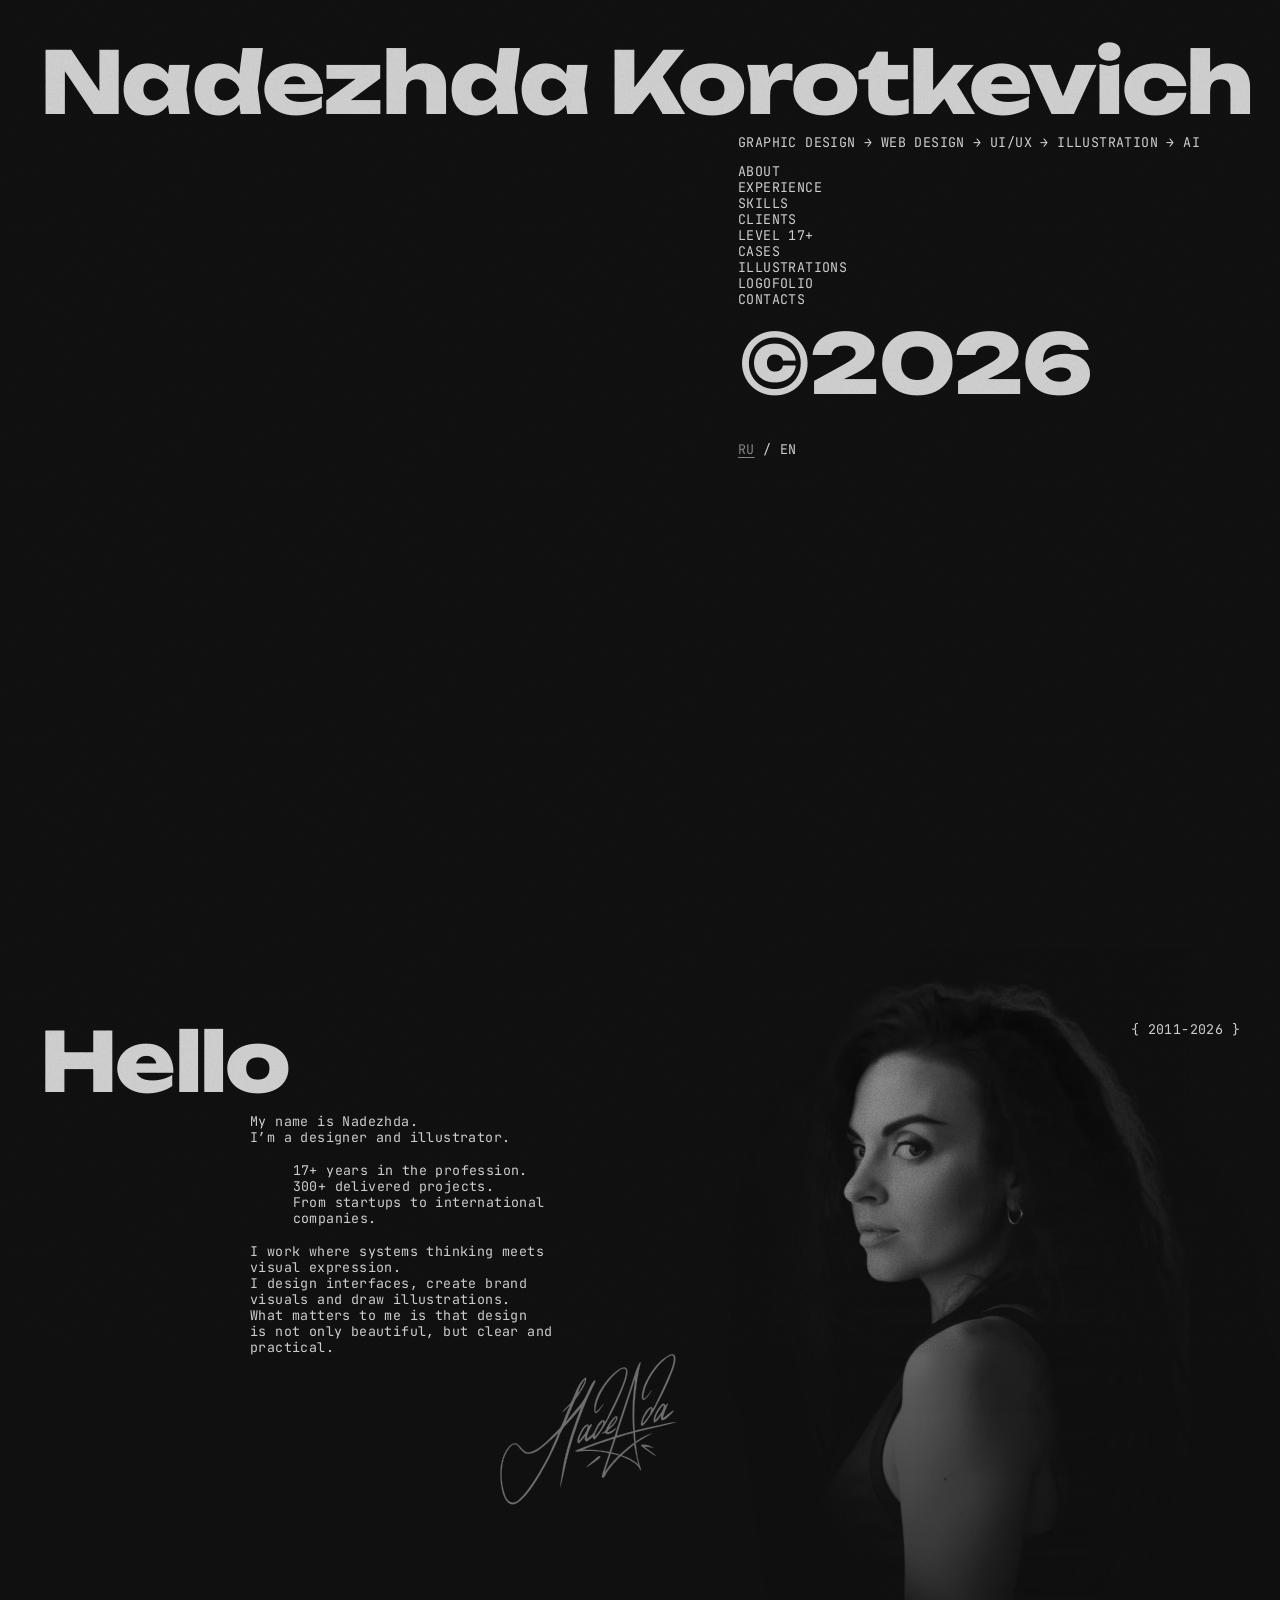
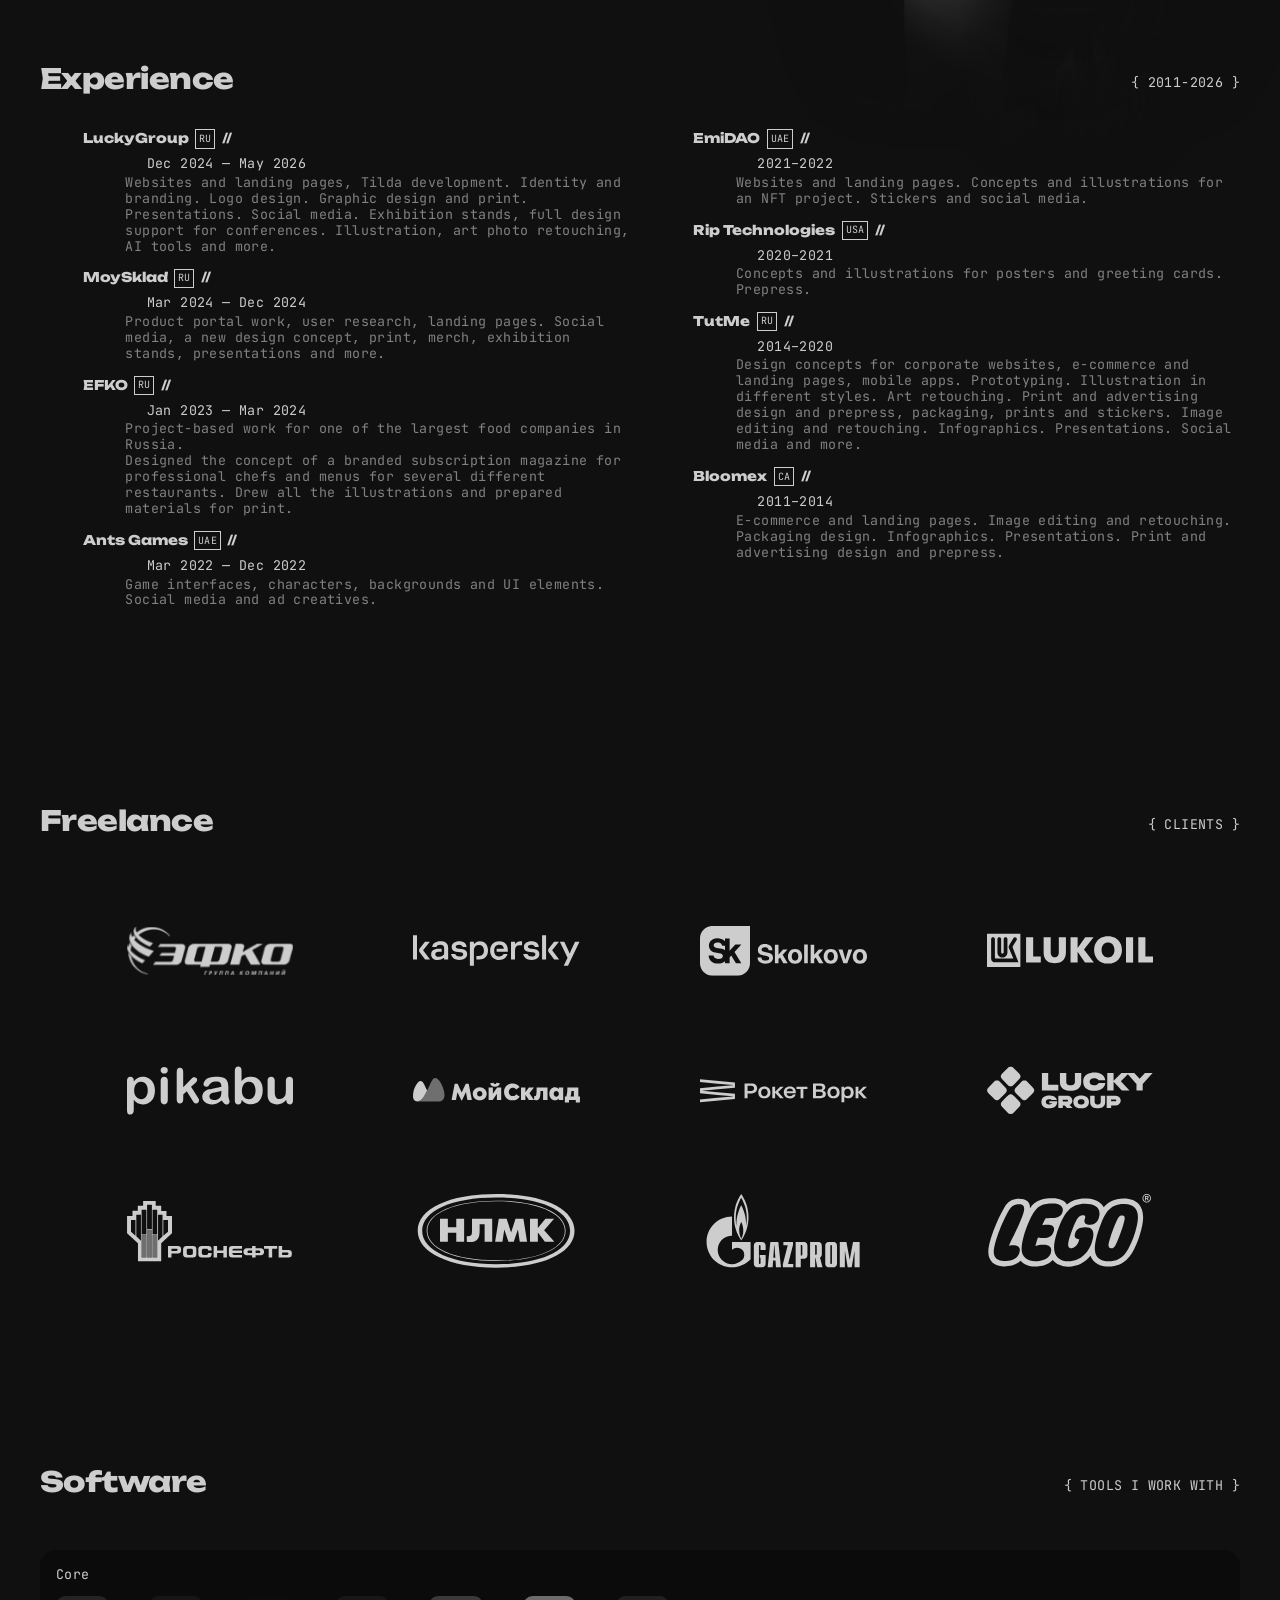
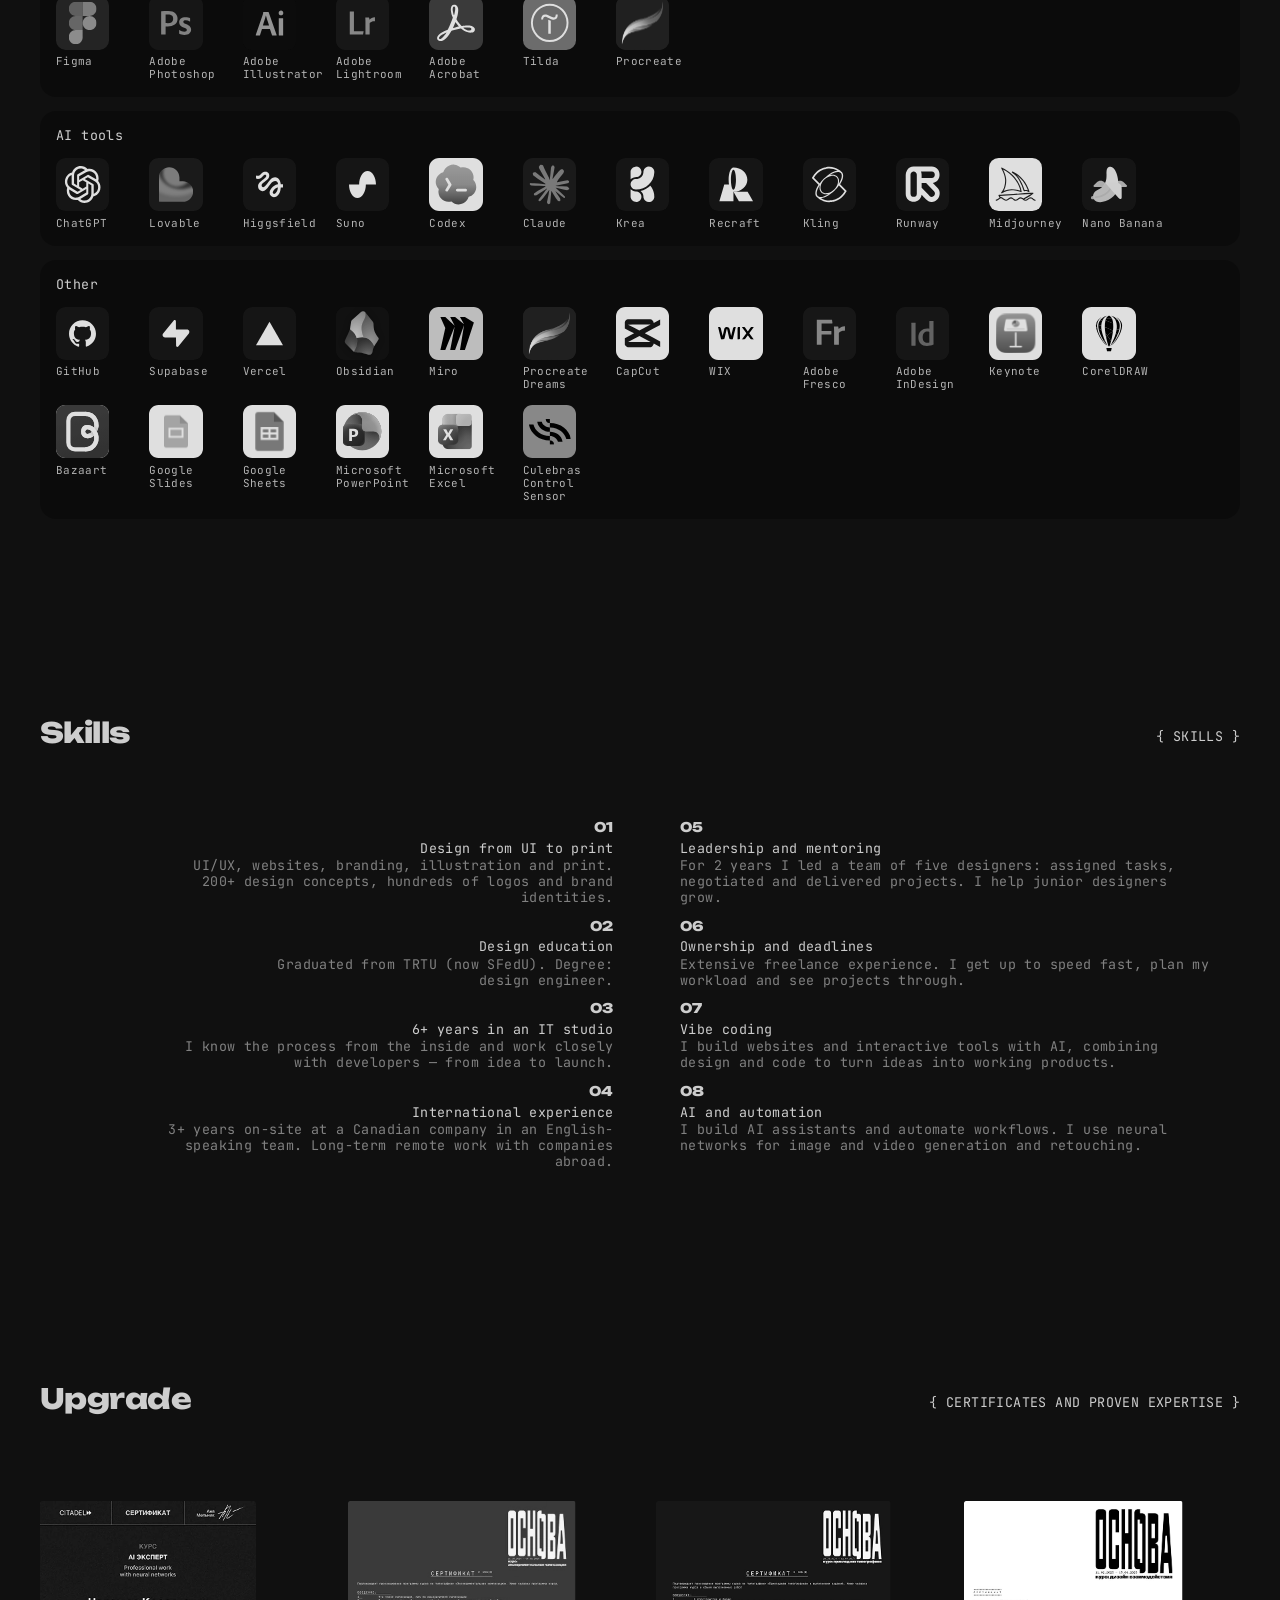
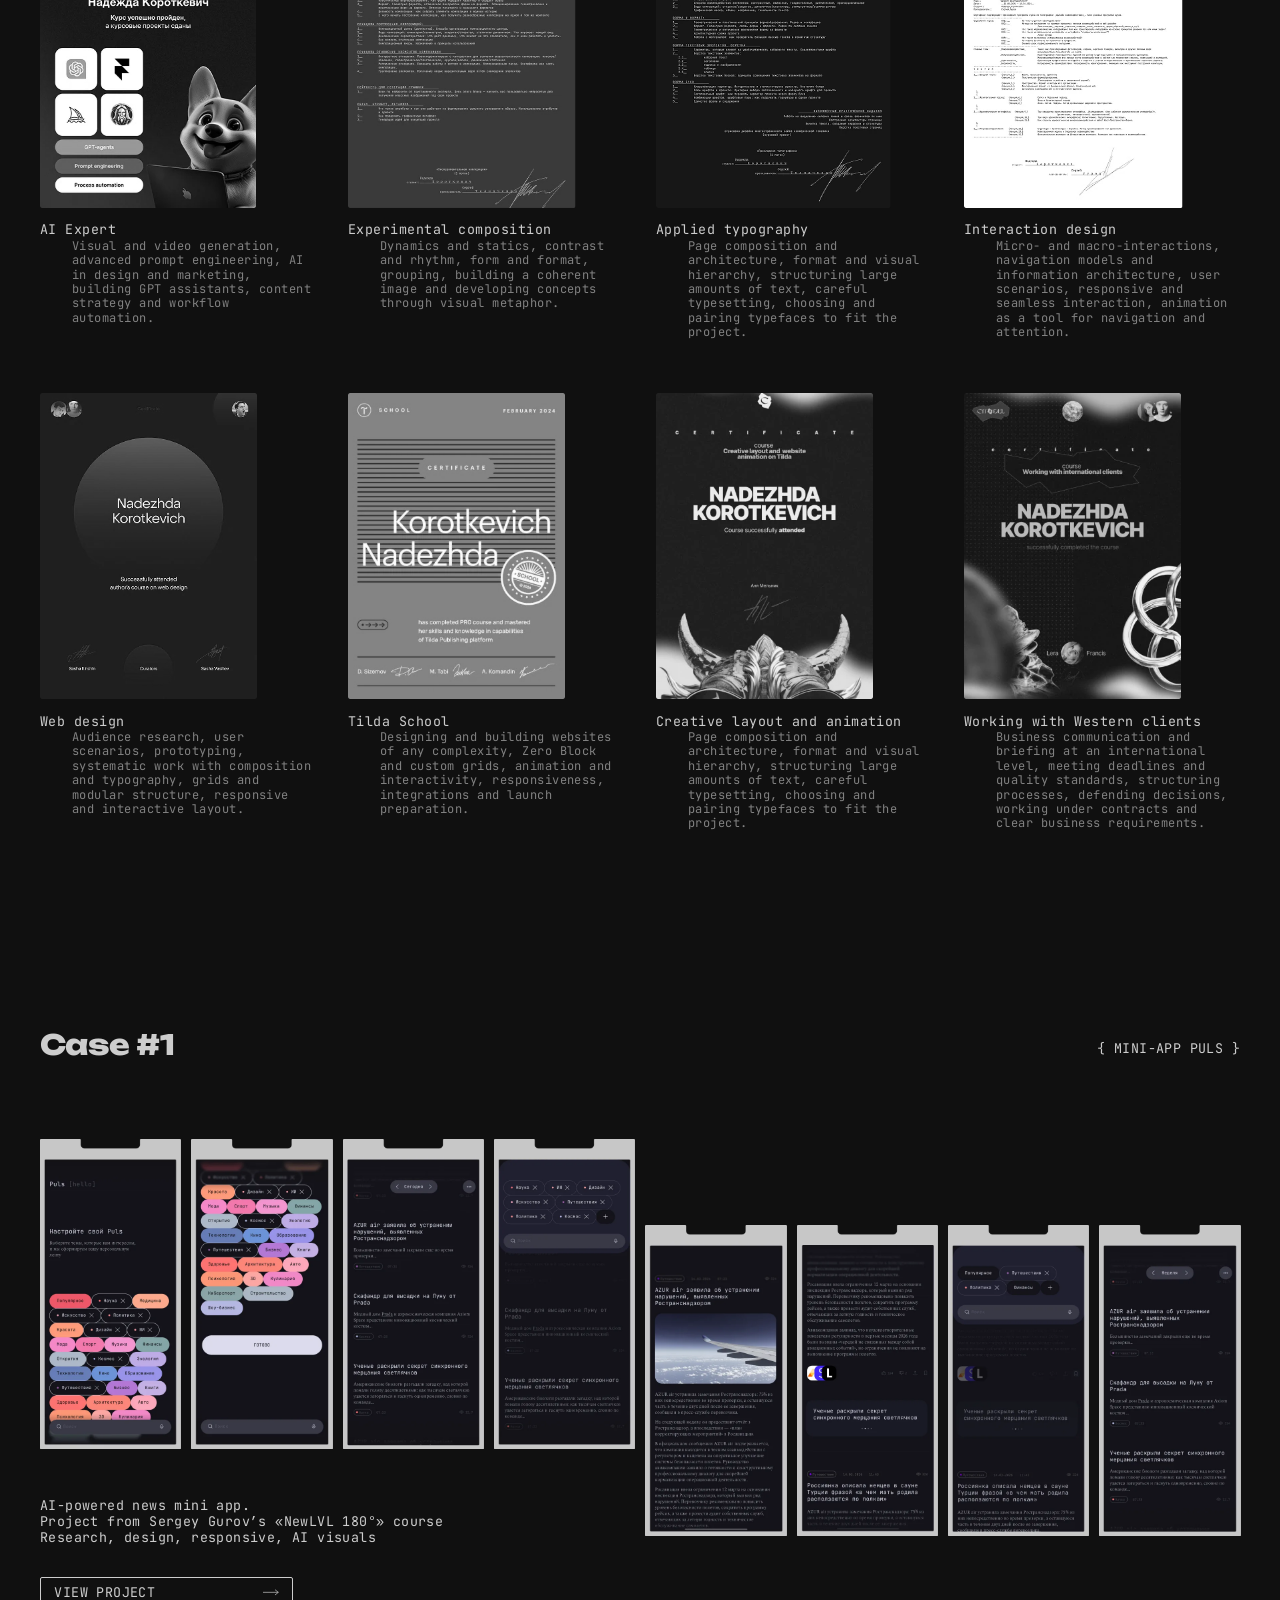
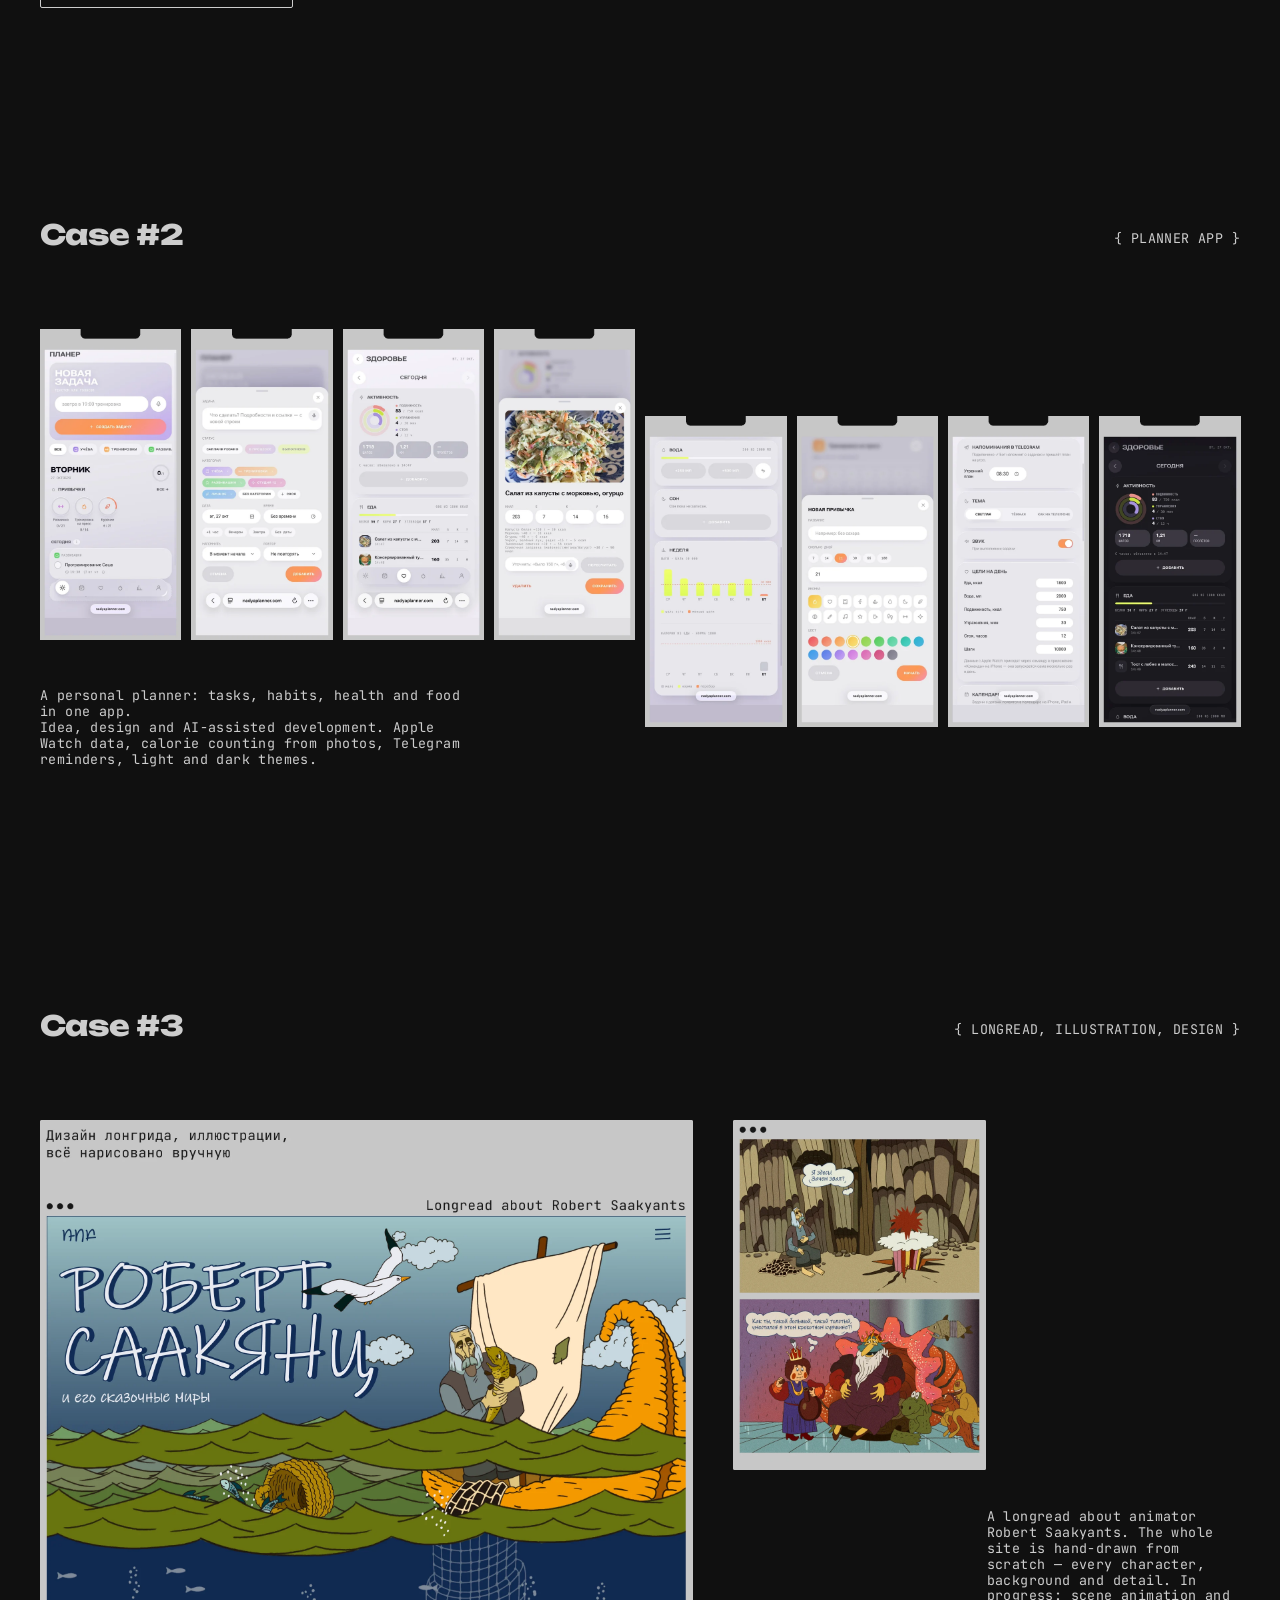
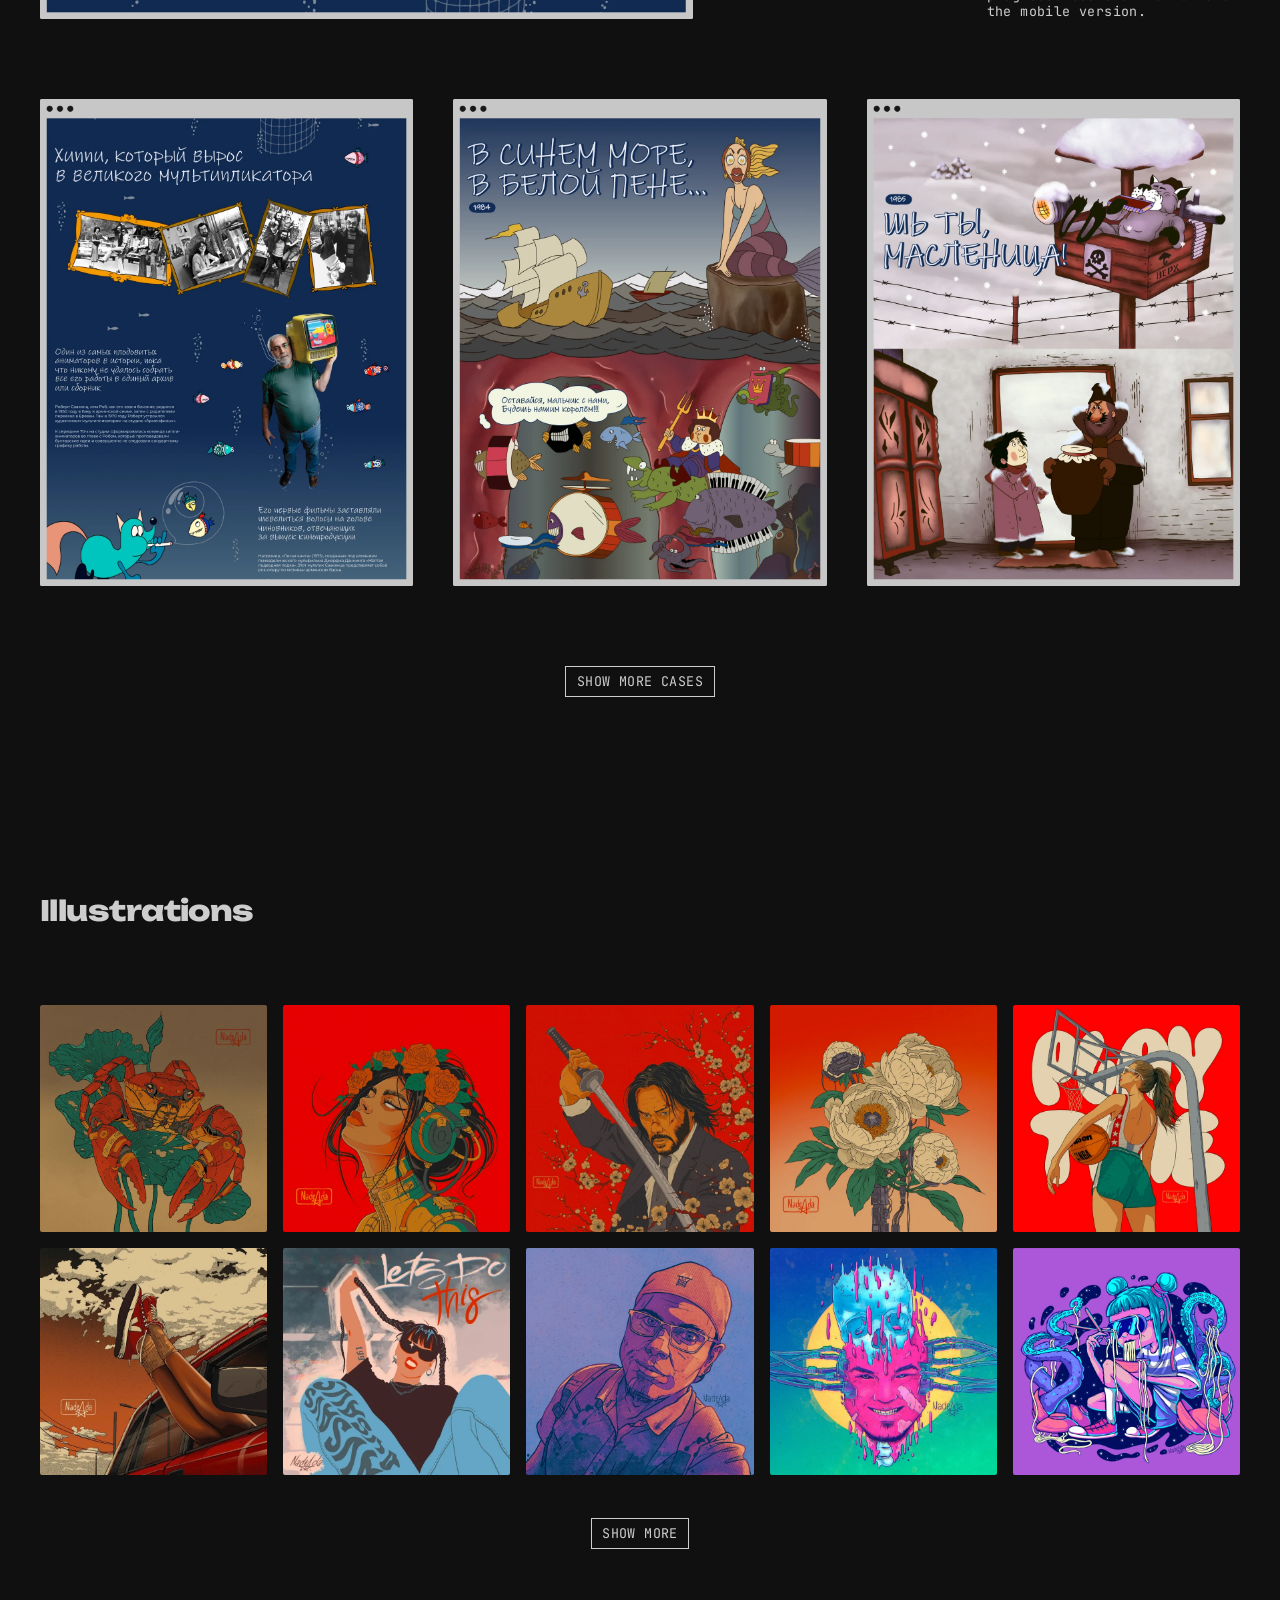
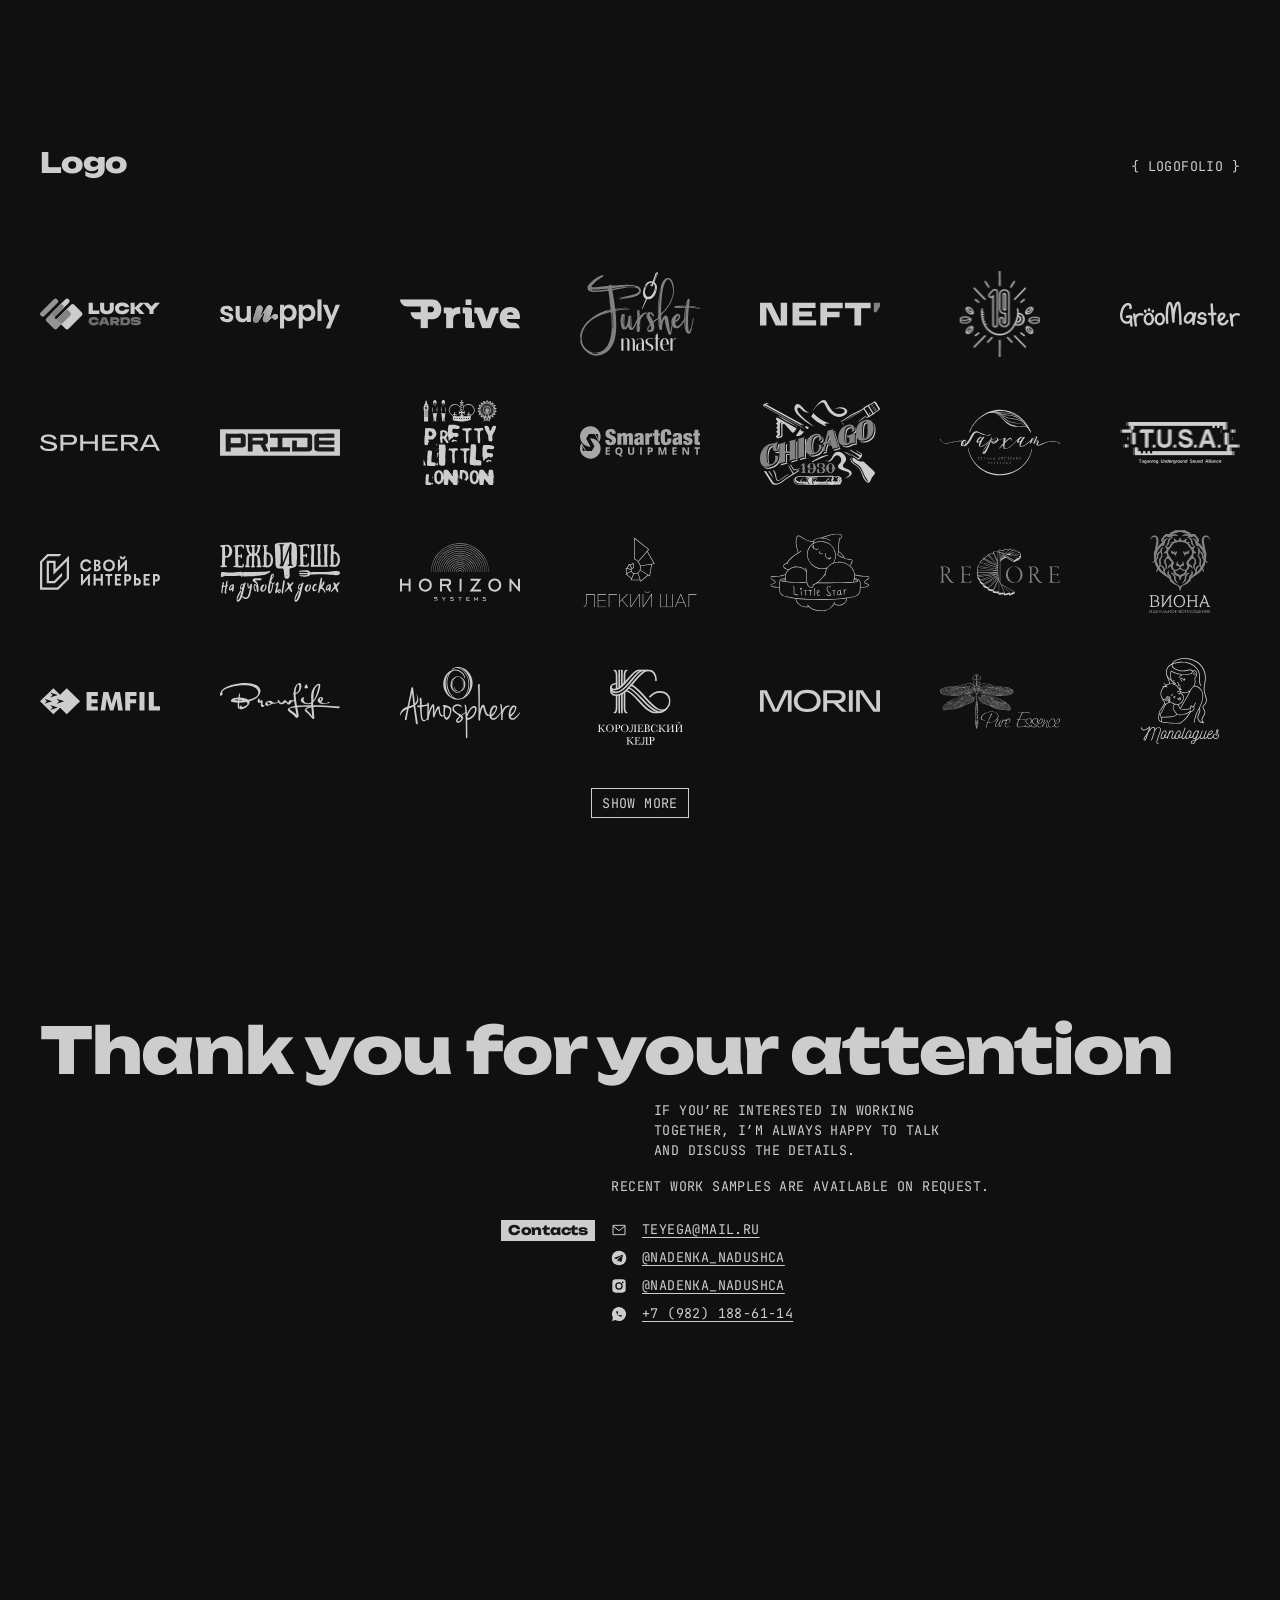
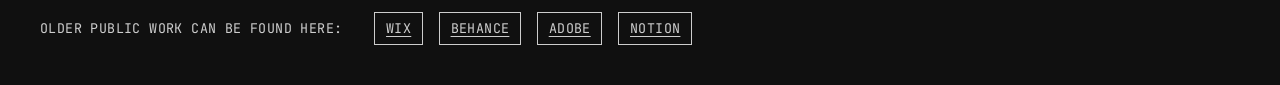
==== en/index.html @ c6075161 "Иллюстрации: +26 новых работ Co-Authored-By: Claude Opus 5.5 <noreply@anthropic.com> Claude-Session:" ====
<!doctype html>
<html lang="en">
<head>
  <meta charset="utf-8">
  <meta name="viewport" content="width=device-width, initial-scale=1">
  <title>Nadezhda Korotkevich — graphic design, web design, UI/UX, illustration</title>
  <meta name="description" content="Portfolio of Nadezhda Korotkevich: graphic design, web design, UI/UX, illustration and AI. 17+ years of experience.">
  <meta name="theme-color" content="#101010">
  <link rel="preconnect" href="https://fonts.googleapis.com">
  <link rel="preconnect" href="https://fonts.gstatic.com" crossorigin>
  <link href="https://fonts.googleapis.com/css2?family=Unbounded:wght@800&family=JetBrains+Mono:wght@400&display=swap" rel="stylesheet">
  <link rel="icon" href="../assets/favicon/favicon.svg" type="image/svg+xml">
  <link rel="icon" href="../assets/favicon/favicon.ico" sizes="any">
  <link rel="apple-touch-icon" href="../assets/favicon/apple-touch-icon.png">
  <link rel="stylesheet" href="../style.css">
  <link rel="alternate" hreflang="ru" href="../">
</head>
<body>
  <div class="grain" aria-hidden="true"></div>
  <div class="glitch" aria-hidden="true"></div>
  <!-- Плавающее меню: квадратик справа сверху, раскрывается в MTV-стиле -->
  <button class="fab" type="button" aria-label="Open menu" aria-expanded="false" aria-controls="mtv">
    <span></span><span></span><span></span>
  </button>
  <a class="fab-cv" href="../cv/Korotkevich_Nadezhda_CV_EN.pdf" download aria-label="Download CV · PDF">CV</a>
  <div class="mtv" id="mtv" role="dialog" aria-modal="true" aria-label="Menu" inert>
    <canvas class="mtv__static" aria-hidden="true"></canvas>
    <div class="mtv__side mtv__side--l wave" aria-hidden="true"><i></i><i></i></div>
    <div class="mtv__side mtv__side--r wave" aria-hidden="true"><i></i><i></i></div>
    <div class="tv">
      <div class="tv__bars wave" aria-hidden="true"><i></i><i></i><i></i><i></i><i></i><i></i><i></i></div>
      <p class="tv__label" aria-hidden="true">NO SIGNAL</p>
      <nav class="mtv__nav" aria-label="Sections">
        <ul>
          <li style="--c:#f2f2f2;--i:0"><a href="#about"><span class="mtv__ch">CH 01</span>About</a></li>
          <li style="--c:#f5e23a;--i:1"><a href="#experience"><span class="mtv__ch">CH 02</span>Experience</a></li>
          <li style="--c:#4fe3e3;--i:2"><a href="#skills"><span class="mtv__ch">CH 03</span>Skills</a></li>
          <li style="--c:#4fdf4f;--i:3"><a href="#clients"><span class="mtv__ch">CH 04</span>Clients</a></li>
          <li style="--c:#e03fe0;--i:4"><a href="#upgrade"><span class="mtv__ch">CH 05</span>Level 17+</a></li>
          <li style="--c:#e23a3a;--i:5"><a href="#cases"><span class="mtv__ch">CH 06</span>Cases</a></li>
          <li style="--c:#3a4cf0;--i:6"><a href="#illustrations"><span class="mtv__ch">CH 07</span>Illustrations</a></li>
          <li style="--c:#f5e23a;--i:7"><a href="#logofolio"><span class="mtv__ch">CH 08</span>Logofolio</a></li>
          <li style="--c:#4fe3e3;--i:8"><a href="#contacts"><span class="mtv__ch">CH 09</span>Contacts</a></li>
        </ul>
        <div class="mtv__extra"><a href="../cv/Korotkevich_Nadezhda_CV_EN.pdf" download>Download CV · PDF</a><a data-lang-switch href="../" hreflang="ru">RU</a></div>
      </nav>
      <div class="tv__pluge wave" aria-hidden="true"><i></i><i></i><i></i><i></i><i></i><i></i><i></i></div>
    </div>
    <p class="mtv__foot" aria-hidden="true">Nadezhda Korotkevich · ©2026</p>
    <button class="mtv__close" type="button" aria-label="Close menu">
      <svg viewBox="0 0 40 40" aria-hidden="true"><path d="M9 9 31 31M31 9 9 31" fill="none" stroke="currentColor" stroke-width="3"/></svg>
    </button>
    <svg width="0" height="0" style="position:absolute" aria-hidden="true">
      <filter id="tv-wave" x="-10%" y="-10%" width="120%" height="120%">
        <feTurbulence type="fractalNoise" baseFrequency="0.001 0.022" numOctaves="1" seed="1"/>
        <feColorMatrix type="matrix" values="1 0 0 0 0  0 0 0 0 .5  0 0 0 0 0  0 0 0 0 1"/>
        <feDisplacementMap in="SourceGraphic" scale="34" xChannelSelector="R" yChannelSelector="G"/>
      </filter>
    </svg>
  </div>


  <div class="sky" aria-hidden="true">
    <div class="sky__layer sky__layer--1"></div>
    <div class="sky__layer sky__layer--1 sky__layer--echo"></div>
    <div class="sky__layer sky__layer--2"></div>
    <div class="sky__layer sky__layer--2 sky__layer--echo"></div>
    <div class="sky__layer sky__layer--3"></div>
    <div class="sky__layer sky__layer--3 sky__layer--echo"></div>
    <div class="sky__layer sky__layer--4"></div>
    <div class="sky__layer sky__layer--4 sky__layer--echo"></div>
  </div>

  <header class="hero" id="top">
    <div class="hero__clouds" aria-hidden="true"></div>

    <h1 class="hero__name">Nadezhda <br class="m-only">Korotkevich</h1>

    <p class="hero__roles overline">Graphic design → Web design → UI/UX → Illustration → AI</p>


    <nav class="hero__nav" id="nav" aria-label="Sections">
      <ul>
        <li><a href="#about">About</a></li>
        <li><a href="#experience">Experience</a></li>
        <li><a href="#skills">Skills</a></li>
        <li><a href="#clients">Clients</a></li>
        <li><a href="#upgrade">Level 17+</a></li>
        <li><a href="#cases">Cases</a></li>
        <li><a href="#illustrations">Illustrations</a></li>
        <li><a href="#logofolio">Logofolio</a></li>
        <li><a href="#contacts">Contacts</a></li>
      </ul>
    </nav>

    <p class="hero__year display" aria-hidden="true">©2026</p>
    <p class="hero__lang"><a data-lang-switch href="../" hreflang="ru">RU</a> / <b>EN</b></p>

  </header>

  <section class="about" id="about" aria-labelledby="about-title">
    <img class="about__photo" src="../assets/photo.webp" width="1920" height="1478" alt="Nadezhda Korotkevich, portrait" decoding="async">

    <h2 class="about__title display" id="about-title">Hello</h2>
    <p class="about__tag overline">{ 2011-2026 }</p>

    <div class="about__text">
      <p>My name is Nadezhda.<br>I’m a designer and illustrator.</p>
      <p class="about__facts">17+ years in the profession.<br>300+ delivered projects.<br>From startups to international companies.</p>
      <p class="about__long">I work where systems thinking meets visual expression.<br>I design interfaces, create brand visuals and draw illustrations.<br>What matters to me is that design<br>is not only beautiful, but clear and practical.</p>
    </div>

    <img class="about__sign" src="../assets/signature.svg" width="369" height="256" alt="" aria-hidden="true">
  </section>

  <section class="sec exp" id="experience" aria-labelledby="exp-title">
    <div class="sec__head">
      <h2 class="sec__title" id="exp-title">Experience</h2>
      <p class="sec__tag overline">{ 2011-2026 }</p>
    </div>

    <div class="exp__cols">
      <ul class="exp__col">
        <li class="job is-open">
          <button class="job__head" type="button" aria-expanded="true">
            <span class="job__company">LuckyGroup</span><span class="tag">RU</span><span class="job__sep">//</span><span class="job__icon" aria-hidden="true"></span>
          </button>
          <p class="job__date">Dec 2024 — May 2026</p>
          <p class="job__desc">Websites and landing pages, Tilda development. Identity and branding. Logo design. Graphic design and print. Presentations. Social media. Exhibition stands, full design support for conferences. Illustration, art photo retouching, AI tools and more.</p>
        </li>
        <li class="job">
          <button class="job__head" type="button" aria-expanded="false">
            <span class="job__company">MoySklad</span><span class="tag">RU</span><span class="job__sep">//</span><span class="job__icon" aria-hidden="true"></span>
          </button>
          <p class="job__date">Mar 2024 — Dec 2024</p>
          <p class="job__desc">Product portal work, user research, landing pages. Social media, a new design concept, print, merch, exhibition stands, presentations and more.</p>
        </li>
        <li class="job">
          <button class="job__head" type="button" aria-expanded="false">
            <span class="job__company">EFKO</span><span class="tag">RU</span><span class="job__sep">//</span><span class="job__icon" aria-hidden="true"></span>
          </button>
          <p class="job__date">Jan 2023 — Mar 2024</p>
          <p class="job__desc">Project-based work for one of the largest food companies in Russia.<br>Designed the concept of a branded subscription magazine for professional chefs and menus for several different restaurants. Drew all the illustrations and prepared materials for print.</p>
        </li>
        <li class="job">
          <button class="job__head" type="button" aria-expanded="false">
            <span class="job__company">Ants Games</span><span class="tag">UAE</span><span class="job__sep">//</span><span class="job__icon" aria-hidden="true"></span>
          </button>
          <p class="job__date">Mar 2022 — Dec 2022</p>
          <p class="job__desc">Game interfaces, characters, backgrounds and UI elements. Social media and ad creatives.</p>
        </li>
      </ul>

      <ul class="exp__col">
        <li class="job">
          <button class="job__head" type="button" aria-expanded="false">
            <span class="job__company">EmiDAO</span><span class="tag">UAE</span><span class="job__sep">//</span><span class="job__icon" aria-hidden="true"></span>
          </button>
          <p class="job__date">2021–2022</p>
          <p class="job__desc">Websites and landing pages. Concepts and illustrations for an NFT project. Stickers and social media.</p>
        </li>
        <li class="job">
          <button class="job__head" type="button" aria-expanded="false">
            <span class="job__company">Rip Technologies</span><span class="tag">USA</span><span class="job__sep">//</span><span class="job__icon" aria-hidden="true"></span>
          </button>
          <p class="job__date">2020–2021</p>
          <p class="job__desc">Concepts and illustrations for posters and greeting cards. Prepress.</p>
        </li>
        <li class="job">
          <button class="job__head" type="button" aria-expanded="false">
            <span class="job__company">TutMe</span><span class="tag">RU</span><span class="job__sep">//</span><span class="job__icon" aria-hidden="true"></span>
          </button>
          <p class="job__date">2014–2020</p>
          <p class="job__desc">Design concepts for corporate websites, e-commerce and landing pages, mobile apps. Prototyping. Illustration in different styles. Art retouching. Print and advertising design and prepress, packaging, prints and stickers. Image editing and retouching. Infographics. Presentations. Social media and more.</p>
        </li>
        <li class="job">
          <button class="job__head" type="button" aria-expanded="false">
            <span class="job__company">Bloomex</span><span class="tag">CA</span><span class="job__sep">//</span><span class="job__icon" aria-hidden="true"></span>
          </button>
          <p class="job__date">2011–2014</p>
          <p class="job__desc">E-commerce and landing pages. Image editing and retouching. Packaging design. Infographics. Presentations. Print and advertising design and prepress.</p>
        </li>
      </ul>
    </div>
  </section>

  <section class="sec clients" id="clients" aria-labelledby="clients-title">
    <div class="sec__head">
      <h2 class="sec__title" id="clients-title">Freelance</h2>
      <p class="sec__tag overline">{ Clients }</p>
    </div>
    <ul class="clients__grid">
        <li><img src="../assets/clients/efko.svg" width="250" height="110" alt="EFKO" loading="lazy"></li>
        <li><img src="../assets/clients/kaspersky.svg" width="250" height="110" alt="Kaspersky" loading="lazy"></li>
        <li><img src="../assets/clients/skolkovo.svg" width="250" height="110" alt="Skolkovo" loading="lazy"></li>
        <li><img src="../assets/clients/lukoil.svg" width="250" height="110" alt="Lukoil" loading="lazy"></li>
        <li><img src="../assets/clients/pikabu.svg" width="250" height="110" alt="Pikabu" loading="lazy"></li>
        <li><img src="../assets/clients/moysklad.svg" width="250" height="110" alt="MoySklad" loading="lazy"></li>
        <li><img src="../assets/clients/rocketwork.svg" width="250" height="110" alt="Rocket Work" loading="lazy"></li>
        <li><img src="../assets/clients/luckygroup.svg" width="250" height="110" alt="Lucky Group" loading="lazy"></li>
        <li><img src="../assets/clients/rosneft.svg" width="250" height="110" alt="Rosneft" loading="lazy"></li>
        <li><img src="../assets/clients/nlmk.svg" width="250" height="110" alt="NLMK" loading="lazy"></li>
        <li><img src="../assets/clients/gazprom.svg" width="250" height="110" alt="Gazprom" loading="lazy"></li>
        <li><img src="../assets/clients/lego.svg" width="250" height="110" alt="LEGO" loading="lazy"></li>
    </ul>
  </section>

  <section class="sec soft" id="soft" aria-labelledby="soft-title">
    <div class="sec__head">
      <h2 class="sec__title" id="soft-title">Software</h2>
      <p class="sec__tag overline"><span class="d-only">{ Tools I work with }</span><span class="m-only">{ Tools }</span></p>
    </div>
    <div class="soft__panels">
      <div class="soft__panel">
        <h3 class="soft__title">Core</h3>
        <ul class="soft__row">
          <li class="tool"><img src="../assets/soft/figma.svg" width="110" height="110" alt="" loading="lazy"><span>Figma</span></li>
          <li class="tool"><img src="../assets/soft/photoshop.svg" width="110" height="110" alt="" loading="lazy"><span>Adobe Photoshop</span></li>
          <li class="tool"><img src="../assets/soft/illustrator.svg" width="110" height="110" alt="" loading="lazy"><span>Adobe Illustrator</span></li>
          <li class="tool"><img src="../assets/soft/lightroom.svg" width="110" height="110" alt="" loading="lazy"><span>Adobe Lightroom</span></li>
          <li class="tool"><img src="../assets/soft/acrobat.svg" width="110" height="110" alt="" loading="lazy"><span>Adobe Acrobat</span></li>
          <li class="tool"><img src="../assets/soft/tilda.svg" width="110" height="110" alt="" loading="lazy"><span>Tilda</span></li>
          <li class="tool"><img src="../assets/soft/procreate.svg" width="110" height="110" alt="" loading="lazy"><span>Procreate</span></li>
        </ul>
        <div class="soft__bar" aria-hidden="true"><span></span></div>
      </div>
      <div class="soft__panel">
        <h3 class="soft__title">AI tools</h3>
        <ul class="soft__row">
          <li class="tool"><img src="../assets/soft/chatgpt.svg" width="110" height="110" alt="" loading="lazy"><span>ChatGPT</span></li>
          <li class="tool"><img src="../assets/soft/lovable.svg" width="110" height="110" alt="" loading="lazy"><span>Lovable</span></li>
          <li class="tool"><img src="../assets/soft/higgsfield.svg" width="110" height="110" alt="" loading="lazy"><span>Higgsfield</span></li>
          <li class="tool"><img src="../assets/soft/suno.svg" width="110" height="110" alt="" loading="lazy"><span>Suno</span></li>
          <li class="tool"><img src="../assets/soft/codex.svg" width="110" height="110" alt="" loading="lazy"><span>Codex</span></li>
          <li class="tool"><img src="../assets/soft/claude.svg" width="110" height="110" alt="" loading="lazy"><span>Claude</span></li>
          <li class="tool"><img src="../assets/soft/krea.svg" width="110" height="110" alt="" loading="lazy"><span>Krea</span></li>
          <li class="tool"><img src="../assets/soft/recraft.svg" width="110" height="110" alt="" loading="lazy"><span>Recraft</span></li>
          <li class="tool"><img src="../assets/soft/kling.svg" width="110" height="110" alt="" loading="lazy"><span>Kling</span></li>
          <li class="tool"><img src="../assets/soft/runway.svg" width="110" height="110" alt="" loading="lazy"><span>Runway</span></li>
          <li class="tool"><img src="../assets/soft/midjourney.svg" width="110" height="110" alt="" loading="lazy"><span>Midjourney</span></li>
          <li class="tool"><img src="../assets/soft/nanobanana.svg" width="110" height="110" alt="" loading="lazy"><span>Nano Banana</span></li>
        </ul>
        <div class="soft__bar" aria-hidden="true"><span></span></div>
      </div>
      <div class="soft__panel">
        <h3 class="soft__title">Other</h3>
        <ul class="soft__row">
          <li class="tool"><img src="../assets/soft/github.svg" width="110" height="110" alt="" loading="lazy"><span>GitHub</span></li>
          <li class="tool"><img src="../assets/soft/supabase.svg" width="110" height="110" alt="" loading="lazy"><span>Supabase</span></li>
          <li class="tool"><img src="../assets/soft/vercel.svg" width="110" height="110" alt="" loading="lazy"><span>Vercel</span></li>
          <li class="tool"><img src="../assets/soft/obsidian.svg" width="110" height="110" alt="" loading="lazy"><span>Obsidian</span></li>
          <li class="tool"><img src="../assets/soft/miro.svg" width="110" height="110" alt="" loading="lazy"><span>Miro</span></li>
          <li class="tool"><img src="../assets/soft/procreate-dreams.svg" width="110" height="110" alt="" loading="lazy"><span>Procreate Dreams</span></li>
          <li class="tool"><img src="../assets/soft/capcut.svg" width="110" height="110" alt="" loading="lazy"><span>CapCut</span></li>
          <li class="tool"><img src="../assets/soft/wix.svg" width="110" height="110" alt="" loading="lazy"><span>WIX</span></li>
          <li class="tool"><img src="../assets/soft/fresco.svg" width="110" height="110" alt="" loading="lazy"><span>Adobe Fresco</span></li>
          <li class="tool"><img src="../assets/soft/indesign.svg" width="110" height="110" alt="" loading="lazy"><span>Adobe InDesign</span></li>
          <li class="tool"><img src="../assets/soft/keynote.svg" width="110" height="110" alt="" loading="lazy"><span>Keynote</span></li>
          <li class="tool"><img src="../assets/soft/coreldraw.svg" width="110" height="110" alt="" loading="lazy"><span>CorelDRAW</span></li>
          <li class="tool"><img src="../assets/soft/bazaart.svg" width="110" height="110" alt="" loading="lazy"><span>Bazaart</span></li>
          <li class="tool"><img src="../assets/soft/google-slides.svg" width="110" height="110" alt="" loading="lazy"><span>Google Slides</span></li>
          <li class="tool"><img src="../assets/soft/google-sheets.svg" width="110" height="110" alt="" loading="lazy"><span>Google Sheets</span></li>
          <li class="tool"><img src="../assets/soft/powerpoint.svg" width="110" height="110" alt="" loading="lazy"><span>Microsoft PowerPoint</span></li>
          <li class="tool"><img src="../assets/soft/excel.svg" width="110" height="110" alt="" loading="lazy"><span>Microsoft Excel</span></li>
          <li class="tool"><img src="../assets/soft/culebras.svg" width="110" height="110" alt="" loading="lazy"><span>Culebras Control Sensor</span></li>
        </ul>
        <div class="soft__bar" aria-hidden="true"><span></span></div>
      </div>
    </div>
  </section>

  <section class="sec skills" id="skills" aria-labelledby="skills-title">
    <div class="sec__head">
      <h2 class="sec__title" id="skills-title">Skills</h2>
      <p class="sec__tag overline">{ Skills }</p>
    </div>
    <div class="skills__track" tabindex="0" aria-label="Skills, scroll sideways">
        <ol class="skills__col skills__col--left">
          <li class="skill"><span class="skill__num">01</span><p class="skill__title">Design from&nbsp;UI to&nbsp;print</p><p class="skill__desc">UI/UX, websites, branding, illustration and print. 200+ <span class="nw">design concepts</span>, hundreds of logos and brand identities.</p></li>
          <li class="skill"><span class="skill__num">02</span><p class="skill__title">Design education</p><p class="skill__desc">Graduated from TRTU (now SFedU). Degree: <span class="nw">design engineer</span>.</p></li>
          <li class="skill"><span class="skill__num">03</span><p class="skill__title">6+ years in&nbsp;an IT studio</p><p class="skill__desc">I know the process from the inside and work closely with developers&nbsp;— from idea to launch.</p></li>
          <li class="skill"><span class="skill__num">04</span><p class="skill__title">International experience</p><p class="skill__desc">3+ years on-site at a Canadian company in an English-speaking team. Long-term remote work with companies abroad.</p></li>
        </ol>
        <ol class="skills__col skills__col--right" start="5">
          <li class="skill"><span class="skill__num">05</span><p class="skill__title">Leadership and&nbsp;mentoring</p><p class="skill__desc">For 2 years I led a team of five designers: assigned tasks, negotiated and delivered projects. I help junior designers grow.</p></li>
          <li class="skill"><span class="skill__num">06</span><p class="skill__title">Ownership and&nbsp;deadlines</p><p class="skill__desc">Extensive freelance experience. I get up to speed fast, plan my workload and see projects through.</p></li>
          <li class="skill"><span class="skill__num">07</span><p class="skill__title">Vibe coding</p><p class="skill__desc">I build websites and interactive tools with AI, combining design and code to turn ideas into working products.</p></li>
          <li class="skill"><span class="skill__num">08</span><p class="skill__title">AI and&nbsp;automation</p><p class="skill__desc">I build <span class="nw">AI assistants</span> and automate workflows. I use neural networks for image and video generation and retouching.</p></li>
        </ol>
    </div>
    <div class="skills__nav">
      <button class="skills__arrow" type="button" data-dir="-1" aria-label="Previous skill">
        <svg viewBox="0 0 14 14" aria-hidden="true"><path d="M13 7H1M6 2 1 7l5 5" fill="none" stroke="currentColor" stroke-width="1"/></svg>
      </button>
      <button class="skills__arrow" type="button" data-dir="1" aria-label="Next skill">
        <svg viewBox="0 0 14 14" aria-hidden="true"><path d="M1 7h12M8 2l5 5-5 5" fill="none" stroke="currentColor" stroke-width="1"/></svg>
      </button>
    </div>
  </section>

  <section class="sec upgrade" id="upgrade" aria-labelledby="upgrade-title">
    <div class="sec__head">
      <h2 class="sec__title" id="upgrade-title">Upgrade</h2>
      <p class="sec__tag overline"><span class="d-only">{ Certificates and proven expertise }</span><span class="m-only">{ Certificates }</span></p>
    </div>
    <div class="certs" aria-label="Certificates">
      <figure class="cert">
        <img src="../assets/certs/ai-expert.webp" width="324" height="460" alt="Certificate: AI Expert" loading="lazy">
        <figcaption><p class="cert__title">AI Expert</p><p class="cert__desc">Visual and video generation, advanced prompt engineering, AI in design and marketing, building GPT assistants, content strategy and workflow automation.</p></figcaption>
      </figure>
      <figure class="cert">
        <img src="../assets/certs/composition.webp" width="342" height="460" alt="Certificate: Experimental composition" loading="lazy">
        <figcaption><p class="cert__title">Experimental composition</p><p class="cert__desc">Dynamics and statics, contrast and rhythm, form and format, grouping, building a coherent image and developing concepts through visual metaphor.</p></figcaption>
      </figure>
      <figure class="cert">
        <img src="../assets/certs/typography.webp" width="353" height="460" alt="Certificate: Applied typography" loading="lazy">
        <figcaption><p class="cert__title">Applied typography</p><p class="cert__desc">Page composition and architecture, format and visual hierarchy, structuring large amounts of text, careful typesetting, choosing and pairing typefaces to fit the project.</p></figcaption>
      </figure>
      <figure class="cert">
        <img src="../assets/certs/interaction.webp" width="328" height="460" alt="Certificate: Interaction design" loading="lazy">
        <figcaption><p class="cert__title">Interaction design</p><p class="cert__desc">Micro- and macro-interactions, navigation models and information architecture, user scenarios, responsive and seamless interaction, animation as a tool for navigation and attention.</p></figcaption>
      </figure>
      <figure class="cert">
        <img src="../assets/certs/web-design.webp" width="324" height="458" alt="Certificate: Web design" loading="lazy">
        <figcaption><p class="cert__title">Web design</p><p class="cert__desc">Audience research, user scenarios, prototyping, systematic work with composition and typography, grids and modular structure, responsive and interactive layout.</p></figcaption>
      </figure>
      <figure class="cert">
        <img src="../assets/certs/tilda-school.webp" width="324" height="458" alt="Certificate: Tilda School" loading="lazy">
        <figcaption><p class="cert__title">Tilda School</p><p class="cert__desc">Designing and building websites of any complexity, Zero Block and custom grids, animation and interactivity, responsiveness, integrations and launch preparation.</p></figcaption>
      </figure>
      <figure class="cert">
        <img src="../assets/certs/creative-layout.webp" width="324" height="458" alt="Certificate: Creative layout and animation" loading="lazy">
        <figcaption><p class="cert__title">Creative layout and&nbsp;animation</p><p class="cert__desc">Page composition and architecture, format and visual hierarchy, structuring large amounts of text, careful typesetting, choosing and pairing typefaces to fit the project.</p></figcaption>
      </figure>
      <figure class="cert">
        <img src="../assets/certs/western-clients.webp" width="324" height="458" alt="Certificate: Working with Western clients" loading="lazy">
        <figcaption><p class="cert__title">Working with&nbsp;Western clients</p><p class="cert__desc">Business communication and briefing at an international level, meeting deadlines and quality standards, structuring processes, defending decisions, working under contracts and clear business requirements.</p></figcaption>
      </figure>
    </div>
    <div class="certs__caption" aria-live="polite"></div>
    <p class="certs__hint">tap the stack to flip through</p>
  </section>

  <div class="cases" id="cases">
    <section class="sec case case--app" id="case-1" aria-labelledby="case1-title">
      <div class="sec__head">
        <h2 class="sec__title" id="case1-title">Case #1</h2>
        <p class="sec__tag overline">{ Mini-app PULS }</p>
      </div>
      <div class="case__app">
        <ul class="case__phones">
        <li><img src="../assets/cases/case1-phone-1.webp" width="212" height="466" alt="Puls, screen 1" loading="lazy"></li>
        <li><img src="../assets/cases/case1-phone-2.webp" width="212" height="466" alt="Puls, screen 2" loading="lazy"></li>
        <li><img src="../assets/cases/case1-phone-3.webp" width="212" height="466" alt="Puls, screen 3" loading="lazy"></li>
        <li><img src="../assets/cases/case1-phone-4.webp" width="212" height="466" alt="Puls, screen 4" loading="lazy"></li>
        <li><img src="../assets/cases/case1-phone-5.webp" width="212" height="466" alt="Puls, screen 5" loading="lazy"></li>
        <li><img src="../assets/cases/case1-phone-6.webp" width="212" height="466" alt="Puls, screen 6" loading="lazy"></li>
        <li><img src="../assets/cases/case1-phone-7.webp" width="212" height="466" alt="Puls, screen 7" loading="lazy"></li>
        <li><img src="../assets/cases/case1-phone-8.webp" width="212" height="466" alt="Puls, screen 8" loading="lazy"></li>
        </ul>
        <div class="case__app-info">
          <p class="case__app-desc">AI-powered news mini app.<br>Project from Sergey Gurov’s «NewLVL 180°» course<br>Research, design, responsive, <span class="nw">AI visuals</span></p>
          <a class="btn" href="https://claude.ai/artifact/TF28bd89AThMX5VaNzPmzE" target="_blank" rel="noopener">View project <svg viewBox="0 0 24 10" aria-hidden="true"><path d="M0 5h23M18 1l5 4-5 4" fill="none" stroke="currentColor" stroke-width="1"/></svg></a>
        </div>
      </div>
    </section>
    <section class="sec case case--app" id="case-2" aria-labelledby="case2-title">
      <div class="sec__head">
        <h2 class="sec__title" id="case2-title">Case #2</h2>
        <p class="sec__tag overline">{ Planner app }</p>
      </div>
      <div class="case__app">
        <ul class="case__phones">
        <li><img src="../assets/cases/case10-phone-1.webp" width="212" height="466" alt="Planner: home" loading="lazy"></li>
        <li><img src="../assets/cases/case10-phone-2.webp" width="212" height="466" alt="Planner: new task" loading="lazy"></li>
        <li><img src="../assets/cases/case10-phone-3.webp" width="212" height="466" alt="Planner: health — activity and food" loading="lazy"></li>
        <li><img src="../assets/cases/case10-phone-4.webp" width="212" height="466" alt="Planner: food from a photo — AI counts calories" loading="lazy"></li>
        <li><img src="../assets/cases/case10-phone-5.webp" width="212" height="466" alt="Planner: water, sleep and week" loading="lazy"></li>
        <li><img src="../assets/cases/case10-phone-6.webp" width="212" height="466" alt="Planner: new habit" loading="lazy"></li>
        <li><img src="../assets/cases/case10-phone-7.webp" width="212" height="466" alt="Planner: settings and goals" loading="lazy"></li>
        <li><img src="../assets/cases/case10-phone-8.webp" width="212" height="466" alt="Planner: dark theme" loading="lazy"></li>
        </ul>
        <div class="case__app-info">
          <p class="case__app-desc">A personal planner: tasks, habits, health and food in one app.<br>Idea, design and AI-assisted development. Apple Watch data, calorie counting from photos, Telegram reminders, light and dark themes.</p>
        </div>
      </div>
    </section>
    <section class="sec case case--nophone" id="case-3" aria-labelledby="case3-title">
      <div class="sec__head">
        <h2 class="sec__title" id="case3-title">Case #3</h2>
        <p class="sec__tag overline">{ Longread, illustration, design }</p>
      </div>
      <div class="case__stage">
        <img class="case__main" src="../assets/cases/case6-main.webp" width="979" height="749" alt="Longread «Robert Saakyants and his fairy-tale worlds»: first screen" loading="lazy">
        <div class="case__side">
          <img class="case__collage" src="../assets/cases/case6-collage.webp" width="380" height="525" alt="Longread about Robert Saakyants: hand-drawn scenes" loading="lazy">
          <p class="case__desc">A longread about animator Robert Saakyants. The whole site is hand-drawn from scratch&nbsp;— every character, background and detail. In progress: scene animation and the mobile version.</p>
        </div>
      </div>
      <ul class="case__cards">
        <li><img src="../assets/cases/case6-card-1.webp" width="560" height="730" alt="Longread: «The hippie who became a great animator»" loading="lazy"></li>
        <li><img src="../assets/cases/case6-card-2.webp" width="560" height="730" alt="Longread: «In the blue sea, in the white foam…»" loading="lazy"></li>
        <li><img src="../assets/cases/case6-card-3.webp" width="560" height="730" alt="Longread: «Oh my, Maslenitsa!»" loading="lazy"></li>
      </ul>
    </section>
    <section class="sec case" id="case-4" aria-labelledby="case4-title">
      <div class="sec__head">
        <h2 class="sec__title" id="case4-title">Case #4</h2>
        <p class="sec__tag overline">{ Website, social media, merch, venue design }</p>
      </div>
      <div class="case__stage">
        <img class="case__main" src="../assets/cases/case2-main.webp" width="979" height="749" alt="CPA LiFE FEST: website home screen" loading="lazy">
        <img class="case__phone" src="../assets/cases/case2-phone.webp" width="300" height="599" alt="CPA LiFE FEST: mobile version" loading="lazy">
        <div class="case__side">
          <img class="case__collage" src="../assets/cases/case2-collage.webp" width="380" height="525" alt="CPA LiFE FEST: social media and print" loading="lazy">
          <p class="case__desc">Full design support for a festival. Concept. Branding. Social media. Presentations for partners and participants. Merch. Advertising materials. Venue map.</p>
          <a class="btn" href="https://cpa-life.info/page64443571.html" target="_blank" rel="noopener">View project <svg viewBox="0 0 24 10" aria-hidden="true"><path d="M0 5h23M18 1l5 4-5 4" fill="none" stroke="currentColor" stroke-width="1"/></svg></a>
        </div>
      </div>
      <ul class="case__cards">
        <li><img src="../assets/cases/case2-card-1.webp" width="560" height="866" alt="CPA LiFE FEST: layout 1" loading="lazy"></li>
        <li><img src="../assets/cases/case2-card-2.webp" width="560" height="866" alt="CPA LiFE FEST: layout 2" loading="lazy"></li>
        <li><img src="../assets/cases/case2-card-3.webp" width="560" height="866" alt="CPA LiFE FEST: layout 3" loading="lazy"></li>
      </ul>
    </section>
    <section class="sec case" id="case-5" aria-labelledby="case5-title">
      <div class="sec__head">
        <h2 class="sec__title" id="case5-title">Case #5</h2>
        <p class="sec__tag overline">{ Logo, website, identity, social media, merch }</p>
      </div>
      <div class="case__stage">
        <img class="case__main" src="../assets/cases/case3-main.webp" width="979" height="749" alt="LuckyCards: website home screen" loading="lazy">
        <img class="case__phone" src="../assets/cases/case3-phone.webp" width="300" height="599" alt="LuckyCards: mobile version" loading="lazy">
        <div class="case__side">
          <img class="case__collage" src="../assets/cases/case3-collage.webp" width="380" height="525" alt="LuckyCards: social media and print" loading="lazy">
          <p class="case__desc">Logo and identity design. Bank card design. Social media.</p>
          <a class="btn" href="https://luckycards.io/" target="_blank" rel="noopener">View project <svg viewBox="0 0 24 10" aria-hidden="true"><path d="M0 5h23M18 1l5 4-5 4" fill="none" stroke="currentColor" stroke-width="1"/></svg></a>
        </div>
      </div>
      <ul class="case__cards">
        <li><img src="../assets/cases/case3-card-1.webp" width="560" height="866" alt="LuckyCards: layout 1" loading="lazy"></li>
        <li><img src="../assets/cases/case3-card-2.webp" width="560" height="866" alt="LuckyCards: layout 2" loading="lazy"></li>
        <li><img src="../assets/cases/case3-card-3.webp" width="560" height="866" alt="LuckyCards: layout 3" loading="lazy"></li>
      </ul>
    </section>
    <section class="sec case" id="case-6" aria-labelledby="case6-title">
      <div class="sec__head">
        <h2 class="sec__title" id="case6-title">Case #6</h2>
        <p class="sec__tag overline">{ Logo, website, identity, social media, merch }</p>
      </div>
      <div class="case__stage">
        <img class="case__main" src="../assets/cases/case4-main.webp" width="979" height="749" alt="LuckyOnline: website home screen" loading="lazy">
        <img class="case__phone" src="../assets/cases/case4-phone.webp" width="300" height="599" alt="LuckyOnline: mobile version" loading="lazy">
        <div class="case__side">
          <img class="case__collage" src="../assets/cases/case4-collage.webp" width="380" height="525" alt="LuckyOnline: social media and print" loading="lazy">
          <p class="case__desc">Social media. Presentations. Merch. Advertising materials. Design support for conferences, exhibition stands.</p>
          <a class="btn" href="https://project13610873.tilda.ws/" target="_blank" rel="noopener">View project <svg viewBox="0 0 24 10" aria-hidden="true"><path d="M0 5h23M18 1l5 4-5 4" fill="none" stroke="currentColor" stroke-width="1"/></svg></a>
        </div>
      </div>
      <ul class="case__cards">
        <li><img src="../assets/cases/case4-card-1.webp" width="560" height="866" alt="LuckyOnline: layout 1" loading="lazy"></li>
        <li><img src="../assets/cases/case4-card-2.webp" width="560" height="866" alt="LuckyOnline: layout 2" loading="lazy"></li>
        <li><img src="../assets/cases/case4-card-3.webp" width="560" height="866" alt="LuckyOnline: layout 3" loading="lazy"></li>
      </ul>
    </section>
    <section class="sec case" id="case-7" aria-labelledby="case7-title">
      <div class="sec__head">
        <h2 class="sec__title" id="case7-title">Case #7</h2>
        <p class="sec__tag overline">{ Website design, UI/UX, responsive, illustration }</p>
      </div>
      <div class="case__stage">
        <img class="case__main" src="../assets/cases/case11-main.webp" width="979" height="749" alt="EstateBlock: home page" loading="lazy">
        <img class="case__phone" src="../assets/cases/case11-phone.webp" width="300" height="599" alt="EstateBlock: mobile version" loading="lazy">
        <div class="case__side">
          <img class="case__collage" src="../assets/cases/case11-collage.webp" width="380" height="525" alt="EstateBlock: hero illustrations" loading="lazy">
          <p class="case__desc">Real estate search website for Vancouver and British Columbia, Canada. Home page, city pages, listing page, home valuation, responsive layout. All illustrations and icons are drawn by me.</p>
          <a class="btn" href="https://www.estateblock.com/" target="_blank" rel="noopener">View project <svg viewBox="0 0 24 10" aria-hidden="true"><path d="M0 5h23M18 1l5 4-5 4" fill="none" stroke="currentColor" stroke-width="1"/></svg></a>
        </div>
      </div>
      <ul class="case__cards">
        <li><img src="../assets/cases/case11-card-1.webp" width="560" height="866" alt="EstateBlock: listings, benefits, map" loading="lazy"></li>
        <li><img src="../assets/cases/case11-card-2.webp" width="560" height="866" alt="EstateBlock: Vancouver city page" loading="lazy"></li>
        <li><img src="../assets/cases/case11-card-3.webp" width="560" height="866" alt="EstateBlock: listing page" loading="lazy"></li>
      </ul>
    </section>
    <section class="sec case case--solo" id="case-8" aria-labelledby="case8-title">
      <div class="sec__head">
        <h2 class="sec__title" id="case8-title">Case #8</h2>
        <p class="sec__tag overline">{ Landing page redesign, UI/UX, responsive, <span class="nw">3D visuals</span> }</p>
      </div>
      <div class="case__stage">
        <img class="case__main" src="../assets/cases/case5-main.webp" width="979" height="749" alt="MoySklad: landing home screen" loading="lazy">
        <img class="case__phone" src="../assets/cases/case5-phone.webp" width="300" height="599" alt="MoySklad: mobile version" loading="lazy">
        <div class="case__side">
          <p class="case__desc">Redesign of the MoySklad home page&nbsp;— a cloud service for retail, inventory and CRM. New structure and interface, responsive for all screens, <span class="nw">3D visuals</span>.</p>
        </div>
      </div>
      <ul class="case__cards">
        <li><img src="../assets/cases/case5-card-1.webp" width="560" height="866" alt="MoySklad: audiences and free plan sections" loading="lazy"></li>
        <li><img src="../assets/cases/case5-card-2.webp" width="560" height="866" alt="MoySklad: reviews and benefits" loading="lazy"></li>
        <li><img src="../assets/cases/case5-card-3.webp" width="560" height="866" alt="MoySklad: integrations and mobile app" loading="lazy"></li>
      </ul>
    </section>
    <section class="sec case case--solo" id="case-9" aria-labelledby="case9-title">
      <div class="sec__head">
        <h2 class="sec__title" id="case9-title">Case #9</h2>
        <p class="sec__tag overline">{ Multi-page website, UI/UX, responsive }</p>
      </div>
      <div class="case__stage">
        <img class="case__main" src="../assets/cases/case8-main.webp" width="979" height="749" alt="Andreev School: home page" loading="lazy">
        <img class="case__phone" src="../assets/cases/case8-phone.webp" width="300" height="599" alt="Andreev School: mobile version" loading="lazy">
        <div class="case__side">
          <p class="case__desc">Website for Oleg Andreev’s speed-reading school. Home page, course and pricing pages, schedule, reading speed test, personal account and checkout. Tablet and mobile layouts.</p>
          <a class="btn" href="https://fastread.ru/" target="_blank" rel="noopener">View project <svg viewBox="0 0 24 10" aria-hidden="true"><path d="M0 5h23M18 1l5 4-5 4" fill="none" stroke="currentColor" stroke-width="1"/></svg></a>
        </div>
      </div>
      <ul class="case__cards">
        <li><img src="../assets/cases/case8-card-1.webp" width="560" height="866" alt="Andreev School: programs" loading="lazy"></li>
        <li><img src="../assets/cases/case8-card-2.webp" width="560" height="866" alt="Andreev School: pricing" loading="lazy"></li>
        <li><img src="../assets/cases/case8-card-3.webp" width="560" height="866" alt="Andreev School: about the method" loading="lazy"></li>
      </ul>
    </section>
    <section class="sec case" id="case-10" aria-labelledby="case10-title">
      <div class="sec__head">
        <h2 class="sec__title" id="case10-title">Case #10</h2>
        <p class="sec__tag overline">{ Website design, UI/UX }</p>
      </div>
      <div class="case__stage">
        <img class="case__main" src="../assets/cases/case9-main.webp" width="979" height="749" alt="B-intense: «In the interior» page" loading="lazy">
        <img class="case__phone" src="../assets/cases/case9-phone.webp" width="300" height="599" alt="B-intense: mobile version" loading="lazy">
        <div class="case__side">
          <img class="case__collage" src="../assets/cases/case9-collage.webp" width="380" height="525" alt="B-intense: skin layers illustration for the technology page" loading="lazy">
          <p class="case__desc">Design of all pages of the B-intense website&nbsp;— Austrian-made infrared cabins: «In the interior», model catalog, product pages with specs and color options.</p>
          <a class="btn" href="https://www.b-intense.ru/interior" target="_blank" rel="noopener">View project <svg viewBox="0 0 24 10" aria-hidden="true"><path d="M0 5h23M18 1l5 4-5 4" fill="none" stroke="currentColor" stroke-width="1"/></svg></a>
        </div>
      </div>
      <ul class="case__cards">
        <li><img src="../assets/cases/case9-card-1.webp" width="560" height="866" alt="B-intense: cabins for home and office" loading="lazy"></li>
        <li><img src="../assets/cases/case9-card-2.webp" width="560" height="866" alt="B-intense: model catalog" loading="lazy"></li>
        <li><img src="../assets/cases/case9-card-3.webp" width="560" height="866" alt="B-intense: AIR Solo product page" loading="lazy"></li>
      </ul>
    </section>
    <section class="sec case" id="case-11" aria-labelledby="case11-title">
      <div class="sec__head">
        <h2 class="sec__title" id="case11-title">Case #11</h2>
        <p class="sec__tag overline">{ Logo, landing page, UI/UX, responsive }</p>
      </div>
      <div class="case__stage">
        <img class="case__main" src="../assets/cases/case7-main.webp" width="979" height="749" alt="Legkiy Shag: landing home screen" loading="lazy">
        <img class="case__phone" src="../assets/cases/case7-phone-m.webp" width="300" height="599" alt="Legkiy Shag: mobile version" loading="lazy">
        <div class="case__side">
          <img class="case__collage" src="../assets/cases/case7-collage.webp" width="380" height="525" alt="Legkiy Shag: staircase price calculator" loading="lazy">
          <p class="case__desc">Landing page for «Legkiy Shag», a company that designs, builds and installs staircases. Logo, site structure and design, price calculator, tablet and mobile layouts.</p>
        </div>
      </div>
      <ul class="case__cards">
        <li><img src="../assets/cases/case7-card-1.webp" width="560" height="866" alt="Legkiy Shag: benefits, about, services" loading="lazy"></li>
        <li><img src="../assets/cases/case7-card-2.webp" width="560" height="866" alt="Legkiy Shag: FAQ" loading="lazy"></li>
        <li><img src="../assets/cases/case7-card-3.webp" width="560" height="866" alt="Legkiy Shag: form, Instagram and contacts" loading="lazy"></li>
      </ul>
    </section>
    <section class="sec case" id="case-12" aria-labelledby="case12-title">
      <div class="sec__head">
        <h2 class="sec__title" id="case12-title">Case #12</h2>
        <p class="sec__tag overline">{ Corporate website, UI/UX, responsive }</p>
      </div>
      <div class="case__stage">
        <img class="case__main" src="../assets/cases/case12-main.webp" width="979" height="749" alt="KIMIMO: home page" loading="lazy">
        <img class="case__phone" src="../assets/cases/case12-phone.webp" width="300" height="599" alt="KIMIMO: mobile version" loading="lazy">
        <div class="case__side">
          <img class="case__collage" src="../assets/cases/case12-collage.webp" width="380" height="525" alt="KIMIMO: technology illustrations" loading="lazy">
          <p class="case__desc">Corporate website for KIMIMO, a German AI company. Home page, technology and product pages, news, about, contacts. Mobile version and technology illustrations.</p>
        </div>
      </div>
      <ul class="case__cards">
        <li><img src="../assets/cases/case12-card-1.webp" width="560" height="866" alt="KIMIMO: technologies page" loading="lazy"></li>
        <li><img src="../assets/cases/case12-card-2.webp" width="560" height="866" alt="KIMIMO: KimiEye product" loading="lazy"></li>
        <li><img src="../assets/cases/case12-card-3.webp" width="560" height="866" alt="KIMIMO: about" loading="lazy"></li>
      </ul>
    </section>
  </div>
  <div class="more-row cases__more-row"><button class="tag-link cases__more" type="button" hidden>Show more cases</button><button class="tag-link cases__less" type="button" hidden>Hide</button></div>

  <section class="sec illu" id="illustrations" aria-labelledby="illu-title">
    <div class="sec__head">
      <h2 class="sec__title" id="illu-title">Illustrations</h2>
    </div>
    <ul class="illu__grid">
      <li><img src="../assets/illu/illu-01.webp" width="680" height="680" alt="Illustration: Crab among lotus leaves" loading="lazy"></li>
      <li><img src="../assets/illu/illu-02.webp" width="680" height="680" alt="Illustration: Girl with flowers in her hair" loading="lazy"></li>
      <li><img src="../assets/illu/illu-03.webp" width="680" height="680" alt="Illustration: Man with a katana among cherry blossoms" loading="lazy"></li>
      <li><img src="../assets/illu/illu-04.webp" width="680" height="680" alt="Illustration: Peonies" loading="lazy"></li>
      <li><img src="../assets/illu/illu-05.webp" width="680" height="680" alt="Illustration: Basketball player with a ball" loading="lazy"></li>
      <li><img src="../assets/illu/illu-06.webp" width="680" height="680" alt="Illustration: Feet out of a car window against the clouds" loading="lazy"></li>
      <li><img src="../assets/illu/illu-07.webp" width="680" height="680" alt="Illustration: «Let’s Do This»" loading="lazy"></li>
      <li><img src="../assets/illu/illu-08.webp" width="680" height="680" alt="Illustration: Portrait of a man in a cap" loading="lazy"></li>
      <li><img src="../assets/illu/illu-09.webp" width="680" height="680" alt="Illustration: Neon face" loading="lazy"></li>
      <li><img src="../assets/illu/illu-10.webp" width="680" height="680" alt="Illustration: Girl with noodles and an octopus" loading="lazy"></li>
      <li><img src="../assets/illu/illu-11.webp" width="680" height="680" alt="Illustration: Girl in graffiti style" loading="lazy"></li>
      <li><img src="../assets/illu/illu-12.webp" width="680" height="680" alt="Illustration: Portrait with the Funky Business board game" loading="lazy"></li>
      <li><img src="../assets/illu/illu-13.webp" width="680" height="680" alt="Illustration: Retro cartoon scene" loading="lazy"></li>
      <li><img src="../assets/illu/illu-14.webp" width="680" height="680" alt="Illustration: Skeleton and lady: retro cartoon" loading="lazy"></li>
      <li><img src="../assets/illu/illu-15.webp" width="680" height="680" alt="Illustration: Bulldozer and a police car" loading="lazy"></li>
      <li><img src="../assets/illu/illu-16.webp" width="680" height="680" alt="Illustration: Pink-haired girl in the shower" loading="lazy"></li>
      <li><img src="../assets/illu/illu-17.webp" width="680" height="680" alt="Illustration: Jesus riding a rocket" loading="lazy"></li>
      <li><img src="../assets/illu/illu-18.webp" width="680" height="680" alt="Illustration: Line-art superhero" loading="lazy"></li>
      <li><img src="../assets/illu/illu-19.webp" width="680" height="680" alt="Illustration: Portrait with a launching rocket" loading="lazy"></li>
      <li><img src="../assets/illu/illu-20.webp" width="680" height="680" alt="Illustration: South Park in space" loading="lazy"></li>
      <li><img src="../assets/illu/illu-21.webp" width="680" height="680" alt="Illustration: Biker at sunset" loading="lazy"></li>
      <li><img src="../assets/illu/illu-22.webp" width="680" height="680" alt="Illustration: Lady Dimitrescu" loading="lazy"></li>
      <li><img src="../assets/illu/illu-23.webp" width="680" height="680" alt="Illustration: Angel with gold coins" loading="lazy"></li>
      <li><img src="../assets/illu/illu-24.webp" width="680" height="680" alt="Illustration: Deadpool, pop art" loading="lazy"></li>
      <li><img src="../assets/illu/illu-25.webp" width="680" height="680" alt="Illustration: Eleven from Stranger Things" loading="lazy"></li>
      <li><img src="../assets/illu/illu-26.webp" width="680" height="680" alt="Illustration: A kiss under a pink moon" loading="lazy"></li>
      <li><img src="../assets/illu/illu-27.webp" width="680" height="680" alt="Illustration: Calvin Candie with a glass" loading="lazy"></li>
      <li><img src="../assets/illu/illu-28.webp" width="680" height="680" alt="Illustration: Girl in headphones with a rifle" loading="lazy"></li>
      <li><img src="../assets/illu/illu-29.webp" width="680" height="680" alt="Illustration: Anime girl with katanas" loading="lazy"></li>
      <li><img src="../assets/illu/illu-30.webp" width="680" height="680" alt="Illustration: Dio Brando in bubbles" loading="lazy"></li>
      <li><img src="../assets/illu/illu-31.webp" width="680" height="680" alt="Illustration: Retro car on the road" loading="lazy"></li>
      <li><img src="../assets/illu/illu-32.webp" width="680" height="680" alt="Illustration: Retro car by a road sign" loading="lazy"></li>
      <li><img src="../assets/illu/illu-33.webp" width="680" height="680" alt="Illustration: Bridge over the sea" loading="lazy"></li>
      <li><img src="../assets/illu/illu-34.webp" width="680" height="680" alt="Illustration: Girl with a moth" loading="lazy"></li>
      <li><img src="../assets/illu/illu-35.webp" width="680" height="680" alt="Illustration: Girl in a neon city" loading="lazy"></li>
      <li><img src="../assets/illu/illu-36.webp" width="680" height="680" alt="Illustration: Bee in a honeycomb" loading="lazy"></li>
      <li><img src="../assets/illu/illu-37.webp" width="680" height="680" alt="Illustration: Portrait in blue" loading="lazy"></li>
      <li><img src="../assets/illu/illu-38.webp" width="680" height="680" alt="Illustration: “Fuck off!” lettering" loading="lazy"></li>
      <li><img src="../assets/illu/illu-39.webp" width="680" height="680" alt="Illustration: Cat girl on a rainbow" loading="lazy"></li>
      <li><img src="../assets/illu/illu-40.webp" width="680" height="680" alt="Illustration: Darth Vader on the moon" loading="lazy"></li>
      <li><img src="../assets/illu/illu-41.webp" width="680" height="680" alt="Illustration: Winter island in fairy lights" loading="lazy"></li>
    </ul>
    <div class="soft__bar illu__bar" aria-hidden="true"><span></span></div>
    <div class="more-row illu__more-row"><button class="tag-link illu__more" type="button" hidden>Show more</button><button class="tag-link illu__less" type="button" hidden>Hide</button></div>
  </section>

  <section class="sec logos" id="logofolio" aria-labelledby="logos-title">
    <div class="sec__head">
      <h2 class="sec__title" id="logos-title">Logo</h2>
      <p class="sec__tag overline">{ Logofolio }</p>
    </div>
    <ul class="logos__grid">
      <li><img src="../assets/logos/logo-01.svg" width="180" height="130" alt="Lucky Cards" loading="lazy"></li>
      <li><img src="../assets/logos/logo-02.svg" width="180" height="130" alt="Supply" loading="lazy"></li>
      <li><img src="../assets/logos/logo-03.svg" width="180" height="130" alt="Prive" loading="lazy"></li>
      <li><img src="../assets/logos/logo-04.svg" width="180" height="130" alt="Furshet Master" loading="lazy"></li>
      <li><img src="../assets/logos/logo-05.svg" width="180" height="130" alt="NEFT" loading="lazy"></li>
      <li><img src="../assets/logos/logo-06.svg" width="180" height="130" alt="«19» logo" loading="lazy"></li>
      <li><img src="../assets/logos/logo-07.svg" width="180" height="130" alt="GröoMaster" loading="lazy"></li>
      <li><img src="../assets/logos/logo-08.svg" width="180" height="130" alt="Sphera" loading="lazy"></li>
      <li><img src="../assets/logos/logo-09.svg" width="180" height="130" alt="Pride" loading="lazy"></li>
      <li><img src="../assets/logos/logo-10.svg" width="180" height="130" alt="Pretty Little London" loading="lazy"></li>
      <li><img src="../assets/logos/logo-11.svg" width="180" height="130" alt="SmartCast Equipment" loading="lazy"></li>
      <li><img src="../assets/logos/logo-12.svg" width="180" height="130" alt="Chicago 1930" loading="lazy"></li>
      <li><img src="../assets/logos/logo-13.svg" width="180" height="130" alt="Logo" loading="lazy"></li>
      <li><img src="../assets/logos/logo-14.svg" width="180" height="130" alt="T.U.S.A." loading="lazy"></li>
      <li><img src="../assets/logos/logo-15.svg" width="180" height="130" alt="Svoy Interior" loading="lazy"></li>
      <li><img src="../assets/logos/logo-16.svg" width="180" height="130" alt="Rezh i Esh" loading="lazy"></li>
      <li><img src="../assets/logos/logo-17.svg" width="180" height="130" alt="Horizon Systems" loading="lazy"></li>
      <li><img src="../assets/logos/logo-shag.svg" width="180" height="130" alt="Legkiy Shag" loading="lazy"></li>
      <li><img src="../assets/logos/logo-little-star.svg" width="180" height="130" alt="Little Star" loading="lazy"></li>
      <li><img src="../assets/logos/logo-18.svg" width="180" height="130" alt="Recore" loading="lazy"></li>
      <li><img src="../assets/logos/logo-19.svg" width="180" height="130" alt="Viona" loading="lazy"></li>
      <li><img src="../assets/logos/logo-20.svg" width="180" height="130" alt="Emfil" loading="lazy"></li>
      <li><img src="../assets/logos/logo-21.svg" width="180" height="130" alt="Browlife" loading="lazy"></li>
      <li><img src="../assets/logos/logo-22.svg" width="180" height="130" alt="Atmosphere" loading="lazy"></li>
      <li><img src="../assets/logos/logo-23.svg" width="180" height="130" alt="Royal Cedar" loading="lazy"></li>
      <li><img src="../assets/logos/logo-24.svg" width="180" height="130" alt="Morin" loading="lazy"></li>
      <li><img src="../assets/logos/logo-25.svg" width="180" height="130" alt="Pure Essence" loading="lazy"></li>
      <li><img src="../assets/logos/logo-26.svg" width="180" height="130" alt="Monologues" loading="lazy"></li>
      <li><img src="../assets/logos/logo-27.svg" width="180" height="130" alt="Aqua-Well" loading="lazy"></li>
      <li><img src="../assets/logos/logo-28.svg" width="180" height="130" alt="A2 Seven" loading="lazy"></li>
      <li><img src="../assets/logos/logo-29.svg" width="180" height="130" alt="Banka" loading="lazy"></li>
      <li><img src="../assets/logos/logo-30.svg" width="180" height="130" alt="Evrostroy" loading="lazy"></li>
      <li><img src="../assets/logos/logo-31.svg" width="180" height="130" alt="Alarm.ru" loading="lazy"></li>
      <li><img src="../assets/logos/logo-32.svg" width="180" height="130" alt="DentTravel" loading="lazy"></li>
      <li><img src="../assets/logos/logo-33.svg" width="180" height="130" alt="Qing Feng" loading="lazy"></li>
      <li><img src="../assets/logos/logo-34.svg" width="180" height="130" alt="Sever sports school" loading="lazy"></li>
      <li><img src="../assets/logos/logo-35.svg" width="180" height="130" alt="Monogram" loading="lazy"></li>
    </ul>
    <div class="more-row"><button class="tag-link logos__more" type="button" hidden>Show more</button><button class="tag-link logos__less" type="button" hidden>Hide</button></div>
  </section>

  <section class="sec contacts" id="contacts" aria-labelledby="contacts-title">
    <h2 class="contacts__title display" id="contacts-title">Thank you for&nbsp;your attention</h2>

    <div class="contacts__body">
      <p class="contacts__intro overline">If you’re interested in working together, I’m always happy to talk and discuss the details.</p>
      <p class="contacts__note overline">Recent work samples are available on request.</p>
      <div class="contacts__row">
        <p class="contacts__chip">Contacts</p>
        <ul class="contacts__list overline">
          <li><a href="mailto:teyega@mail.ru"><svg viewBox="0 0 24 24" aria-hidden="true"><path d="M3 5h18v14H3z" fill="none" stroke="currentColor" stroke-width="1.5"/><path d="m3 6 9 7 9-7" fill="none" stroke="currentColor" stroke-width="1.5"/></svg><span>teyega@mail.ru</span></a></li>
          <li><a href="https://t.me/nadenka_nadushca" target="_blank" rel="noopener"><svg viewBox="0 0 24 24" aria-hidden="true"><circle cx="12" cy="12" r="11" fill="currentColor"/><path d="M5.5 11.6 17 7.2c.5-.2 1 .1.8.9l-2 9.3c-.1.6-.5.8-1.1.5l-3-2.2-1.4 1.4c-.2.2-.3.3-.6.3l.2-3.1 5.6-5.1c.2-.2 0-.3-.4-.1l-6.9 4.4-3-.9c-.6-.2-.6-.6.3-.9z" fill="#101010"/></svg><span>@nadenka_nadushca</span></a></li>
          <li><a href="https://www.instagram.com/nadenka_nadushca/" target="_blank" rel="noopener"><svg viewBox="0 0 24 24" aria-hidden="true"><rect x="2" y="2" width="20" height="20" rx="5" fill="currentColor"/><circle cx="12" cy="12" r="4.6" fill="none" stroke="#101010" stroke-width="2"/><circle cx="17.6" cy="6.4" r="1.3" fill="#101010"/></svg><span>@nadenka_nadushca</span></a></li>
          <li><a href="https://wa.me/79821886114" target="_blank" rel="noopener"><svg viewBox="0 0 24 24" aria-hidden="true"><path d="M12 1.5A10.5 10.5 0 0 0 2.9 17.3L1.5 22.5l5.3-1.4A10.5 10.5 0 1 0 12 1.5z" fill="currentColor"/><path transform="translate(6.6 6.6) scale(.45)" d="M6.62 10.79c1.44 2.83 3.76 5.14 6.59 6.59l2.2-2.2c.27-.27.67-.36 1.02-.24 1.12.37 2.33.57 3.57.57.55 0 1 .45 1 1V20c0 .55-.45 1-1 1-9.39 0-17-7.61-17-17 0-.55.45-1 1-1h3.5c.55 0 1 .45 1 1 0 1.25.2 2.45.57 3.57.11.35.03.74-.25 1.02l-2.2 2.2z" fill="#101010"/></svg><span>+7 (982) 188-61-14</span></a></li>
        </ul>
      </div>
      <a class="btn contacts__cv" href="../cv/Korotkevich_Nadezhda_CV_EN.pdf" download>Download CV · PDF <svg viewBox="0 0 24 10" aria-hidden="true"><path d="M0 5h23M18 1l5 4-5 4" fill="none" stroke="currentColor" stroke-width="1"/></svg></a>
    </div>

    <div class="contacts__old">
      <p class="overline">Older public work can be found here:</p>
      <ul>
        <li><a class="tag-link overline" href="https://teyega4.wixsite.com/mysite" target="_blank" rel="noopener">Wix</a></li>
        <li><a class="tag-link overline" href="https://www.behance.net/nadenka_nadushka" target="_blank" rel="noopener">Behance</a></li>
        <li><a class="tag-link overline" href="https://teyega09c3.myportfolio.com/" target="_blank" rel="noopener">Adobe</a></li>
        <li><a class="tag-link overline" href="https://app.notion.com/p/fb2f3cdc53274b978294357d6f0ba492" target="_blank" rel="noopener">Notion</a></li>
      </ul>
    </div>
  </section>

  <script>
    // Experience: аккордеон только на мобилке, на десктопе всё раскрыто
    const isDesktop = () => matchMedia('(min-width: 1200px)').matches;
    document.querySelectorAll('.job__head').forEach(head => {
      head.addEventListener('click', () => {
        if (isDesktop()) return;
        const job = head.closest('.job');
        const open = job.classList.toggle('is-open');
        head.setAttribute('aria-expanded', open);
      });
    });
  </script>

  <script>
    // Software: индикатор горизонтальной прокрутки на мобилке
    document.querySelectorAll('.soft__panel').forEach(panel => {
      const row = panel.querySelector('.soft__row');
      const thumb = panel.querySelector('.soft__bar span');
      const upd = () => {
        const max = row.scrollWidth - row.clientWidth;
        panel.classList.toggle('no-scroll', max <= 1);
        const vis = row.clientWidth / row.scrollWidth;
        thumb.style.width = (vis * 100) + '%';
        thumb.style.transform = 'translateX(' + (max > 0 ? row.scrollLeft / max * (1 / vis - 1) * 100 : 0) + '%)';
      };
      row.addEventListener('scroll', upd, { passive: true });
      addEventListener('resize', upd);
      addEventListener('load', upd);
      upd();
    });
  </script>

  <script>
    // Skills: карусель на мобилке
    (() => {
      const track = document.querySelector('.skills__track');
      const arrows = document.querySelectorAll('.skills__arrow');
      const upd = () => {
        const max = track.scrollWidth - track.clientWidth;
        arrows[0].disabled = track.scrollLeft <= 2;
        arrows[1].disabled = track.scrollLeft >= max - 2;
      };
      arrows.forEach(a => a.addEventListener('click', () => {
        track.scrollBy({ left: track.clientWidth * +a.dataset.dir, behavior: 'smooth' });
      }));
      track.addEventListener('scroll', upd, { passive: true });
      addEventListener('resize', upd);
      upd();
    })();
  </script>

  <script>
    // Upgrade: на мобилке сертификаты падают стопкой, по нажатию листаются
    (() => {
      const box = document.querySelector('.certs');
      const cards = [...box.querySelectorAll('.cert')];
      const cap = document.querySelector('.certs__caption');
      const rot = [-6, 5, -3, 8, -8, 3, -4, 7];
      const dx  = [-6, 9, -10, 5, -3, 10, -8, 4];
      const dy  = [4, -6, 2, -4, 6, -2, 5, 0];
      const n = cards.length;
      let order = cards.map((_, i) => i); // order[0] — верхняя карточка
      cards.forEach((c, i) => {
        c.style.setProperty('--r', rot[i % 8] + 'deg');
        c.style.setProperty('--x', dx[i % 8]);
        c.style.setProperty('--y', dy[i % 8]);
        c.style.setProperty('--d', ((n - 1 - i) * 0.12) + 's');
      });
      const paint = () => {
        order.forEach((ci, pos) => { cards[ci].style.zIndex = n - pos; });
        cap.innerHTML = cards[order[0]].querySelector('figcaption').innerHTML;
      };
      paint();
      const drop = () => {
        box.classList.add('is-dropped');
        setTimeout(() => box.classList.add('is-ready'), (n * 0.12 + 0.6) * 1000);
      };
      if ('IntersectionObserver' in window) {
        const io = new IntersectionObserver(es => {
          if (es.some(e => e.isIntersecting)) { drop(); io.disconnect(); }
        }, { threshold: 0.35 });
        io.observe(box);
      } else drop();
      let busy = false;
      box.addEventListener('click', () => {
        if (matchMedia('(min-width: 1200px)').matches || busy || !box.classList.contains('is-ready')) return;
        busy = true;
        const top = cards[order[0]];
        top.classList.add('is-flying');
        setTimeout(() => {
          order.push(order.shift());
          top.classList.remove('is-flying');
          paint();
          busy = false;
        }, 380);
      });
    })();
  </script>

  <script>
    // Illustrations: индикатор слайдера на мобилке
    (() => {
      const row = document.querySelector('.illu__grid');
      const thumb = document.querySelector('.illu__bar span');
      const upd = () => {
        const max = row.scrollWidth - row.clientWidth;
        const vis = row.clientWidth / row.scrollWidth;
        thumb.style.width = (vis * 100) + '%';
        thumb.style.transform = 'translateX(' + (max > 0 ? row.scrollLeft / max * (1 / vis - 1) * 100 : 0) + '%)';
      };
      row.addEventListener('scroll', upd, { passive: true });
      addEventListener('resize', upd); addEventListener('load', upd); upd();
    })();
  </script>

  <script>
    // Облака в «Контактах»: слой неба привязан к положению блока
    (() => {
      const sky = document.querySelector('.sky');
      const sec = document.getElementById('contacts');
      const set = () => sky.style.setProperty('--contacts-top', sec.offsetTop + 'px');
      set(); addEventListener('load', set); addEventListener('resize', set);
      if ('ResizeObserver' in window) new ResizeObserver(set).observe(document.body);
    })();
  </script>

  <script>
    // Illustrations: на десктопе показываем по 10, остальное по кнопке
    (() => {
      const STEP = 10;
      const items = [...document.querySelectorAll('.illu__grid li')];
      const btn = document.querySelector('.illu__more');
      const less = document.querySelector('.illu__less');
      let shown = STEP;
      const render = () => {
        items.forEach((li, i) => li.classList.toggle('is-more', i >= shown));
        btn.hidden = shown >= items.length;
        less.hidden = shown <= STEP;
      };
      btn.addEventListener('click', () => { shown += STEP; render(); });
      less.addEventListener('click', () => {
        shown = STEP; render();
        document.getElementById('illustrations').scrollIntoView({ behavior: 'smooth' });
      });
      render();
    })();
  </script>
  <script>
    // Помехи у краёв + иногда весь screen вздрагивает.
    // Варианты: ?glitch=a — кассета, b — телевизор (по умолчанию), c — мягкий (без вздрагивания)
    (() => {
      if (matchMedia('(prefers-reduced-motion: reduce)').matches) return;
      const mode = (new URLSearchParams(location.search).get('glitch') || 'b').toLowerCase();
      const box = document.querySelector('.glitch');
      const root = document.documentElement;
      const r = (a, b) => a + Math.random() * (b - a);
      const pick = (arr) => arr[Math.floor(Math.random() * arr.length)];
      const spawn = (side, y, cls, w, hgt, extra = '') => {
        const i = document.createElement('i');
        i.className = cls;
        i.style.cssText = `${side}:${r(-10, 6)}px;top:${y}vh;width:${w}px;height:${hgt}px;` +
          `--o:${r(.3, .7)};--dx:${r(-16, 16)}px;--s:${r(2, 6)}px;--t:${r(.14, .3)}s;` + extra;
        box.appendChild(i);
        i.addEventListener('animationend', () => i.remove());
      };
      const burst = () => {
        const side = Math.random() < .5 ? 'left' : 'right';
        const y0 = r(5, 90);
        const n = Math.round(r(1, 4));
        for (let k = 0; k < n; k++) {
          const cls = pick(['is-bar', 'is-bar', 'is-line', 'is-red', 'is-cyan']);
          const thin = cls !== 'is-bar';
          spawn(side, y0 + r(-3, 3), cls, Math.min(innerWidth * .2, r(30, 240)), thin ? r(1, 3) : r(4, 16));
        }
        setTimeout(burst, r(900, 3200));
      };
      const jolt = () => {
        root.style.setProperty('--jx', `${r(-8, 8).toFixed(1)}px`);
        root.classList.add('is-jolt');
        root.dispatchEvent(new Event('jolt'));
        if (mode === 'b') {
          root.classList.add('is-tv');
          const t = document.createElement('div');
          t.className = 'tracking';
          box.appendChild(t);
          t.addEventListener('animationend', () => t.remove());
        }
        // в момент вздрагивания — пачка цветных полос по обоим краям
        for (let k = 0; k < 5; k++) {
          const side = k % 2 ? 'left' : 'right';
          spawn(side, r(5, 92), pick(['is-bar', 'is-red', 'is-cyan', 'is-line']), Math.min(innerWidth * .3, r(60, 360)), r(2, 18));
        }
        setTimeout(() => root.classList.remove('is-jolt', 'is-tv'), 280);
        setTimeout(jolt, r(5000, 11000));
      };
      // Сильный сбой: на доли секунды весь screen «зажёвывает» — 2–3 вспышки подряд
      const cv = document.createElement('canvas');
      cv.className = 'crash';
      box.appendChild(cv);
      const ctx = cv.getContext('2d');
      const PAL = ['#ff2bd6', '#b44bff', '#3ee0ff', '#ffe14d', '#ff4d6d', '#6b5cff'];
      const drawCrash = () => {
        const W = cv.width = Math.ceil(innerWidth / 3), H = cv.height = Math.ceil(innerHeight / 3);
        ctx.globalCompositeOperation = 'source-over';
        ctx.fillStyle = '#120a16'; ctx.fillRect(0, 0, W, H);
        // горизонтальные тёмные и серые полосы
        for (let y = 0; y < H;) {
          const bh = r(1, 8);
          const g = Math.round(r(15, 70));
          ctx.fillStyle = `rgba(${g + 10},${g},${g + 15},${r(.4, 1)})`;
          ctx.fillRect(r(-20, 10), y, W * r(.6, 1.2), bh);
          y += bh + r(0, 4);
        }
        // тонкие светлые штрихи
        for (let k = 0; k < 40; k++) {
          ctx.fillStyle = `rgba(220,220,255,${r(.08, .4)})`;
          ctx.fillRect(r(0, W), r(0, H), r(10, W * .5), 1);
        }
        // «точки» как у пикселей телевизора в нижней части
        const top = H * r(.55, .72);
        for (let y = top; y < H; y += 3) {
          if (Math.random() < .25) continue;
          for (let x = 0; x < W; x += 3) {
            if (Math.random() < .55) continue;
            ctx.fillStyle = pick(PAL);
            ctx.globalAlpha = r(.3, .9);
            ctx.fillRect(x, y, 1.6, 1.6);
          }
        }
        ctx.globalAlpha = 1;
        // белые смазанные пятна с цветной каймой
        ctx.globalCompositeOperation = 'lighter';
        for (let k = 0; k < Math.round(r(2, 5)); k++) {
          const x = r(0, W * .7), y = r(0, H), w = r(W * .15, W * .5), bh = r(3, 14);
          [['255,40,200', -4], ['60,220,255', 4], ['255,255,255', 0]].forEach(([c, dx]) => {
            const gr = ctx.createLinearGradient(x + dx, 0, x + dx + w, 0);
            gr.addColorStop(0, `rgba(${c},0)`); gr.addColorStop(.25, `rgba(${c},.9)`);
            gr.addColorStop(.75, `rgba(${c},.9)`); gr.addColorStop(1, `rgba(${c},0)`);
            ctx.fillStyle = gr; ctx.fillRect(x + dx, y, w, bh);
          });
        }
        ctx.globalCompositeOperation = 'source-over';
        // красная полоса слева, синяя справа
        ctx.fillStyle = 'rgba(230,40,50,.9)'; ctx.fillRect(r(0, 3), 0, r(2, 5), H);
        ctx.fillStyle = 'rgba(30,30,255,.9)'; ctx.fillRect(W * r(.93, .96), H * r(0, .1), W * .05, H);
      };
      const crash = () => {
        const flashes = Math.round(r(2, 3));
        let t = 0;
        for (let k = 0; k < flashes; k++) {
          setTimeout(() => { drawCrash(); cv.classList.add('on'); }, t);
          t += r(55, 90);
          setTimeout(() => cv.classList.remove('on'), t);
          t += r(40, 80);
        }
      };
      let joltCount = 0;
      const joltWithCrash = () => {
        joltCount++;
        if (mode === 'b' && (joltCount % 3 === 0 || Math.random() < .3)) crash();
      };
      root.addEventListener('jolt', joltWithCrash);

      setTimeout(burst, 1200);
      if (mode !== 'c') setTimeout(jolt, r(2500, 5000));
    })();
  </script>
  <svg width="0" height="0" style="position:absolute" aria-hidden="true">
    <filter id="rgb-split" x="-5%" y="-5%" width="110%" height="110%" color-interpolation-filters="sRGB">
      <feColorMatrix in="SourceGraphic" type="matrix" values="1 0 0 0 0  0 0 0 0 0  0 0 0 0 0  0 0 0 1 0" result="r"/>
      <feOffset in="r" dx="-5" dy="0" result="r2"/>
      <feColorMatrix in="SourceGraphic" type="matrix" values="0 0 0 0 0  0 1 0 0 0  0 0 1 0 0  0 0 0 1 0" result="gb"/>
      <feOffset in="gb" dx="4" dy="0" result="gb2"/>
      <feBlend in="r2" in2="gb2" mode="screen"/>
    </filter>
  </svg>
  <script>
    // Плавающее меню: появляется после шапки, раскрывается как настроечная таблица «NO SIGNAL»
    (() => {
      const fab = document.querySelector('.fab');
      const mtv = document.querySelector('.mtv');
      const hero = document.querySelector('.hero');
      const turb = mtv.querySelector('#tv-wave feTurbulence');
      const cv = mtv.querySelector('.mtv__static');
      const ctx = cv.getContext('2d');
      const calm = matchMedia('(prefers-reduced-motion: reduce)').matches;
      let timer = null, lastFocus = null, seed = 1;
      new IntersectionObserver(([e]) => fab.classList.toggle('is-on', !e.isIntersecting), { threshold: 0, rootMargin: '-40% 0px 0px 0px' }).observe(hero);
      // серая рябь, как на канале без сигнала
      const drawStatic = () => {
        const W = cv.width = Math.ceil(innerWidth / 4), H = cv.height = Math.ceil(innerHeight / 4);
        const img = ctx.createImageData(W, H), d = img.data;
        for (let y = 0; y < H; y++) {
          let base = 60 + Math.random() * 90, run = 0, v = base;
          for (let x = 0; x < W; x++) {
            if (run-- <= 0) { run = 3 + Math.random() * 30; v = base + (Math.random() - .5) * 120; }
            const p = (y * W + x) * 4, g = Math.max(0, Math.min(255, v + (Math.random() - .5) * 40));
            d[p] = d[p + 1] = d[p + 2] = g; d[p + 3] = 255;
          }
        }
        ctx.putImageData(img, 0, 0);
      };
      const tick = () => {
        drawStatic();
        turb.setAttribute('seed', (seed = seed % 9 + 1));
        turb.setAttribute('baseFrequency', `0.001 ${(0.016 + Math.random() * 0.012).toFixed(3)}`);
      };
      const setOpen = (open) => {
        document.documentElement.classList.toggle('mtv-open', open);
        fab.setAttribute('aria-expanded', open);
        mtv.inert = !open;
        if (open) {
          lastFocus = document.activeElement;
          tick();
          if (!calm) timer = setInterval(tick, 90);
          setTimeout(() => mtv.querySelector('.mtv__nav a').focus({ preventScroll: true }), 500);
        } else {
          clearInterval(timer);
          if (lastFocus) lastFocus.focus({ preventScroll: true });
        }
      };
      fab.addEventListener('click', () => setOpen(true));
      mtv.querySelector('.mtv__close').addEventListener('click', () => setOpen(false));
      mtv.querySelectorAll('.mtv__nav a').forEach(a => a.addEventListener('click', () => setOpen(false)));
      addEventListener('keydown', e => { if (e.key === 'Escape' && mtv.inert === false) setOpen(false); });
    })();
  </script>
  <script>
    // Logofolio: показываем несколько строк, остальное по кнопке (сколько логотипов в строке — берём из сетки)
    (() => {
      const grid = document.querySelector('.logos__grid');
      const items = [...grid.children];
      const btn = document.querySelector('.logos__more');
      let rows = 0;
      const perRow = () => getComputedStyle(grid).gridTemplateColumns.split(' ').length;
      const less = document.querySelector('.logos__less');
      const baseRows = () => (innerWidth >= 1200 ? 4 : 5);
      const render = () => {
        const shown = perRow() * rows;
        items.forEach((li, i) => li.classList.toggle('is-more', i >= shown));
        btn.hidden = shown >= items.length;
        less.hidden = rows <= baseRows();
      };
      rows = baseRows();
      btn.addEventListener('click', () => { rows += baseRows(); render(); });
      less.addEventListener('click', () => {
        rows = baseRows(); render();
        document.getElementById('logofolio').scrollIntoView({ behavior: 'smooth' });
      });
      addEventListener('resize', render);
      render();
    })();
  </script>
  <script>
    // Cases на мобилке: главный screen и описание сверху, всё остальное (телефон, коллаж, скрины) — одним слайдером
    (() => {
      document.querySelectorAll('.case:not(.case--app)').forEach(sec => {
        const imgs = [...sec.querySelectorAll('.case__phone, .case__collage, .case__cards img')];
        if (!imgs.length) return;
        const ul = document.createElement('ul');
        ul.className = 'case__mslider';
        ul.setAttribute('aria-hidden', 'true');
        imgs.forEach(img => {
          const li = document.createElement('li');
          const c = img.cloneNode(true);
          c.removeAttribute('class');
          li.appendChild(c);
          ul.appendChild(li);
        });
        sec.querySelector('.case__stage').after(ul);
      });
    })();
  </script>
  <script>
    // Cases: сначала 3, остальные по кнопке
    (() => {
      const STEP = 3;
      const items = [...document.querySelectorAll('#cases > .case')];
      const more = document.querySelector('.cases__more');
      const less = document.querySelector('.cases__less');
      let shown = STEP;
      const render = () => {
        items.forEach((s, i) => { s.hidden = i >= shown; });
        more.hidden = shown >= items.length;
        less.hidden = shown <= STEP;
      };
      more.addEventListener('click', () => { shown += STEP; render(); });
      less.addEventListener('click', () => {
        shown = STEP; render();
        items[STEP - 1].scrollIntoView({ behavior: 'smooth' });
      });
      // если перешли по ссылке на скрытый кейс — раскрываем
      const open = () => { const t = location.hash && document.querySelector(location.hash); const n = items.indexOf(t); if (n >= shown) { shown = Math.ceil((n + 1) / STEP) * STEP; render(); t.scrollIntoView(); } };
      render(); addEventListener('hashchange', open); open();
    })();
  </script>
</body>
</html>
---- style.css ----
/* =========================================================
   Портфолио Надежды Короткевич
   Токены — из стайл-гайда в Figma (страница «Стайл-гайд»)
   ========================================================= */

:root {
  --bg-base: #101010;
  --text-primary: #CDCDCD;
  --text-secondary: rgba(205, 205, 205, 0.6);
  --text-inverse: #171717;
  --line: #CDCDCD;

  --font-display: "Unbounded", "Arial Black", sans-serif;
  --font-mono: "JetBrains Mono", ui-monospace, "SFMono-Regular", Menlo, monospace;

  /* desktop: 1 единица макета 1920 */
  --u: calc(100vw / 1920);
  /* mobile: 1 единица макета 360, на планшетах не раздувается сильнее ×1.6 */
  --m: min(calc(100vw / 360), 1.6px);
}

*, *::before, *::after { box-sizing: border-box; }

html { background: var(--bg-base); scroll-behavior: smooth; }

body {
  position: relative;
  margin: 0;
  color: var(--text-primary);
  font-family: var(--font-mono);
  overflow-x: hidden;
  -webkit-font-smoothing: antialiased;
  text-rendering: optimizeLegibility;
}

h1, h2, p, ul { margin: 0; padding: 0; }
ul { list-style: none; }
img { display: block; max-width: none; }

a { color: inherit; text-decoration: none; transition: opacity .2s; }
a:hover { opacity: .6; }
:focus-visible { outline: 1px solid var(--line); outline-offset: 4px; }

/* ---------- Типографика (стили из Figma) ---------- */
.display {
  font-family: var(--font-display);
  font-weight: 800;
  line-height: 1;
  letter-spacing: -0.02em;
}
.overline {
  font-family: var(--font-mono);
  line-height: 1.5;
  letter-spacing: 0.03em;
  text-transform: uppercase;
}

.m-only { display: none; }

/* =========================================================
   DESKTOP ≥ 1200px — композиция макета 1920
   ========================================================= */

.hero {
  position: relative;
  /* первый экран — только шапка: фото и «Привет» появляются после скролла */
  height: max(calc(1036 * var(--u)), calc(100vh + 180 * var(--u)));
}
/* тексты шапки поверх фото, облака — под фото (как в Figma) */
.hero__name, .hero__roles, .hero__nav, .hero__year { z-index: 2; }

.hero__clouds {
  position: absolute;
  left: 0; top: 0;
  width: 100%;
  height: calc(2559 * var(--u));
  background: url("assets/clouds.webp") top center / 100% auto no-repeat;
  filter: brightness(1.7) contrast(1.1);
  pointer-events: none;
  z-index: -1;
}

.hero__name {
  position: absolute;
  left: calc(60 * var(--u));
  top: calc(60 * var(--u));
  font-family: var(--font-display);
  font-weight: 800;
  font-size: calc(128.5 * var(--u));
  line-height: 1;
  letter-spacing: -0.02em;
  white-space: nowrap;
}

.hero__roles {
  position: absolute;
  left: calc(1107 * var(--u));
  top: calc(199 * var(--u));
  font-size: max(12px, calc(20 * var(--u)));
  white-space: nowrap;
}

.hero__nav {
  position: absolute;
  left: calc(1107 * var(--u));
  top: calc(245 * var(--u));
}
.hero__nav a {
  display: block;
  font-size: max(12px, calc(20 * var(--u)));
  line-height: 1.2;
  letter-spacing: 0.03em;
  text-transform: uppercase;
}

.hero__year {
  position: absolute;
  left: calc(1107 * var(--u));
  top: calc(483 * var(--u));
  font-size: calc(123 * var(--u));
}

.menu-btn { display: none; }

/* ---------- Привет ---------- */
.about {
  position: relative;
  min-height: calc(967 * var(--u));
}

.about__photo {
  position: absolute;
  left: 0;
  top: calc(-327 * var(--u));
  width: calc(1920 * var(--u));
  height: auto;
  z-index: 0;
  pointer-events: none;
}

.about__title {
  position: relative;
  z-index: 1;
  margin-left: calc(60 * var(--u));
  font-size: calc(123 * var(--u));
}

.about__tag {
  position: absolute;
  z-index: 1;
  right: calc(60 * var(--u));
  top: 0;
  font-size: max(12px, calc(20 * var(--u)));
}

.about__text {
  position: absolute;
  z-index: 1;
  left: calc(375 * var(--u));
  top: calc(139 * var(--u));
  font-size: max(13px, calc(20 * var(--u)));
  line-height: 1.2;
  letter-spacing: 0.03em;
}
.about__text p { max-width: calc(460 * var(--u)); }
.about__text p + p { margin-top: 1.3em; }
.about__facts {
  margin-left: calc(64 * var(--u));
  max-width: calc(500 * var(--u)) !important;
}

.about__sign {
  position: absolute;
  z-index: 1;
  left: calc(719 * var(--u));
  top: calc(499 * var(--u));
  width: calc(334 * var(--u));
  height: auto;
  opacity: .5;
}

/* ---------- Общий заголовок секции ---------- */
.sec {
  position: relative;
  z-index: 1;
  padding: 0 calc(60 * var(--u)) calc(300 * var(--u));
}
.sec__head {
  display: flex;
  justify-content: space-between;
  align-items: flex-start;
}
.sec__title {
  font-family: var(--font-display);
  font-weight: 800;
  font-size: calc(42 * var(--u));
  line-height: 1;
  letter-spacing: -0.02em;
}
.sec__tag {
  margin-top: calc(12 * var(--u));
  font-size: max(12px, calc(20 * var(--u)));
  text-align: right;
}

/* ---------- Опыт ---------- */
.exp__cols {
  display: grid;
  grid-template-columns: calc(820 * var(--u)) calc(820 * var(--u));
  column-gap: calc(96 * var(--u));
  margin: calc(55 * var(--u)) 0 0 calc(64 * var(--u));
}
.exp__col {
  display: flex;
  flex-direction: column;
  gap: calc(22 * var(--u));
}
.job__head {
  display: flex;
  align-items: center;
  gap: calc(10 * var(--u));
  padding: 0;
  border: 0;
  background: none;
  color: inherit;
  font: inherit;
  text-align: left;
  cursor: default;
}
.job__company, .job__sep {
  font-family: var(--font-display);
  font-weight: 800;
  font-size: calc(20 * var(--u));
  line-height: 1;
}
.tag {
  display: inline-block;
  padding: calc(4 * var(--u));
  border: 1px solid var(--line);
  font-family: var(--font-mono);
  font-size: max(10px, calc(14 * var(--u)));
  line-height: 1.2;
  letter-spacing: 0.03em;
}
.job__icon { display: none; }
.job__date, .job__desc {
  font-size: max(13px, calc(20 * var(--u)));
  line-height: 1.2;
  letter-spacing: 0.03em;
}
.job__date { margin: calc(10 * var(--u)) 0 0 calc(96 * var(--u)); }
.job__desc {
  margin: calc(4 * var(--u)) 0 0 calc(64 * var(--u));
  max-width: calc(756 * var(--u));
  color: var(--text-secondary);
}

/* ---------- Фриланс / клиенты ---------- */
.clients__grid {
  display: grid;
  grid-template-columns: repeat(4, calc(250 * var(--u)));
  column-gap: calc(180 * var(--u));
  row-gap: calc(100 * var(--u));
  justify-content: center;
  margin-top: calc(118 * var(--u));
}
.clients__grid img {
  width: 100%;
  height: auto;
}

.d-only { display: inline; }

/* ---------- Софт ---------- */
.soft__panels {
  display: flex;
  flex-direction: column;
  gap: calc(21 * var(--u));
  margin-top: calc(80 * var(--u));
}
.soft__panel {
  padding: calc(24 * var(--u));
  border-radius: calc(24 * var(--u));
  background: rgba(0, 0, 0, .3);
}
.soft__title {
  margin: 0 0 calc(22 * var(--u));
  font-family: var(--font-mono);
  font-weight: 400;
  font-size: max(13px, calc(20 * var(--u)));
  line-height: 1.2;
  letter-spacing: 0.03em;
}
.soft__row {
  display: flex;
  flex-wrap: wrap;
  gap: calc(20 * var(--u)) calc(16 * var(--u));
  opacity: .87;
  filter: grayscale(1); /* как в Figma (Luminosity): иконки ч/б */
}
.tool {
  display: flex;
  flex-direction: column;
  gap: calc(8 * var(--u));
  width: calc(124 * var(--u));
  font-size: max(11px, calc(16 * var(--u)));
  line-height: 1.2;
  letter-spacing: 0.03em;
}
.tool img {
  width: calc(80 * var(--u));
  height: calc(80 * var(--u));
}
.soft__bar { display: none; }

/* ---------- Скиллы ---------- */
.skills__track {
  display: grid;
  grid-template-columns: calc(860 * var(--u)) calc(860 * var(--u));
  column-gap: calc(40 * var(--u));
  align-items: start;
  margin-top: calc(87 * var(--u));
}
.skills__col {
  display: flex;
  flex-direction: column;
  gap: calc(22 * var(--u));
}
.skill {
  display: flex;
  flex-direction: column;
  font-size: max(13px, calc(20 * var(--u)));
  line-height: 1.2;
  letter-spacing: 0.03em;
}
.skill__num {
  margin-bottom: calc(8 * var(--u));
  font-family: var(--font-display);
  font-weight: 800;
  line-height: 1;
  letter-spacing: 0;
}
.skill__desc {
  margin-top: calc(2 * var(--u));
  max-width: calc(800 * var(--u));
  color: var(--text-secondary);
}
.skills__col--left .skill { align-items: flex-end; text-align: right; }
.skills__col--left .skill__desc { max-width: calc(680 * var(--u)); }
.skills__nav { display: none; }

/* ---------- Апгрейд / сертификаты ---------- */
.certs {
  display: grid;
  grid-template-columns: repeat(4, 1fr);
  column-gap: calc(48 * var(--u));
  row-gap: calc(80 * var(--u));
  margin-top: calc(133 * var(--u));
}
.cert { margin: 0; }
.cert img {
  width: auto;
  height: calc(460 * var(--u));
  border-radius: 2px;
  filter: grayscale(1); /* как в Figma (Luminosity) */
}
.cert figcaption {
  margin-top: calc(20 * var(--u));
  max-width: calc(410 * var(--u));
  letter-spacing: 0.03em;
  line-height: 1.2;
}
.cert__title { font-size: max(13px, calc(20 * var(--u))); }
.cert__desc {
  margin: calc(2 * var(--u)) 0 0 calc(48 * var(--u));
  font-size: max(12px, calc(16 * var(--u)));
  color: var(--text-secondary);
}
.certs__caption, .certs__hint { display: none; }

/* ---------- Кнопка ---------- */
.btn {
  display: flex;
  align-items: center;
  justify-content: space-between;
  gap: calc(16 * var(--u));
  width: calc(380 * var(--u));
  padding: calc(10 * var(--u)) calc(20 * var(--u));
  border: 1px solid var(--line);
  border-radius: 2px;
  font-size: max(12px, calc(20 * var(--u)));
  line-height: 1.2;
  letter-spacing: 0.03em;
  text-transform: uppercase;
  transition: background .2s, color .2s;
}
.btn svg { width: calc(24 * var(--u)); min-width: 16px; height: auto; transition: transform .2s; }
.btn:hover { opacity: 1; background: var(--text-primary); color: var(--text-inverse); }
.btn:hover svg { transform: translateX(4px); }

/* ---------- Кейсы ---------- */
.case img { width: 100%; height: auto; }
.case__sub {
  margin: calc(4 * var(--u)) 0 0 calc(48 * var(--u));
  font-size: max(12px, calc(16 * var(--u)));
  line-height: 1.2;
  letter-spacing: 0.03em;
}
/* Кейс 1: экраны приложения лесенкой */
.case__app { position: relative; margin-top: calc(120 * var(--u)); height: calc(724 * var(--u)); }
.case__phones { display: flex; gap: calc(15 * var(--u)); }
.case__phones li { flex: 0 0 calc(212 * var(--u)); }
.case__phones li:nth-child(n+5) { margin-top: calc(130 * var(--u)); }
.case__app-info {
  position: absolute;
  left: 0;
  top: calc(537 * var(--u)); /* как в кейсах 2–4: 71 от картинки до текста, 48 от текста до кнопки */
  display: flex;
  flex-direction: column;
  gap: calc(48 * var(--u));
}
.case__app-desc {
  max-width: calc(640 * var(--u));
  font-size: max(13px, calc(20 * var(--u)));
  line-height: 1.2;
  letter-spacing: 0.03em;
}
/* Кейсы 2–4: сайт + телефон + колонка справа */
.case__stage { position: relative; height: calc(858 * var(--u)); margin-top: calc(120 * var(--u)); }
.case__main { position: absolute; left: 0; top: 0; width: calc(979 * var(--u)) !important; }
.case__phone { position: absolute; left: calc(937 * var(--u)); top: calc(259 * var(--u)); width: calc(300 * var(--u)) !important; }
.case__side {
  position: absolute;
  right: 0; top: 0; bottom: 0;
  width: calc(380 * var(--u));
  display: flex;
  flex-direction: column;
}
.case__collage { width: 100%; }
.case__mslider { display: none; }
/* кейс без мобилки: описание по нижнему краю главного экрана, до скринов — как в остальных кейсах */
.case--nophone .case__stage { height: calc(749 * var(--u)); }
.case--nophone .case__desc { margin-bottom: 0; }
.case--nophone .case__collage { transform: translateX(calc(-381 * var(--u))); } /* сцены ближе к главному экрану, описание на своём месте */
.case__desc {
  margin-top: auto;
  margin-bottom: calc(48 * var(--u));
  font-size: max(13px, calc(20 * var(--u)));
  line-height: 1.2;
  letter-spacing: 0.03em;
}
.case__cards {
  display: grid;
  grid-template-columns: repeat(3, 1fr);
  gap: calc(60 * var(--u));
  margin-top: calc(120 * var(--u));
}

/* ---------- Лого ---------- */
.logos__grid {
  display: grid;
  grid-template-columns: repeat(7, calc(180 * var(--u)));
  justify-content: space-between;
  row-gap: calc(64 * var(--u));
  margin-top: calc(141 * var(--u));
}
.logos__grid img { width: 100%; height: auto; }
.logos__grid li.is-more { display: none; }
/* кнопки «Показать ещё» / «Скрыть» в одну строку по центру */
.more-row { display: flex; justify-content: center; gap: calc(24 * var(--u)); margin-top: calc(64 * var(--u)); }
.more-row button { margin: 0 !important; background: none; color: inherit; font: inherit; font-size: max(12px, calc(20 * var(--u))); letter-spacing: 0.03em; text-transform: uppercase; cursor: pointer; }
.more-row button[hidden] { display: none !important; }
.more-row:not(:has(button:not([hidden]))) { display: none; }
.cases__more-row { position: relative; z-index: 2; margin: calc(-180 * var(--u)) 0 calc(300 * var(--u)); } /* 120 от скринов, 300 до следующего раздела */
button.logos__more {
  display: block;
  margin: calc(64 * var(--u)) auto 0;
  background: none;
  color: inherit;
  font: inherit;
  font-size: max(12px, calc(20 * var(--u)));
  letter-spacing: 0.03em;
  text-transform: uppercase;
  cursor: pointer;
}
.logos__more[hidden] { display: none; }

/* ---------- Контакты ---------- */
.contacts { position: relative; min-height: calc(1000 * var(--u)); padding-bottom: calc(60 * var(--u)); }
.contacts__title { font-size: calc(113 * var(--u)); max-width: none; white-space: nowrap; }
.contacts__body {
  position: absolute;
  left: calc(752 * var(--u));
  top: calc(124 * var(--u));
  width: calc(700 * var(--u));
  font-size: max(12px, calc(20 * var(--u)));
}
.contacts__intro { margin-left: calc(229 * var(--u)); max-width: calc(527 * var(--u)); }
.contacts__note { margin: calc(24 * var(--u)) 0 0 calc(165 * var(--u)); max-width: none; white-space: nowrap; }
.contacts__row {
  display: grid;
  grid-template-columns: calc(165 * var(--u)) 1fr;
  align-items: start;
  margin-top: calc(28 * var(--u));
}
.contacts__chip {
  justify-self: start;
  margin-top: calc(6 * var(--u));
  padding: calc(6 * var(--u)) calc(10 * var(--u));
  background: var(--text-primary);
  color: var(--text-inverse);
  font-family: var(--font-display);
  font-weight: 800;
  font-size: max(12px, calc(20 * var(--u)));
  line-height: 1;
  letter-spacing: -0.02em;
}
.contacts__list { margin: 0; }
.contacts__list span, .contacts__old .tag-link { text-decoration: underline; text-underline-offset: 0.25em; text-decoration-thickness: 1px; }
.contacts__list a { display: flex; align-items: center; gap: calc(22 * var(--u)); padding: calc(6 * var(--u)) 0; }
.contacts__list svg { width: calc(24 * var(--u)); min-width: 16px; height: auto; flex: none; }
.contacts__old {
  position: absolute;
  left: calc(60 * var(--u));
  right: calc(60 * var(--u));
  bottom: calc(60 * var(--u));
  display: flex;
  align-items: center;
  flex-wrap: wrap;
  gap: calc(48 * var(--u));
  font-size: max(12px, calc(20 * var(--u)));
}
.contacts__old ul { display: flex; flex-wrap: wrap; gap: calc(24 * var(--u)); }
.tag-link {
  display: inline-block;
  padding: calc(8 * var(--u)) calc(16 * var(--u));
  border: 1px solid var(--line);
  transition: background .2s, color .2s;
}
.tag-link:hover { opacity: 1; background: var(--text-primary); color: var(--text-inverse); }

/* ---------- Облака сквозь блоки (как в Figma: Screen 35%) ---------- */
.sky {
  position: absolute;
  inset: 0;
  overflow: hidden;
  pointer-events: none;
  /* без z-index: иначе слои смешиваются внутри группы и чёрный фон картинок затемняет страницу */
}
.sky__layer {
  position: absolute;
  left: calc(-200 * var(--u));
  width: calc(2320 * var(--u));
  background: center / 100% 100% no-repeat;
  opacity: .35;
  mix-blend-mode: screen;
  will-change: transform;
}
/* Облака плывут в одну сторону — слева направо, чуть приближаясь.
   У каждого слоя есть «эхо»-копия со сдвигом на полцикла: пока одна растворяется в конце пути,
   другая проявляется в начале, поэтому облака текут непрерывно, без рывка назад. */
.sky__layer { opacity: 0; animation: flow var(--dur) linear infinite; animation-delay: var(--delay); }
.sky__layer--echo { animation-delay: calc(var(--delay) - var(--dur) / 2); }
.sky__layer--1 { top: 0;                     height: calc(2560 * var(--u)); background-image: url("assets/sky-1.webp"); --dur: 40s; --delay: -6s; }
.sky__layer--2 { top: calc(722 * var(--u));  height: calc(5912 * var(--u)); background-image: url("assets/sky-2.webp"); --dur: 52s; --delay: -20s; }
.sky__layer--3 { top: calc(5685 * var(--u)); height: calc(4825 * var(--u)); background-image: url("assets/sky-3.webp"); --dur: 64s; --delay: -33s; }
.sky__layer--4 {
  top: calc(var(--contacts-top, 0px) - 1500 * var(--u));
  height: calc(2560 * var(--u));
  background-image: url("assets/sky-1.webp");
  --dur: 48s; --delay: -12s;
  animation-name: flow-flip;
}
@keyframes flow-flip {
  0%   { transform: translate3d(calc(-190 * var(--u)), 0, 0) scale(1, -1);    opacity: 0; }
  50%  { opacity: .35; }
  100% { transform: translate3d(calc(190 * var(--u)), calc(-12 * var(--u)), 0) scale(1.05, -1.05); opacity: 0; }
}
@keyframes flow {
  0%   { transform: translate3d(calc(-190 * var(--u)), 0, 0) scale(1);    opacity: 0; }
  50%  { opacity: .35; }
  100% { transform: translate3d(calc(190 * var(--u)), calc(12 * var(--u)), 0) scale(1.05); opacity: 0; }
}
.hero__clouds { display: none; } /* на десктопе шапку закрывает верхний слой неба */

/* ---------- Иллюстрации ---------- */
.illu__grid {
  display: grid;
  grid-template-columns: repeat(5, 1fr);
  gap: calc(24 * var(--u));
  margin-top: calc(120 * var(--u));
}
.illu__grid img { width: 100%; height: auto; aspect-ratio: 1; object-fit: cover; border-radius: 2px; } /* как у кейсов и сертификатов */
.illu__grid li.is-more { display: none; }
button.illu__more {
  display: block;
  margin: calc(48 * var(--u)) auto 0;
  background: none;
  color: inherit;
  font: inherit;
  font-size: max(12px, calc(20 * var(--u)));
  letter-spacing: 0.03em;
  text-transform: uppercase;
  cursor: pointer;
}
.illu__more[hidden] { display: none; }

/* =========================================================
   MOBILE / TABLET < 1200px — композиция макета 360
   ========================================================= */
@media (max-width: 1199px) {

  body { max-width: calc(360 * var(--m)); margin: 0 auto; overflow-x: clip; }
  html { overflow-x: hidden; }

  .m-only { display: inline; }

  .hero { height: calc(355 * var(--m)); }

  /* облака в масштабе десктопного макета (как в Figma: слой не уменьшен под 360),
     крупная масса облаков — над именем, к линии волос гаснет */
  .hero__clouds {
    left: calc(-1300 * var(--m));
    top: calc(-250 * var(--m));
    width: calc(1920 * var(--m));
    height: calc(2559 * var(--m));
    transform: none;
    background-size: 100% auto;
    filter: brightness(1.8) contrast(1.05);
    -webkit-mask-image: linear-gradient(to bottom, #000 0, #000 calc(460 * var(--m)), transparent calc(660 * var(--m)));
            mask-image: linear-gradient(to bottom, #000 0, #000 calc(460 * var(--m)), transparent calc(660 * var(--m)));
  }

  .hero__name {
    left: calc(20 * var(--m));
    top: calc(70 * var(--m));
    font-size: calc(38 * var(--m));
    white-space: normal;
  }

  .hero__roles {
    left: calc(20 * var(--m));
    top: calc(162 * var(--m));
    width: calc(320 * var(--m));
    font-size: max(13px, calc(14 * var(--m)));
    white-space: normal;
  }

  .hero__year { display: none; }

  /* бургер 34×34 */
  .menu-btn {
    position: absolute;
    right: calc(20 * var(--m));
    top: calc(20 * var(--m));
    z-index: 30;
    width: calc(34 * var(--m));
    height: calc(34 * var(--m));
    display: flex;
    flex-direction: column;
    justify-content: center;
    align-items: center;
    gap: calc(4 * var(--m));
    padding: 0;
    border: 1px solid var(--line);
    background: transparent;
    cursor: pointer;
  }
  .menu-btn span {
    display: block;
    width: calc(16 * var(--m));
    height: 1px;
    background: var(--line);
    transition: transform .25s, opacity .25s;
  }
  .menu-open .menu-btn span:nth-child(1) { transform: translateY(calc(5 * var(--m))) rotate(45deg); }
  .menu-open .menu-btn span:nth-child(2) { opacity: 0; }
  .menu-open .menu-btn span:nth-child(3) { transform: translateY(calc(-5 * var(--m))) rotate(-45deg); }
  .menu-open .menu-btn { position: fixed; right: max(calc(20 * var(--m)), calc((100vw - 360 * var(--m)) / 2 + 20 * var(--m))); }

  /* меню на весь экран */
  .hero__nav {
    position: fixed;
    inset: 0;
    left: 0; top: 0;
    z-index: 20;
    padding: calc(90 * var(--m)) calc(20 * var(--m));
    padding-left: max(calc(20 * var(--m)), calc((100vw - 360 * var(--m)) / 2 + 20 * var(--m)));
    background: var(--bg-base);
    opacity: 0;
    visibility: hidden;
    transition: opacity .25s, visibility .25s;
  }
  .menu-open .hero { z-index: 50; }
  .menu-open .hero__nav { opacity: 1; visibility: visible; }
  .menu-open { overflow: hidden; }
  .hero__nav a {
    font-size: max(16px, calc(20 * var(--m)));
    line-height: 2;
  }

  /* ---------- Привет ---------- */
  .about { min-height: calc(516 * var(--m)); }

  /* фото: мягкий край волос слева и сверху, чуть прозрачнее */
  .about__photo {
    left: calc(-278 * var(--m));
    top: calc(-273 * var(--m));
    width: calc(739 * var(--m));
    opacity: .9;
    -webkit-mask-image:
      linear-gradient(to right, transparent calc(330 * var(--m)), #000 calc(470 * var(--m))),
      linear-gradient(to bottom, transparent calc(60 * var(--m)), #000 calc(180 * var(--m)));
    -webkit-mask-composite: source-in;
            mask-image:
      linear-gradient(to right, transparent calc(330 * var(--m)), #000 calc(470 * var(--m))),
      linear-gradient(to bottom, transparent calc(60 * var(--m)), #000 calc(180 * var(--m)));
            mask-composite: intersect;
  }

  .about__title {
    margin-left: calc(20 * var(--m));
    font-size: calc(24 * var(--m));
  }

  .about__tag { display: none; } /* в мобильном макете тег скрыт */

  .about__text {
    left: calc(20 * var(--m));
    top: calc(40 * var(--m));
    font-size: max(13px, calc(14 * var(--m)));
  }
  .about__text p { max-width: calc(259 * var(--m)); }
  .about__text p + p { margin-top: 1.15em; }
  .about__facts {
    margin-left: calc(40 * var(--m));
    max-width: calc(248 * var(--m)) !important;
  }

  .about__sign {
    left: calc(207 * var(--m));
    top: calc(327 * var(--m));
    width: calc(137 * var(--m));
  }
}

/* ---------- секции на мобилке ---------- */
@media (max-width: 1199px) {
  .sec { padding: 0 calc(20 * var(--m)) calc(120 * var(--m)); }
  .sec__title { font-size: calc(24 * var(--m)); }
  .sec__tag { margin-top: calc(5 * var(--m)); font-size: max(13px, calc(14 * var(--m))); }

  /* Опыт — аккордеон */
  .exp__cols { display: block; margin: calc(18 * var(--m)) 0 0; }
  .exp__col { display: block; }
  .job {
    padding: calc(16 * var(--m)) 0;
    border-bottom: 1px solid rgba(208, 208, 208, .14);
  }
  .exp__col:first-child .job:first-child { padding-top: 0; }
  .job__head {
    width: 100%;
    gap: calc(10 * var(--m));
    cursor: pointer;
  }
  .job__company, .job__sep { font-size: calc(14 * var(--m)); }
  .job__sep { color: var(--text-secondary); }
  .tag { padding: calc(4 * var(--m)); font-size: max(11px, calc(14 * var(--m))); opacity: .5; }
  .job__icon {
    display: block;
    position: relative;
    margin-left: auto;
    width: calc(14 * var(--m));
    height: calc(14 * var(--m));
    transition: transform .25s;
  }
  .job__icon::before, .job__icon::after {
    content: "";
    position: absolute;
    left: 50%; top: 50%;
    background: var(--line);
    transform: translate(-50%, -50%);
  }
  .job__icon::before { width: calc(13 * var(--m)); height: 1px; }
  .job__icon::after  { width: 1px; height: calc(13 * var(--m)); }
  .is-open .job__icon { transform: rotate(45deg); }
  .job__date, .job__desc { font-size: max(13px, calc(14 * var(--m))); }
  .job__date { margin: calc(10 * var(--m)) 0 0 calc(35 * var(--m)); color: var(--text-secondary); }
  .job__desc {
    display: none;
    margin: calc(9 * var(--m)) 0 0;
    max-width: calc(319 * var(--m));
    color: var(--text-primary);
  }
  .is-open .job__desc { display: block; }

  /* Софт — ряды листаются вбок, снизу индикатор */
  .d-only { display: none; }
  .soft__panels { gap: calc(8 * var(--m)); margin-top: calc(18 * var(--m)); }
  .soft__panel {
    padding: calc(24 * var(--m)) 0 calc(24 * var(--m)) calc(24 * var(--m));
    border-radius: calc(24 * var(--m));
  }
  .soft__title { margin-bottom: calc(16 * var(--m)); font-size: max(13px, calc(14 * var(--m))); }
  .soft__row {
    flex-wrap: nowrap;
    gap: calc(12 * var(--m));
    overflow-x: auto;
    padding-right: calc(24 * var(--m));
    scroll-snap-type: x proximity;
    scrollbar-width: none;
    -webkit-overflow-scrolling: touch;
  }
  .soft__row::-webkit-scrollbar { display: none; }
  .tool {
    flex: 0 0 calc(84 * var(--m));
    width: calc(84 * var(--m));
    gap: calc(8 * var(--m));
    font-size: max(11px, calc(12 * var(--m)));
    scroll-snap-align: start;
  }
  .tool img { width: calc(52 * var(--m)); height: calc(52 * var(--m)); }
  .soft__bar {
    display: block;
    margin: calc(16 * var(--m)) calc(24 * var(--m)) 0 0;
    height: calc(6 * var(--m));
    overflow: hidden;
  }
  .soft__bar span {
    display: block;
    height: 100%;
    min-width: calc(40 * var(--m));
    border-radius: 99px;
    background: rgba(205, 205, 205, .5);
  }
  .no-scroll .soft__bar { display: none; }

  /* Скиллы — карусель: один пункт на экран */
  .skills__track {
    display: flex;
    margin-top: calc(80 * var(--m));
    overflow-x: auto;
    scroll-snap-type: x mandatory;
    scrollbar-width: none;
    overscroll-behavior-x: contain;
  }
  .skills__track::-webkit-scrollbar { display: none; }
  .skills__col { display: contents; }
  .skill,
  .skills__col--left .skill {
    flex: 0 0 100%;
    align-items: flex-start;
    text-align: left;
    scroll-snap-align: start;
    font-size: max(13px, calc(14 * var(--m)));
  }
  .skill__num { margin-bottom: calc(16 * var(--m)); }
  .skill__desc,
  .skills__col--left .skill__desc {
    margin: calc(16 * var(--m)) 0 0 calc(40 * var(--m));
    max-width: calc(280 * var(--m));
  }
  .skills__nav {
    display: flex;
    justify-content: center;
    gap: calc(54 * var(--m));
    margin-top: calc(40 * var(--m));
  }
  .skills__arrow {
    display: grid;
    place-items: center;
    width: calc(44 * var(--m));
    height: calc(44 * var(--m));
    margin: calc(-15 * var(--m));
    padding: 0;
    border: 0;
    background: none;
    color: var(--text-primary);
    cursor: pointer;
  }
  .skills__arrow svg { width: calc(14 * var(--m)); height: calc(14 * var(--m)); }
  .skills__arrow:disabled { opacity: .3; cursor: default; }

  /* Апгрейд — стопка сертификатов */
  .certs {
    display: block;
    position: relative;
    height: calc(330 * var(--m));
    margin-top: calc(70 * var(--m));
    cursor: pointer;
    -webkit-tap-highlight-color: transparent;
  }
  .cert {
    position: absolute;
    left: 50%;
    top: calc(20 * var(--m));
    width: calc(198 * var(--m));
    transform: translateX(-50%) translate(calc(var(--x) * var(--m)), calc(var(--y) * var(--m))) rotate(var(--r));
    transition: transform .55s cubic-bezier(.2, .9, .25, 1.18), opacity .35s ease;
    transition-delay: var(--d);
  }
  .certs:not(.is-dropped) .cert {
    opacity: 0;
    transform: translateX(-50%) translate(calc(var(--x) * var(--m)), calc(-160 * var(--m))) rotate(calc(var(--r) * 3)) scale(1.15);
  }
  .certs.is-ready .cert { transition-delay: 0s; }
  .cert.is-flying {
    opacity: 0;
    transform: translateX(-50%) translate(calc(260 * var(--m)), calc(-30 * var(--m))) rotate(22deg);
  }
  .cert img {
    width: 100%;
    height: auto;
    filter: none; /* в мобильной стопке цветные, как в макете */
    box-shadow: 0 calc(6 * var(--m)) calc(20 * var(--m)) rgba(0, 0, 0, .5);
  }
  .cert figcaption { display: none; }
  .certs__caption {
    display: block;
    min-height: calc(150 * var(--m));
    margin-top: calc(16 * var(--m));
    font-size: max(13px, calc(14 * var(--m)));
    line-height: 1.2;
    letter-spacing: 0.03em;
  }
  .certs__caption .cert__title { font-size: inherit; }
  .certs__caption .cert__desc { margin: calc(4 * var(--m)) 0 0 calc(40 * var(--m)); font-size: inherit; }
  .certs__hint {
    display: block;
    margin-top: calc(12 * var(--m));
    font-size: max(12px, calc(12 * var(--m)));
    letter-spacing: 0.03em;
    color: var(--text-secondary);
    text-align: center;
  }

  /* Кнопка и кейсы на мобилке */
  .btn {
    width: 100%;
    gap: calc(12 * var(--m));
    padding: calc(10 * var(--m)) calc(16 * var(--m));
    font-size: max(13px, calc(14 * var(--m)));
  }
  .btn svg { width: calc(20 * var(--m)); }
  .case__sub { margin: calc(8 * var(--m)) 0 0; font-size: max(13px, calc(14 * var(--m))); }
  .case__app { height: auto; margin-top: calc(24 * var(--m)); }
  .case__phones, .case__cards {
    display: flex;
    gap: calc(12 * var(--m));
    margin-right: calc(-20 * var(--m));
    padding-right: calc(20 * var(--m));
    overflow-x: auto;
    scroll-snap-type: x mandatory;
    scrollbar-width: none;
  }
  .case__phones::-webkit-scrollbar, .case__cards::-webkit-scrollbar { display: none; }
  .case__phones li { flex: 0 0 calc(150 * var(--m)); scroll-snap-align: start; }
  .case__phones li:nth-child(n+5) { margin-top: 0; }
  .case__app-info { position: static; gap: calc(12 * var(--m)); margin-top: calc(20 * var(--m)); }
  .case__app-desc { position: static; max-width: none; margin-top: 0; font-size: max(13px, calc(14 * var(--m))); }
  .sec__title { white-space: nowrap; }
  .sec__tag { max-width: 62%; }
  .case__stage {
    height: auto;
    margin-top: calc(24 * var(--m));
    display: grid;
    /* вариант A: телефон и соцсети одной высоты — колонки в пропорции их сторон */
    grid-template-columns: 50.08fr 72.38fr;
    gap: calc(12 * var(--m));
  }
  .case__main { position: static; grid-column: 1 / -1; width: 100% !important; }
  .case__phone { position: static; width: 100% !important; align-self: start; }
  .case__side { position: static; width: auto; display: contents; }
  .case__collage { align-self: start; }
  .case__desc { grid-column: 1 / -1; margin: calc(8 * var(--m)) 0 0; font-size: max(13px, calc(14 * var(--m))); }
  .case__side .btn { grid-column: 1 / -1; }
  /* кейс без коллажа: телефон по центру */
  .case--nophone .case__stage { height: auto; }
  .case--nophone .case__main { width: 100% !important; }
  .case--nophone .case__collage { grid-column: 1 / -1; justify-self: center; width: 72% !important; transform: none; }
  .case--solo .case__phone { grid-column: 1 / -1; justify-self: center; width: 60% !important; }
  .case__cards { margin-top: calc(24 * var(--m)); }
  .case__cards li { flex: 0 0 calc(240 * var(--m)); scroll-snap-align: start; }
  /* кейсы 2+: главный экран, описание, потом один слайдер со всем остальным */
  .case:not(.case--app) .case__phone,
  .case:not(.case--app) .case__collage,
  .case:not(.case--app) .case__cards { display: none; }
  .case__mslider {
    display: flex;
    gap: calc(12 * var(--m));
    margin: calc(24 * var(--m)) calc(-20 * var(--m)) 0 0;
    padding: 0 calc(20 * var(--m)) 0 0;
    list-style: none;
    overflow-x: auto;
    scroll-snap-type: x mandatory;
    scrollbar-width: none;
  }
  .case__mslider::-webkit-scrollbar { display: none; }
  .case__mslider li { flex: none; height: calc(400 * var(--m)); scroll-snap-align: start; }
  .case__mslider img { display: block; width: auto !important; height: 100%; }

  /* Лого — 3 колонки */
  .logos__grid {
    grid-template-columns: repeat(3, 1fr);
    column-gap: calc(16 * var(--m));
    row-gap: calc(24 * var(--m));
    margin-top: calc(40 * var(--m));
  }
  .more-row { margin-top: calc(32 * var(--m)); gap: calc(12 * var(--m)); }
  .more-row button { font-size: max(13px, calc(14 * var(--m))); }
  .cases__more-row { margin: calc(-72 * var(--m)) calc(20 * var(--m)) calc(120 * var(--m)); }
  /* на мобилке кнопки во всю ширину */
  .more-row { flex-direction: column; }
  .more-row button { width: 100%; padding: calc(12 * var(--m)) 0; }

  /* Контакты */
  .contacts { min-height: 0; padding-bottom: calc(60 * var(--m)); }
  .contacts__title { font-size: calc(38 * var(--m)); max-width: none; white-space: normal; }
  .contacts__body { position: static; width: auto; margin-top: calc(32 * var(--m)); font-size: max(13px, calc(14 * var(--m))); }
  .contacts__intro, .contacts__note { margin: 0; max-width: none; white-space: normal; }
  .contacts__note { margin-top: calc(16 * var(--m)); }
  .contacts__row { display: block; margin-top: calc(40 * var(--m)); }
  .contacts__chip { display: inline-block; margin-top: 0; padding: calc(6 * var(--m)) calc(10 * var(--m)); font-size: calc(16 * var(--m)); }
  .contacts__list { margin: calc(16 * var(--m)) 0 0; }
  .contacts__list a { gap: calc(16 * var(--m)); padding: calc(8 * var(--m)) 0; }
  .contacts__list svg { width: calc(22 * var(--m)); }
  .contacts__old { position: static; display: block; margin-top: calc(48 * var(--m)); font-size: max(13px, calc(14 * var(--m))); }
  .contacts__old ul { gap: calc(10 * var(--m)); margin-top: calc(16 * var(--m)); }
  .tag-link { padding: calc(8 * var(--m)) calc(14 * var(--m)); }

  /* Облака на мобилке: стоят на месте, крупные, как в мобильном макете */
  .hero__clouds { display: block; }
  .sky__layer { animation: none !important; opacity: .35; left: calc(-900 * var(--m)); width: calc(2320 * var(--m)); }
  .sky__layer--echo { display: none; }
  .sky__layer--4 { top: calc(var(--contacts-top, 0px) - 1300 * var(--m)); height: calc(2560 * var(--m)); transform: scale(1, -1); }
  .sky__layer--1 { display: none; }
  .sky__layer--2 { top: calc(420 * var(--m));  height: calc(5912 * var(--m)); }
  .sky__layer--3 { top: calc(3000 * var(--m)); height: calc(4825 * var(--m)); left: calc(-1100 * var(--m)); }

  /* Иллюстрации — 2 колонки */
  /* Иллюстрации — крупный слайдер, видно край следующей */
  .illu__grid {
    display: flex;
    gap: calc(12 * var(--m));
    margin: calc(40 * var(--m)) calc(-20 * var(--m)) 0 0;
    padding-right: calc(20 * var(--m));
    overflow-x: auto;
    scroll-snap-type: x mandatory;
    scrollbar-width: none;
  }
  .illu__grid::-webkit-scrollbar { display: none; }
  .illu__grid li { flex: 0 0 calc(290 * var(--m)); scroll-snap-align: start; }
  .illu__bar { margin: calc(16 * var(--m)) 0 0; width: 100%; }
  .illu__grid li.is-more { display: block; }
  .illu__more-row { display: none; }

  /* Фриланс — сетка 3 колонки */
  .clients__grid {
    grid-template-columns: repeat(3, calc(83 * var(--m)));
    column-gap: calc(29.5 * var(--m));
    row-gap: calc(24 * var(--m));
    margin-top: calc(60 * var(--m));
  }
}

@media (prefers-reduced-motion: reduce) {
  html { scroll-behavior: auto; }
  * { transition: none !important; }
}

@media (prefers-reduced-motion: reduce) {
  .certs:not(.is-dropped) .cert { opacity: 1; }
}
@media (prefers-reduced-motion: reduce) {
  .sky__layer { animation: none !important; opacity: .35; }
  .sky__layer--echo { display: none; }
  .sky__layer--4 { transform: scale(1, -1); }
}
.nw { white-space: nowrap; }

/* ---------- Шум на фоне: лёгкое мерцание ---------- */
.grain {
  position: fixed;
  inset: -50%;
  width: 200%;
  height: 200%;
  background: url("assets/noise.png") 0 0 / 256px 256px repeat;
  opacity: .07;
  mix-blend-mode: overlay;
  pointer-events: none;
  z-index: 50;
  animation: grain .6s steps(6) infinite;
}
@keyframes grain {
  0%   { transform: translate(0, 0); }
  17%  { transform: translate(-7%, 4%); }
  33%  { transform: translate(5%, -9%); }
  50%  { transform: translate(-11%, -3%); }
  67%  { transform: translate(9%, 8%); }
  83%  { transform: translate(-3%, 11%); }
  100% { transform: translate(0, 0); }
}
@media (prefers-reduced-motion: reduce) { .grain { animation: none; } }

/* ---------- Помехи по краям экрана (VHS-глитч) ----------
   Варианты переключаются в адресе: ?glitch=a (кассета), b (телевизор), c (мягкий) */
.glitch { position: fixed; inset: 0; pointer-events: none; z-index: 51; overflow: hidden; }
.glitch i {
  position: absolute;
  display: block;
  opacity: 0;
  mix-blend-mode: screen;
  animation: glitch-blink var(--t, .22s) steps(3) forwards;
}
/* цветная полоса: красный и голубой разъехались, между ними зерно */
.glitch i.is-bar {
  background: url("assets/noise.png") 0 0 / 128px 128px repeat, rgba(205, 205, 205, .45);
  background-blend-mode: multiply;
  box-shadow: calc(var(--s, 4px) * -1) 0 0 rgba(255, 30, 60, .75), var(--s, 4px) 0 0 rgba(0, 220, 255, .75);
}
.glitch i.is-line { background: rgba(230, 230, 230, .6); box-shadow: -3px 0 0 rgba(255, 30, 60, .8), 3px 0 0 rgba(0, 220, 255, .8); }
.glitch i.is-red  { background: rgba(255, 40, 70, .7); }
.glitch i.is-cyan { background: rgba(0, 220, 255, .7); }
@keyframes glitch-blink {
  0%   { opacity: var(--o, .5); transform: translateX(0); }
  33%  { opacity: 0;            transform: translateX(var(--dx, 8px)); }
  66%  { opacity: var(--o, .5); transform: translateX(calc(var(--dx, 8px) * -1)); }
  100% { opacity: 0;            transform: translateX(0); }
}
/* весь экран вздрагивает */
html.is-jolt body > :not(.grain):not(.glitch):not(.sky):not(script) { animation: jolt .26s steps(4) 1; }
@keyframes jolt {
  0%   { transform: translate(0, 0); }
  25%  { transform: translate(var(--jx, 6px), -2px); }
  50%  { transform: translate(calc(var(--jx, 6px) * -.6), 1px); }
  75%  { transform: translate(calc(var(--jx, 6px) * .3), 0); }
  100% { transform: translate(0, 0); }
}
/* «Телевизор»: на миг цвет расслаивается и сверху вниз проезжает полоса */
html.is-jolt.is-tv body > :not(.grain):not(.glitch):not(.sky):not(script) { filter: url(#rgb-split); }
.glitch .tracking {
  position: absolute; left: 0; right: 0; top: -3vh; height: 1.6vh;
  background: url("assets/noise.png") 0 0 / 160px 160px repeat, linear-gradient(transparent, rgba(205, 205, 205, .6) 40%, rgba(205, 205, 205, .6) 60%, transparent);
  background-blend-mode: multiply;
  mix-blend-mode: screen;
  opacity: .6;
  animation: tracking .55s linear forwards;
}
@keyframes tracking { from { transform: translateY(0); } to { transform: translateY(106vh); } }
.glitch .crash { position: absolute; inset: 0; width: 100%; height: 100%; opacity: 0; filter: blur(1.2px) saturate(1.3); }
.glitch .crash.on { opacity: .92; }
@media (prefers-reduced-motion: reduce) { .glitch { display: none; } html.is-jolt body > * { animation: none !important; filter: none !important; } }

/* ---------- Плавающее меню (MTV 80–90-х) ---------- */
.fab {
  position: fixed;
  top: 24px;
  right: 24px;
  z-index: 60;
  display: flex;
  flex-direction: column;
  justify-content: center;
  gap: 4px;
  width: 40px;
  height: 40px;
  padding: 0 11px;
  border: 1px solid #f2f2f2;
  background: none;
  color: #f2f2f2;
  cursor: pointer;
  opacity: 0;
  transform: translateY(-20px) rotate(-8deg);
  pointer-events: none;
  transition: opacity .3s, transform .4s cubic-bezier(.34, 1.8, .64, 1), background .2s;
}
.fab.is-on { opacity: 1; transform: none; pointer-events: auto; }
.fab span { display: block; height: 1.5px; background: currentColor; transition: transform .25s, box-shadow .25s; }
.fab:hover { transform: rotate(-4deg) scale(1.06); }
.fab:hover span { box-shadow: -3px 0 0 #e03fe0, 3px 0 0 #4fe3e3; }
.fab:hover span:nth-child(1) { transform: translateX(-3px); }
.fab:hover span:nth-child(3) { transform: translateX(3px); }
.fab:focus-visible { outline: 2px solid #ffe500; outline-offset: 3px; }

/* ---------- Меню: настроечная таблица «NO SIGNAL» ---------- */
.mtv {
  position: fixed;
  inset: 0;
  z-index: 70;
  overflow: hidden;
  visibility: hidden;
  opacity: 0;
  background: #222;
  transition: opacity .15s, visibility 0s .15s;
}
.mtv-open .mtv { visibility: visible; opacity: 1; transition: opacity .1s; }
.mtv-open { overflow: hidden; }
.mtv-open .fab { opacity: 0; pointer-events: none; }

.mtv__static { position: absolute; inset: 0; width: 100%; height: 100%; image-rendering: pixelated; filter: blur(.6px) contrast(1.1); opacity: .9; }
.wave { filter: url(#tv-wave); }

/* цветные столбы по бокам, как на референсе */
.mtv__side { position: absolute; top: -5%; bottom: -5%; width: clamp(28px, 4vw, 70px); display: flex; flex-direction: column; }
.mtv__side i { flex: 1; }
.mtv__side--l { left: 7%; }
.mtv__side--l i:nth-child(1) { background: #4fdf4f; } .mtv__side--l i:nth-child(2) { background: #e0306f; }
.mtv__side--r { right: 7%; }
.mtv__side--r i:nth-child(1) { background: #4fdf4f; flex: .6; } .mtv__side--r i:nth-child(2) { background: #8a3cf0; }

/* сама «таблица» — включается как старый кинескоп */
.tv {
  position: absolute;
  left: 50%;
  top: 50%;
  width: min(1180px, 76vw);
  display: flex;
  flex-direction: column;
  transform: translate(-50%, -54%) scale(1, .004);
  filter: brightness(4);
}
.mtv-open .tv { animation: crt-on .55s cubic-bezier(.2, .8, .2, 1) forwards; }
@keyframes crt-on {
  0%   { transform: translate(-50%, -54%) scale(0, .004); filter: brightness(6); }
  35%  { transform: translate(-50%, -54%) scale(1, .004); filter: brightness(6); }
  70%  { transform: translate(-50%, -54%) scale(1, 1.04); filter: brightness(1.6); }
  100% { transform: translate(-50%, -54%) scale(1, 1);    filter: none; }
}

.tv__bars { display: flex; height: clamp(90px, 20vh, 220px); }
.tv__bars i { flex: 1; }
.tv__bars i:nth-child(1) { background: #f2f2f2; } .tv__bars i:nth-child(2) { background: #f5e23a; }
.tv__bars i:nth-child(3) { background: #4fe3e3; } .tv__bars i:nth-child(4) { background: #4fdf4f; }
.tv__bars i:nth-child(5) { background: #e03fe0; } .tv__bars i:nth-child(6) { background: #e23a3a; }
.tv__bars i:nth-child(7) { background: #3a4cf0; }

.tv__label {
  align-self: center;
  margin: calc(clamp(18px, 3vh, 30px) * -1) 0 0;
  padding: 6px 18px 8px;
  background: #111;
  color: #f2f2f2;
  font-family: var(--font-mono);
  font-size: clamp(16px, 1.8vw, 28px);
  letter-spacing: .3em;
  position: relative;
  z-index: 1;
  animation: label-blink 1.4s steps(2) infinite;
}
@keyframes label-blink { 50% { opacity: .6; transform: translateX(3px); } }

.mtv__nav { background: #111; padding: clamp(14px, 2.4vh, 28px) clamp(14px, 2vw, 28px); }
.mtv__nav ul {
  display: grid;
  grid-template-columns: repeat(3, 1fr);
  gap: 6px;
  list-style: none;
  margin: 0;
  padding: 0;
}
.mtv__nav li { opacity: 0; transform: translateX(-12px); transition: opacity .15s, transform .25s; }
.mtv-open .mtv__nav li { opacity: 1; transform: none; transition-delay: calc(.45s + var(--i) * .035s); }
.mtv__nav a {
  position: relative;
  display: flex;
  flex-direction: column;
  gap: 6px;
  padding: clamp(10px, 1.6vh, 18px) 16px clamp(12px, 1.8vh, 20px) 22px;
  border-left: 8px solid var(--c);
  background: #1b1b1b;
  color: #f2f2f2;
  font-family: var(--font-display);
  font-weight: 800;
  font-size: clamp(20px, 2.3vw, 40px);
  line-height: 1;
  letter-spacing: -0.01em;
  transition: background .12s, color .12s;
}
.mtv__ch { font-family: var(--font-mono); font-weight: 400; font-size: 12px; letter-spacing: .2em; opacity: .55; }
.mtv__nav a:hover, .mtv__nav a:focus-visible {
  opacity: 1;
  outline: none;
  background: var(--c);
  color: #111;
  text-shadow: -3px 0 rgba(224, 63, 224, .7), 3px 0 rgba(79, 227, 227, .7);
  animation: ch-jitter .16s steps(2) infinite;
}
@keyframes ch-jitter { 50% { transform: translateX(3px) skewX(-4deg); } }

.tv__pluge { display: flex; height: clamp(14px, 3vh, 30px); }
.tv__pluge i { flex: 1; }
.tv__pluge i:nth-child(1) { background: #3a4cf0; } .tv__pluge i:nth-child(2) { background: #111; }
.tv__pluge i:nth-child(3) { background: #e03fe0; } .tv__pluge i:nth-child(4) { background: #111; }
.tv__pluge i:nth-child(5) { background: #4fe3e3; } .tv__pluge i:nth-child(6) { background: #111; }
.tv__pluge i:nth-child(7) { background: #f2f2f2; }

.mtv__foot {
  position: absolute;
  left: clamp(16px, 3vw, 40px);
  top: clamp(16px, 3vw, 30px);
  padding: 4px 10px;
  background: #111;
  color: #f2f2f2;
  font-size: 12px;
  letter-spacing: .1em;
  text-transform: uppercase;
}
.mtv__close {
  position: absolute;
  top: 24px;
  right: 24px;
  width: 40px;
  height: 40px;
  padding: 8px;
  border: 1px solid #f2f2f2;
  background: #111;
  color: #f2f2f2;
  cursor: pointer;
}
@media (hover: hover) { .mtv__close:hover { background: #e23a3a; } }
.mtv__close svg { width: 100%; height: 100%; }

@media (max-width: 1199px) {
  .fab { top: 14px; right: 14px; width: 36px; height: 36px; padding: 0 10px; }
  /* на мобилке одно меню — «таблица», кнопка видна сразу */
  .fab, .fab.is-on { opacity: 1; transform: none; pointer-events: auto; }
  .mtv__close { top: 14px; right: 14px; width: 36px; height: 36px; }
  .tv { width: 86vw; }
  .tv__bars { height: 11vh; }
  .mtv__nav ul { grid-template-columns: 1fr; gap: 4px; }
  .mtv__nav a { flex-direction: row; align-items: baseline; gap: 12px; font-size: clamp(18px, 5.4vw, 28px); padding: 10px 12px 12px 14px; }
  .mtv__ch { font-size: 10px; }
  .mtv__side--l { left: 2%; } .mtv__side--r { right: 2%; }
}
@media (prefers-reduced-motion: reduce) {
  .mtv-open .tv { animation: none; transform: translate(-50%, -54%); filter: none; }
  .mtv *, .fab { transition-duration: .01s !important; transition-delay: 0s !important; }
  .tv__label, .mtv__nav a { animation: none !important; }
  .wave { filter: none; }
}

/* ---------- CV и переключатель языка ---------- */
.contacts__cv { margin-top: calc(40 * var(--u)); }
.hero__lang { position: absolute; left: calc(1107 * var(--u)); top: calc(660 * var(--u)); margin: 0; font-size: max(12px, calc(20 * var(--u))); letter-spacing: 0.03em; text-transform: uppercase; }
.hero__lang b { font-weight: 400; }
.hero__lang a { opacity: .6; text-decoration: underline; text-underline-offset: .25em; }
.hero__lang a:hover { opacity: 1; }
.mtv__extra { display: flex; gap: 6px; margin-top: 6px; }
.mtv__extra a { flex: 1; padding: 12px 16px; background: #f2f2f2; color: #111; font-family: var(--font-mono); font-size: 14px; letter-spacing: .1em; text-transform: uppercase; text-align: center; }
.mtv__extra a:last-child { flex: 0 0 auto; background: #f5e23a; }
.mtv__extra a:hover { opacity: 1; background: #4fe3e3; }
@media (max-width: 1199px) {
  .contacts__cv { margin-top: calc(24 * var(--m)); }
  .mtv__extra a { padding: 10px 12px; font-size: 12px; }
}

html[lang="en"] .contacts__title { font-size: calc(96 * var(--u)); }
@media (max-width: 1199px) { .hero__lang { display: none; } }

/* квадратик CV под кнопкой меню — только на десктопе */
.fab-cv {
  position: fixed; top: 72px; right: 24px; z-index: 60;
  display: grid; place-items: center; width: 40px; height: 40px;
  border: 1px solid #f2f2f2; color: #f2f2f2;
  font-family: var(--font-mono); font-size: 13px; letter-spacing: .05em;
  opacity: 0; transform: translateY(-20px) rotate(8deg); pointer-events: none;
  transition: opacity .3s .05s, transform .4s cubic-bezier(.34, 1.8, .64, 1) .05s;
}
.fab.is-on + .fab-cv { opacity: 1; transform: none; pointer-events: auto; }
.fab-cv:hover { opacity: 1; transform: rotate(4deg) scale(1.06); text-shadow: -2px 0 #e03fe0, 2px 0 #4fe3e3; }
.mtv-open .fab-cv { opacity: 0 !important; pointer-events: none !important; }
@media (min-width: 1200px) { .contacts__cv { display: none; } }
@media (max-width: 1199px) { .fab-cv { display: none; } }
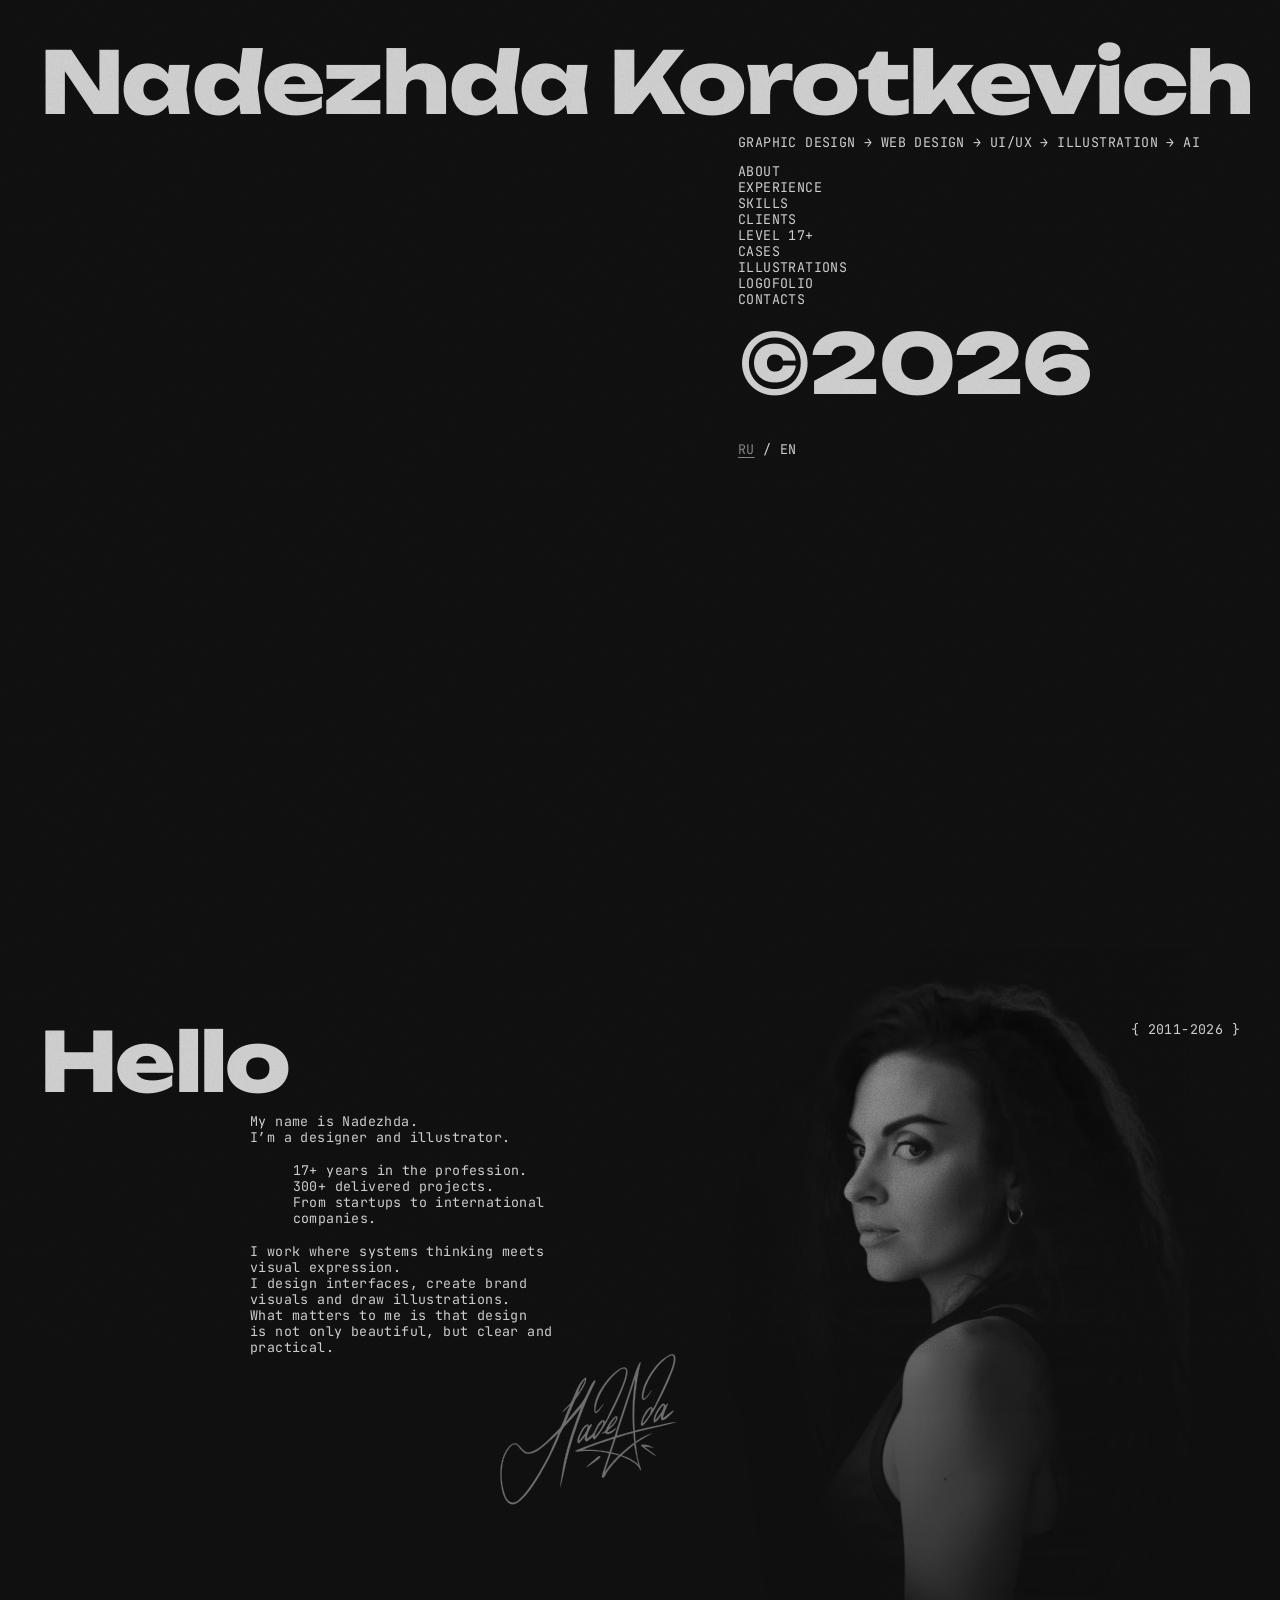
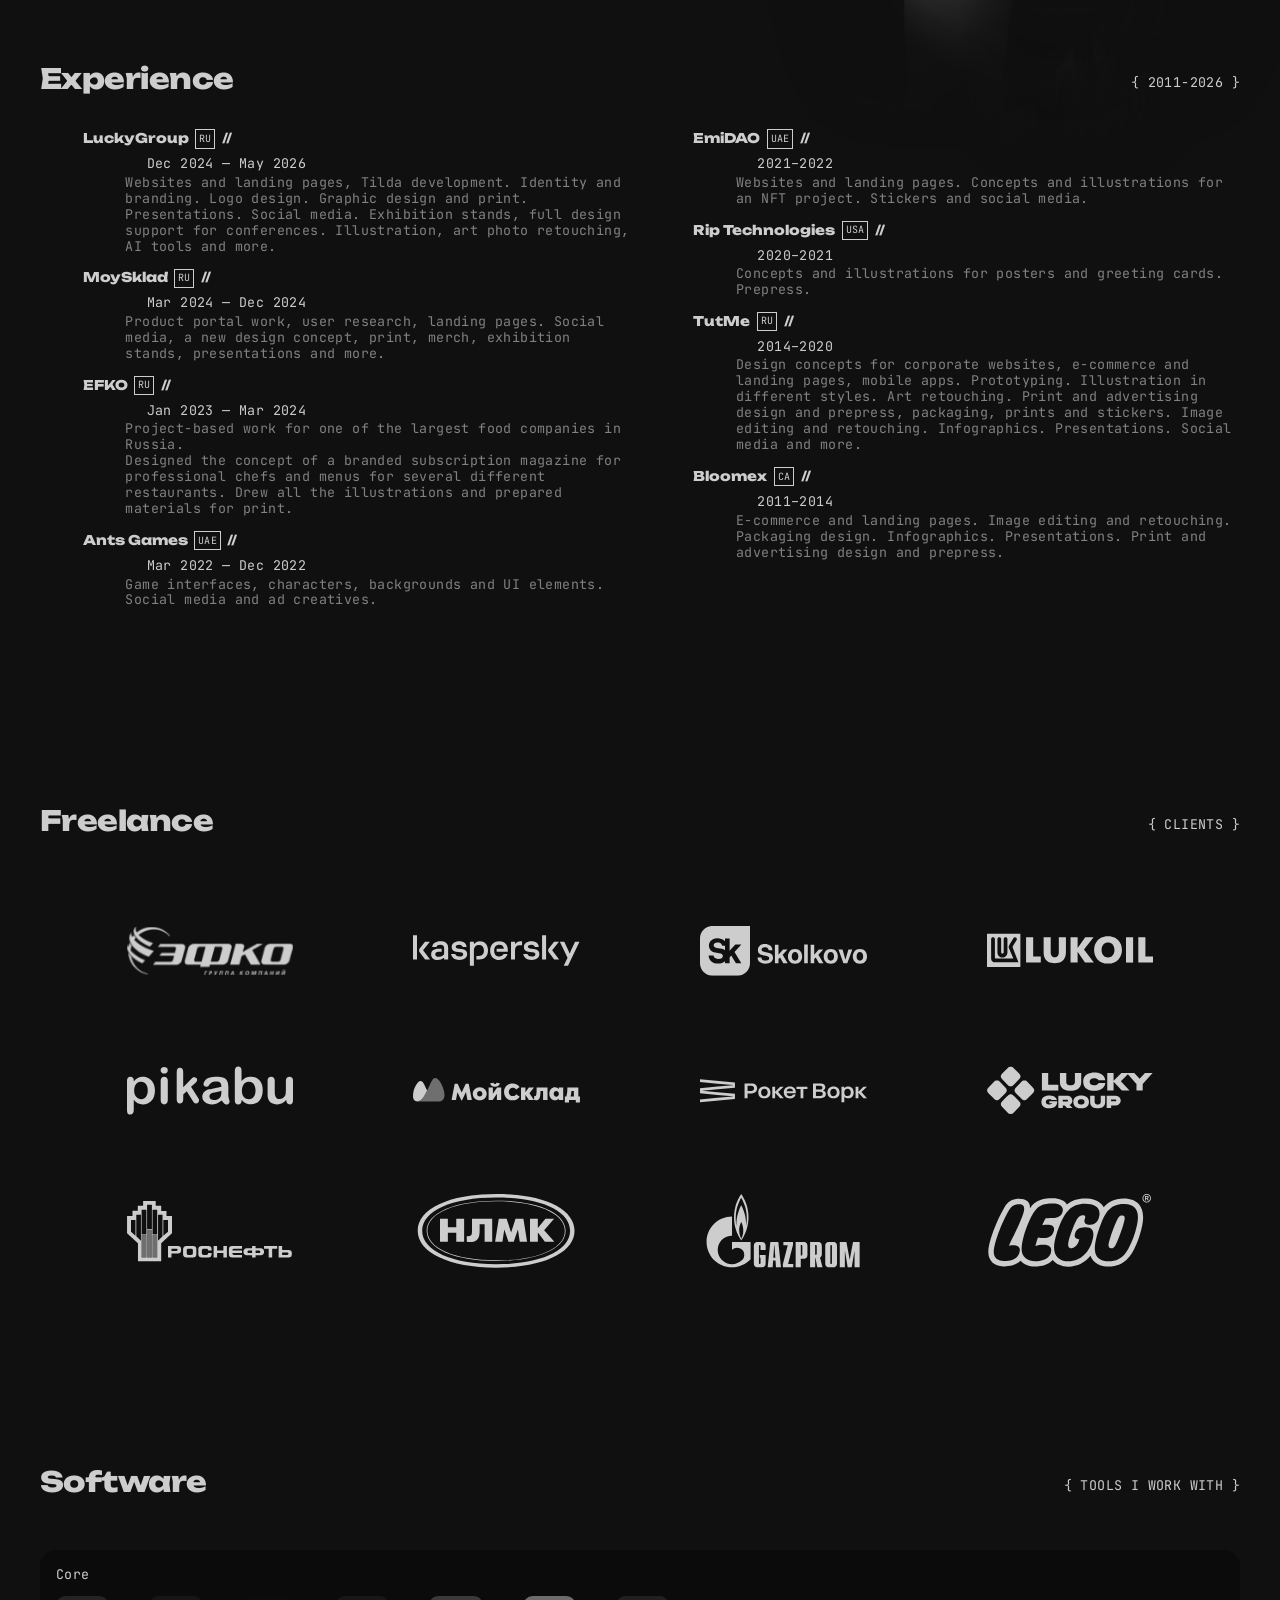
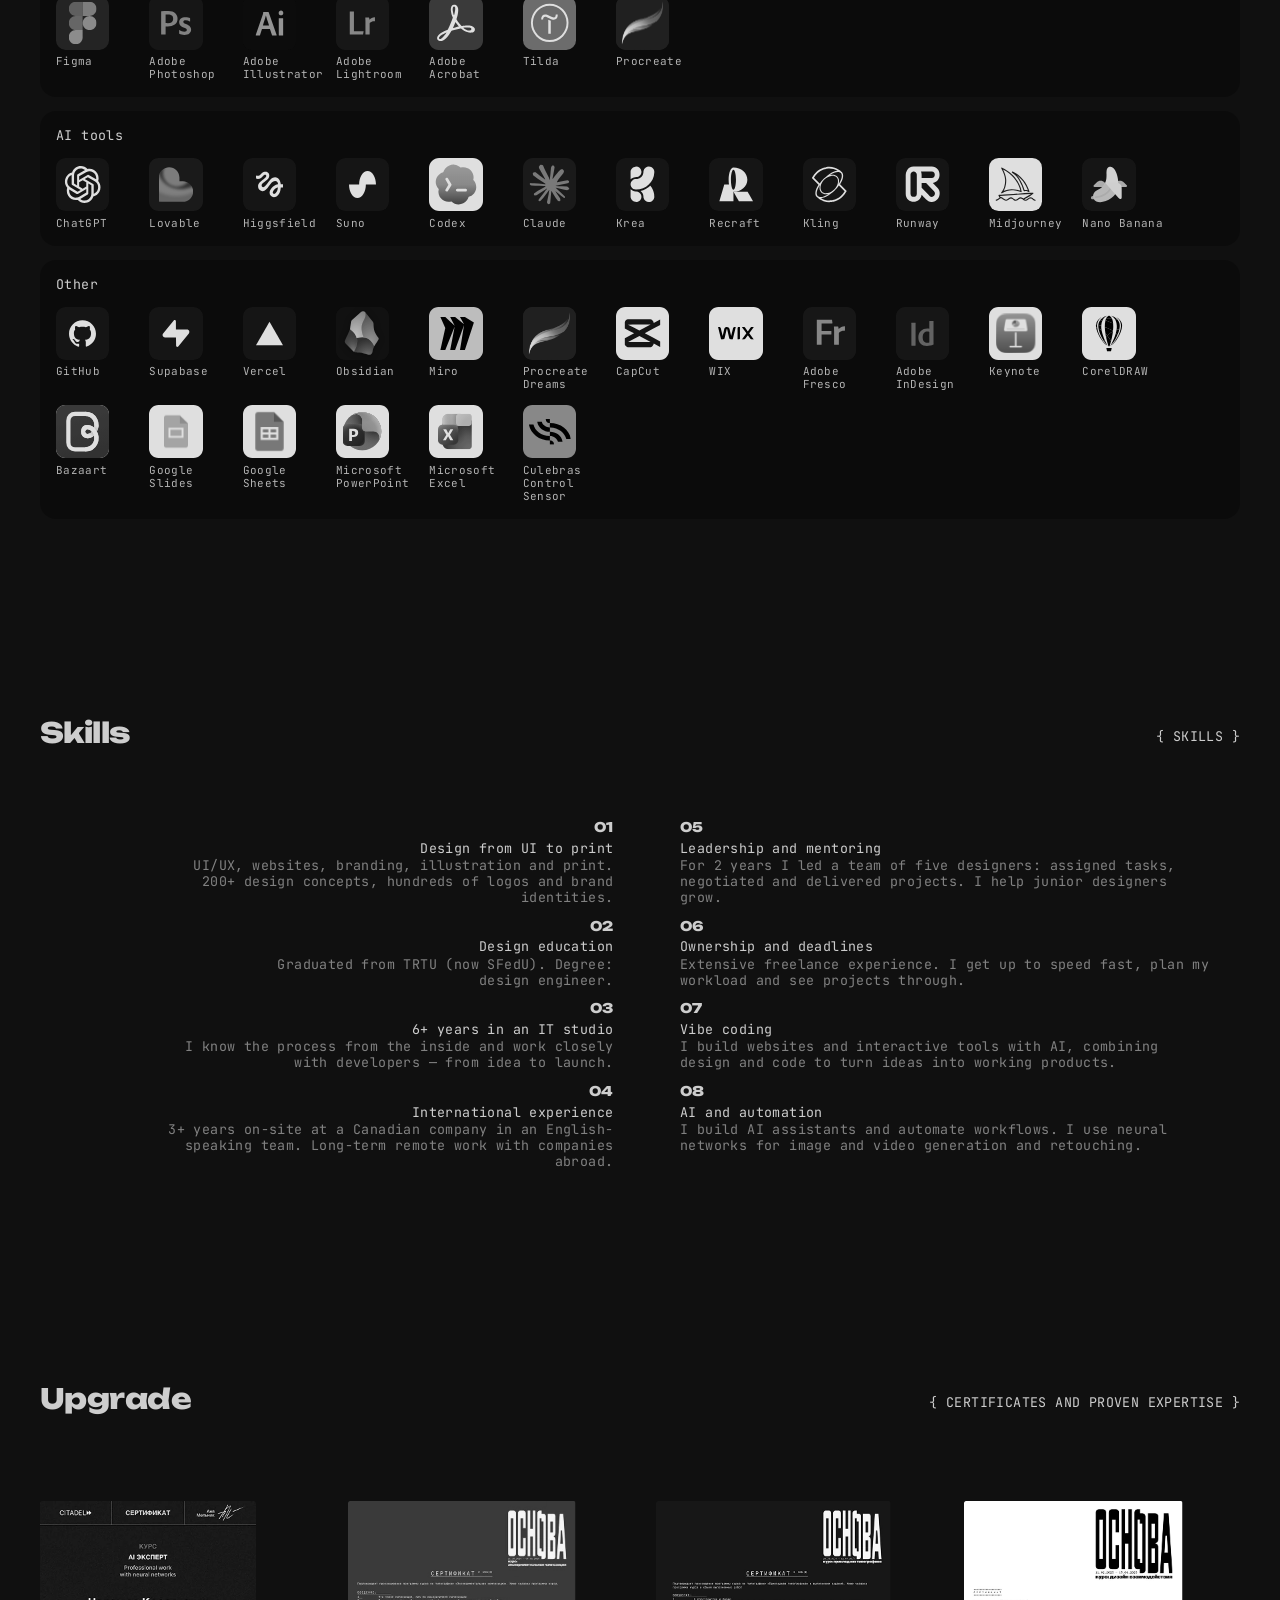
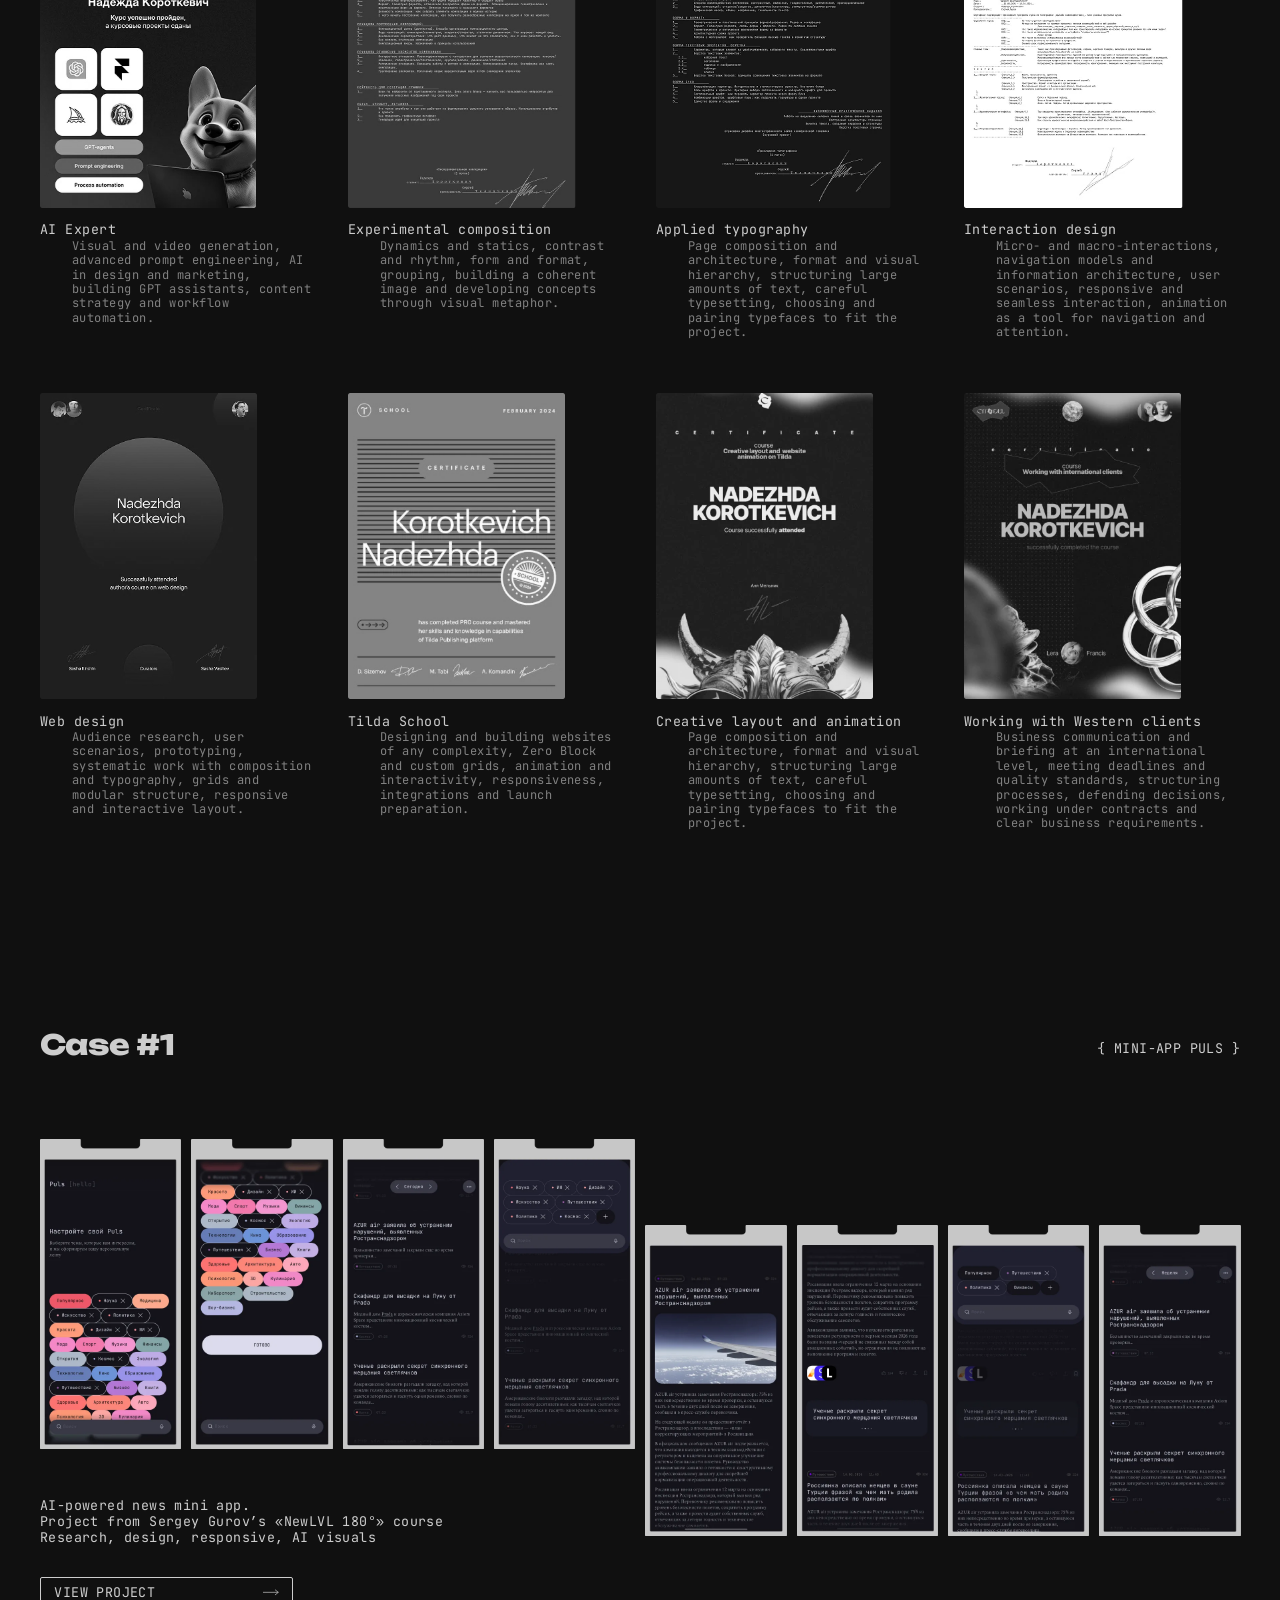
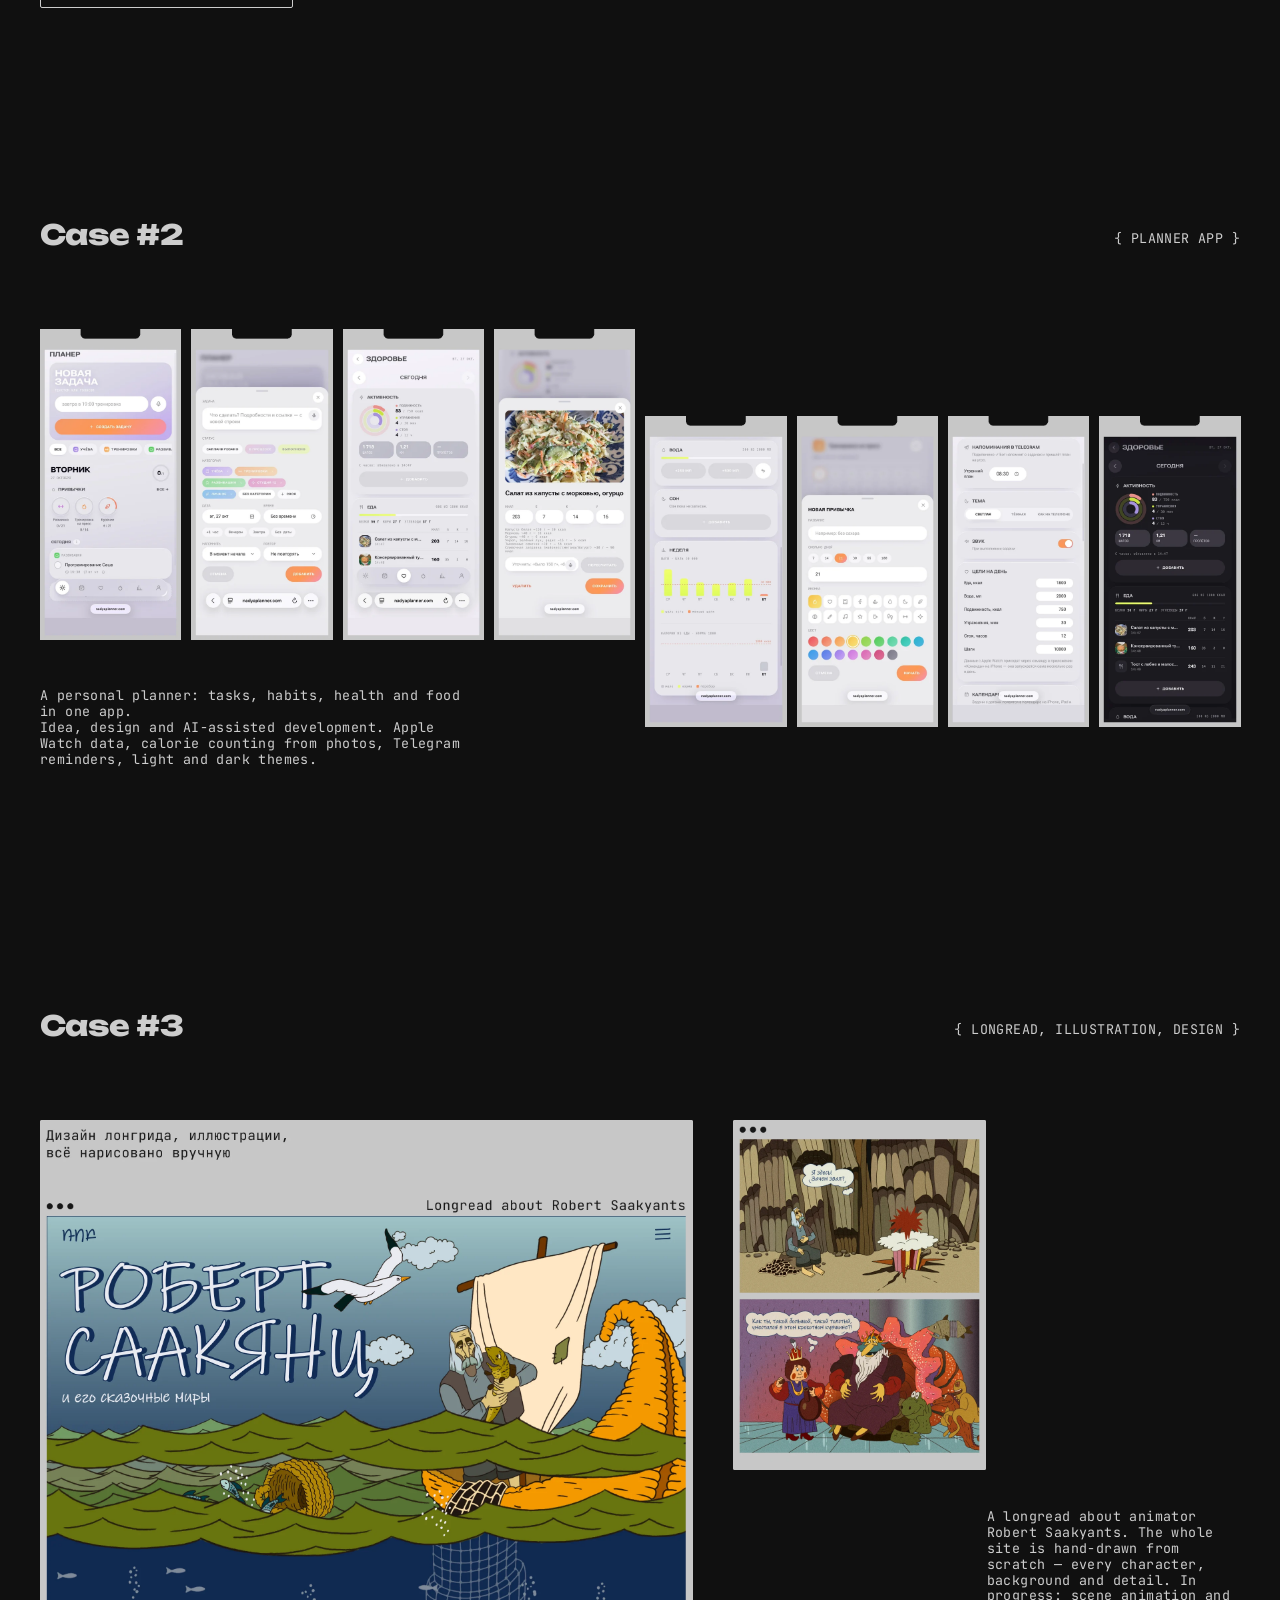
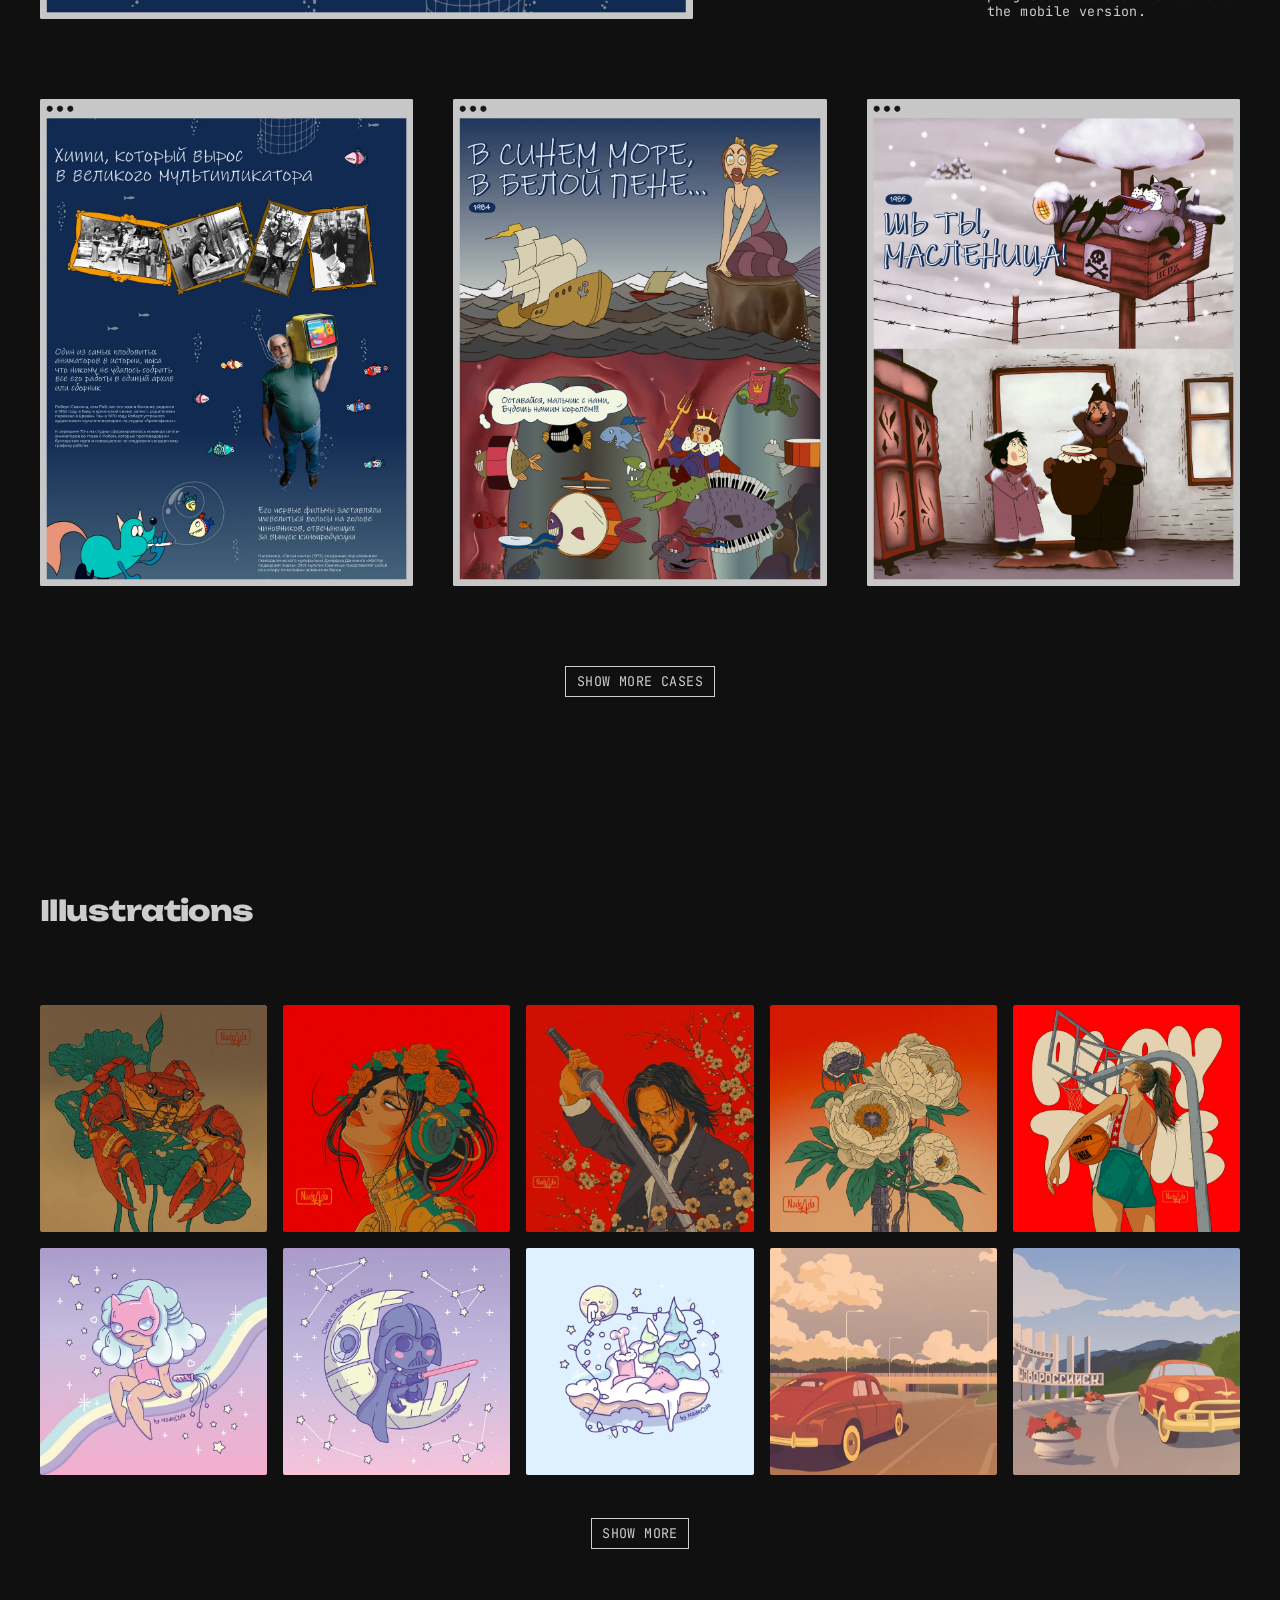
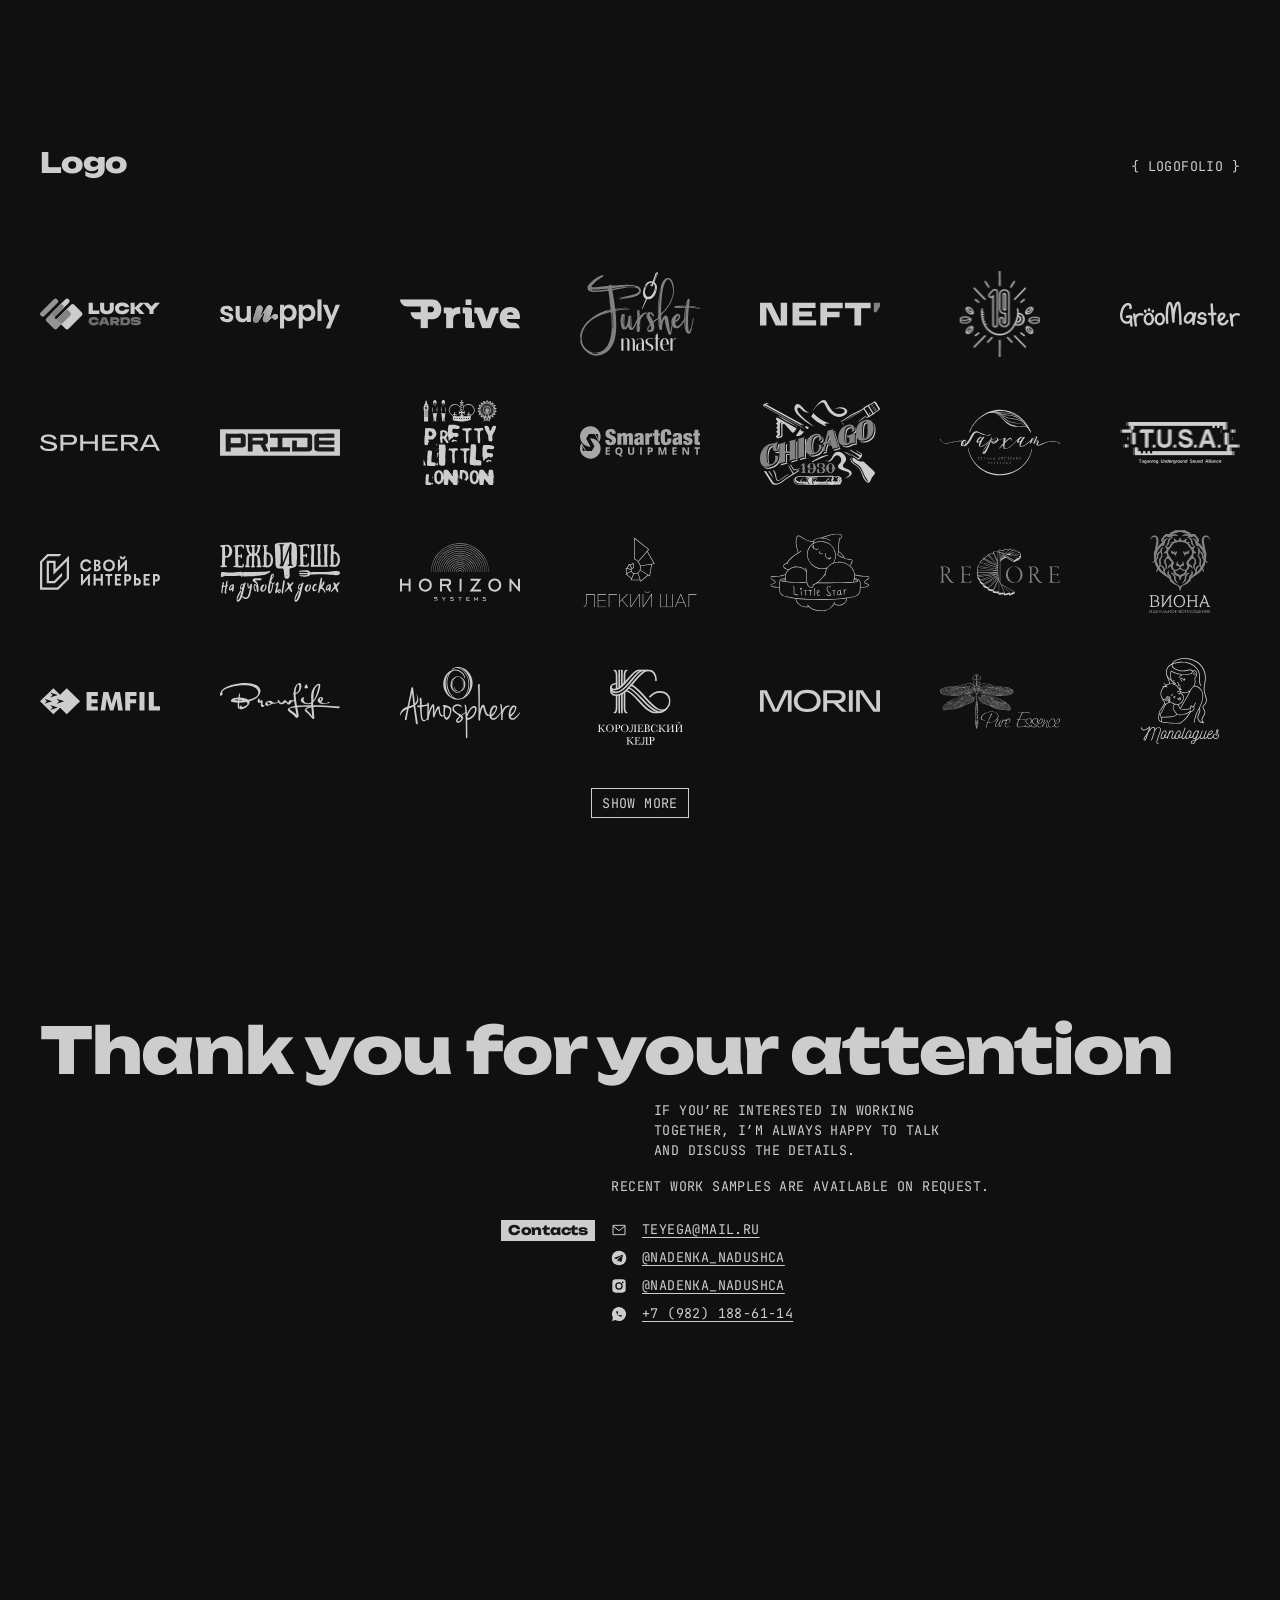
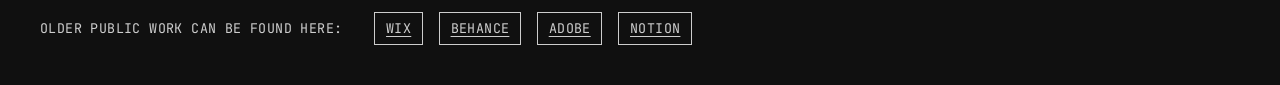
==== commit 5a394ae8: "Иллюстрации: убраны 6 работ, милые и городские подняты во второй ряд Co-Authored-By: Claude Opus 5.5" ====
--- a/en/index.html
+++ b/en/index.html
@@ -591,6 +591,11 @@
       <li><img src="../assets/illu/illu-03.webp" width="680" height="680" alt="Illustration: Man with a katana among cherry blossoms" loading="lazy"></li>
       <li><img src="../assets/illu/illu-04.webp" width="680" height="680" alt="Illustration: Peonies" loading="lazy"></li>
       <li><img src="../assets/illu/illu-05.webp" width="680" height="680" alt="Illustration: Basketball player with a ball" loading="lazy"></li>
+      <li><img src="../assets/illu/illu-39.webp" width="680" height="680" alt="Illustration: Cat girl on a rainbow" loading="lazy"></li>
+      <li><img src="../assets/illu/illu-40.webp" width="680" height="680" alt="Illustration: Darth Vader on the moon" loading="lazy"></li>
+      <li><img src="../assets/illu/illu-41.webp" width="680" height="680" alt="Illustration: Winter island in fairy lights" loading="lazy"></li>
+      <li><img src="../assets/illu/illu-31.webp" width="680" height="680" alt="Illustration: Retro car on the road" loading="lazy"></li>
+      <li><img src="../assets/illu/illu-32.webp" width="680" height="680" alt="Illustration: Retro car by a road sign" loading="lazy"></li>
       <li><img src="../assets/illu/illu-06.webp" width="680" height="680" alt="Illustration: Feet out of a car window against the clouds" loading="lazy"></li>
       <li><img src="../assets/illu/illu-07.webp" width="680" height="680" alt="Illustration: «Let’s Do This»" loading="lazy"></li>
       <li><img src="../assets/illu/illu-08.webp" width="680" height="680" alt="Illustration: Portrait of a man in a cap" loading="lazy"></li>
@@ -601,32 +606,21 @@
       <li><img src="../assets/illu/illu-13.webp" width="680" height="680" alt="Illustration: Retro cartoon scene" loading="lazy"></li>
       <li><img src="../assets/illu/illu-14.webp" width="680" height="680" alt="Illustration: Skeleton and lady: retro cartoon" loading="lazy"></li>
       <li><img src="../assets/illu/illu-15.webp" width="680" height="680" alt="Illustration: Bulldozer and a police car" loading="lazy"></li>
-      <li><img src="../assets/illu/illu-16.webp" width="680" height="680" alt="Illustration: Pink-haired girl in the shower" loading="lazy"></li>
-      <li><img src="../assets/illu/illu-17.webp" width="680" height="680" alt="Illustration: Jesus riding a rocket" loading="lazy"></li>
-      <li><img src="../assets/illu/illu-18.webp" width="680" height="680" alt="Illustration: Line-art superhero" loading="lazy"></li>
-      <li><img src="../assets/illu/illu-19.webp" width="680" height="680" alt="Illustration: Portrait with a launching rocket" loading="lazy"></li>
-      <li><img src="../assets/illu/illu-20.webp" width="680" height="680" alt="Illustration: South Park in space" loading="lazy"></li>
       <li><img src="../assets/illu/illu-21.webp" width="680" height="680" alt="Illustration: Biker at sunset" loading="lazy"></li>
       <li><img src="../assets/illu/illu-22.webp" width="680" height="680" alt="Illustration: Lady Dimitrescu" loading="lazy"></li>
       <li><img src="../assets/illu/illu-23.webp" width="680" height="680" alt="Illustration: Angel with gold coins" loading="lazy"></li>
-      <li><img src="../assets/illu/illu-24.webp" width="680" height="680" alt="Illustration: Deadpool, pop art" loading="lazy"></li>
       <li><img src="../assets/illu/illu-25.webp" width="680" height="680" alt="Illustration: Eleven from Stranger Things" loading="lazy"></li>
       <li><img src="../assets/illu/illu-26.webp" width="680" height="680" alt="Illustration: A kiss under a pink moon" loading="lazy"></li>
       <li><img src="../assets/illu/illu-27.webp" width="680" height="680" alt="Illustration: Calvin Candie with a glass" loading="lazy"></li>
       <li><img src="../assets/illu/illu-28.webp" width="680" height="680" alt="Illustration: Girl in headphones with a rifle" loading="lazy"></li>
       <li><img src="../assets/illu/illu-29.webp" width="680" height="680" alt="Illustration: Anime girl with katanas" loading="lazy"></li>
       <li><img src="../assets/illu/illu-30.webp" width="680" height="680" alt="Illustration: Dio Brando in bubbles" loading="lazy"></li>
-      <li><img src="../assets/illu/illu-31.webp" width="680" height="680" alt="Illustration: Retro car on the road" loading="lazy"></li>
-      <li><img src="../assets/illu/illu-32.webp" width="680" height="680" alt="Illustration: Retro car by a road sign" loading="lazy"></li>
       <li><img src="../assets/illu/illu-33.webp" width="680" height="680" alt="Illustration: Bridge over the sea" loading="lazy"></li>
       <li><img src="../assets/illu/illu-34.webp" width="680" height="680" alt="Illustration: Girl with a moth" loading="lazy"></li>
       <li><img src="../assets/illu/illu-35.webp" width="680" height="680" alt="Illustration: Girl in a neon city" loading="lazy"></li>
       <li><img src="../assets/illu/illu-36.webp" width="680" height="680" alt="Illustration: Bee in a honeycomb" loading="lazy"></li>
       <li><img src="../assets/illu/illu-37.webp" width="680" height="680" alt="Illustration: Portrait in blue" loading="lazy"></li>
       <li><img src="../assets/illu/illu-38.webp" width="680" height="680" alt="Illustration: “Fuck off!” lettering" loading="lazy"></li>
-      <li><img src="../assets/illu/illu-39.webp" width="680" height="680" alt="Illustration: Cat girl on a rainbow" loading="lazy"></li>
-      <li><img src="../assets/illu/illu-40.webp" width="680" height="680" alt="Illustration: Darth Vader on the moon" loading="lazy"></li>
-      <li><img src="../assets/illu/illu-41.webp" width="680" height="680" alt="Illustration: Winter island in fairy lights" loading="lazy"></li>
     </ul>
     <div class="soft__bar illu__bar" aria-hidden="true"><span></span></div>
     <div class="more-row illu__more-row"><button class="tag-link illu__more" type="button" hidden>Show more</button><button class="tag-link illu__less" type="button" hidden>Hide</button></div>
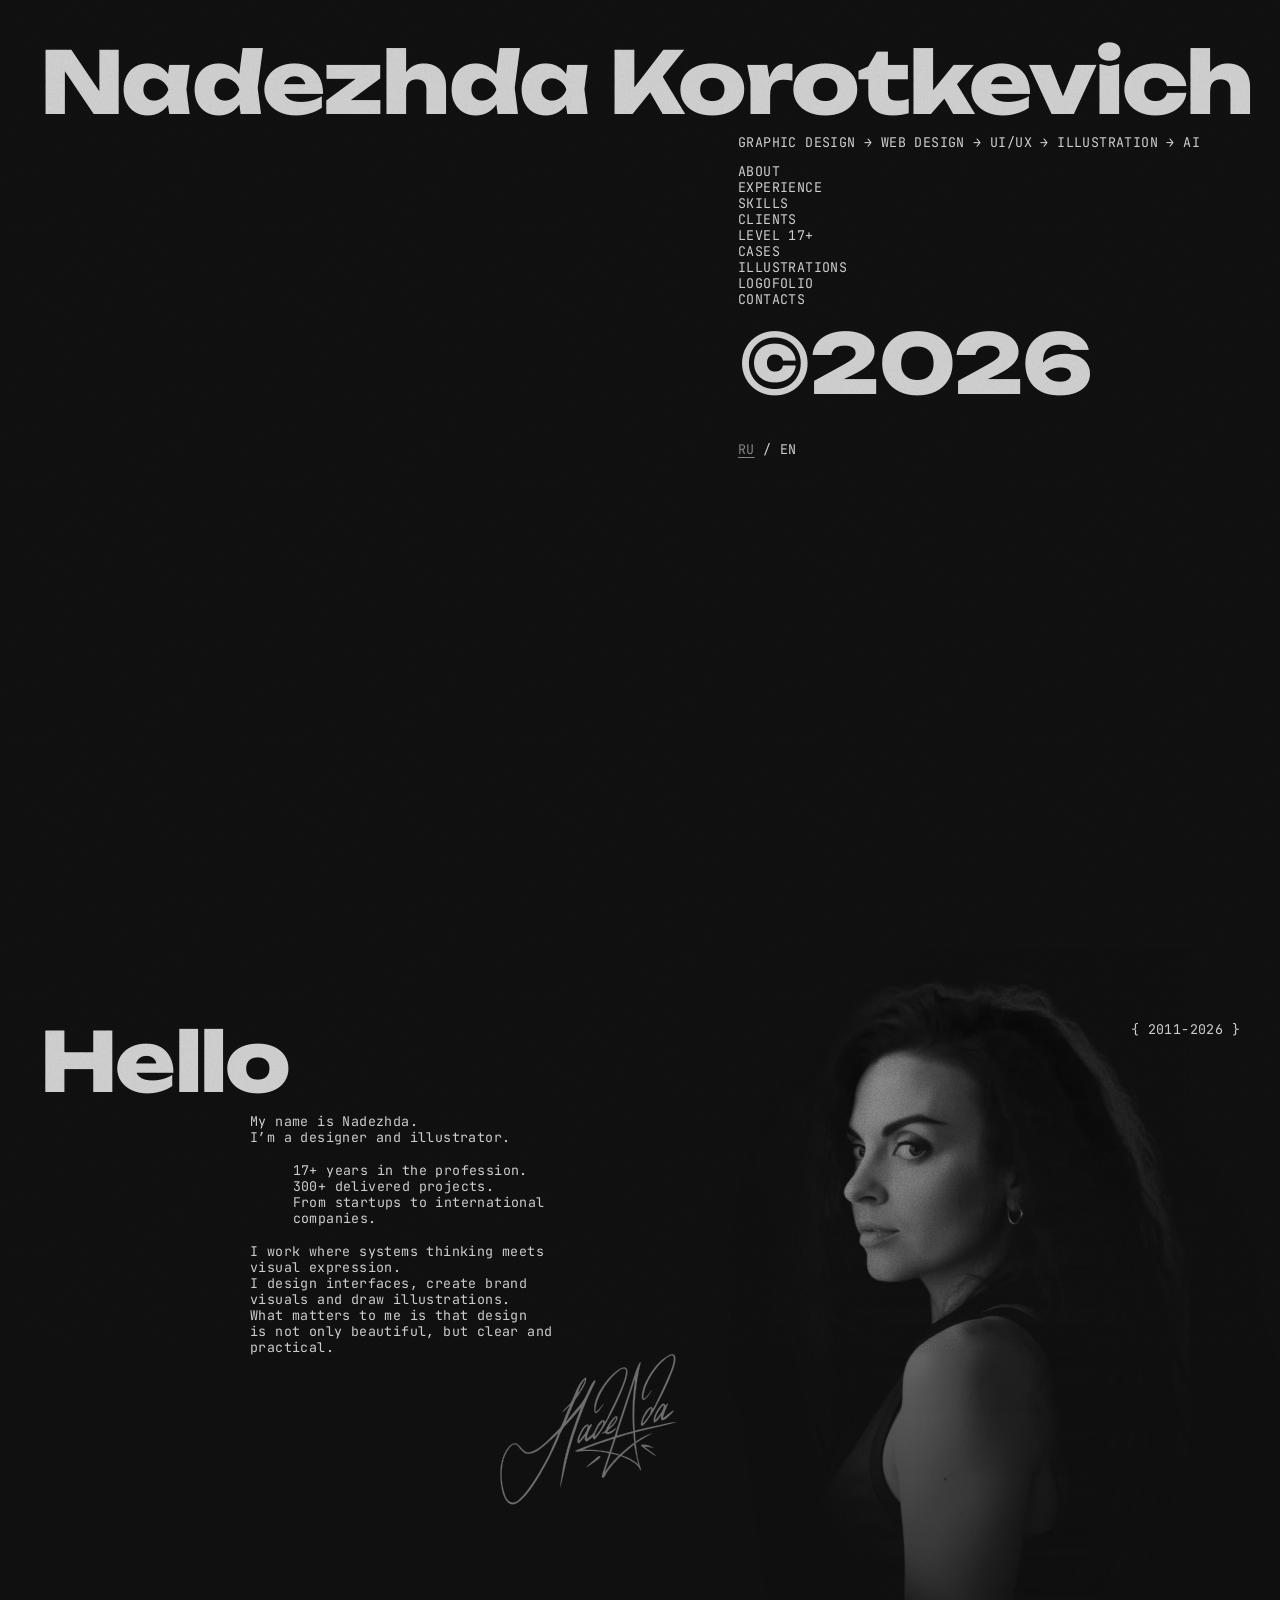
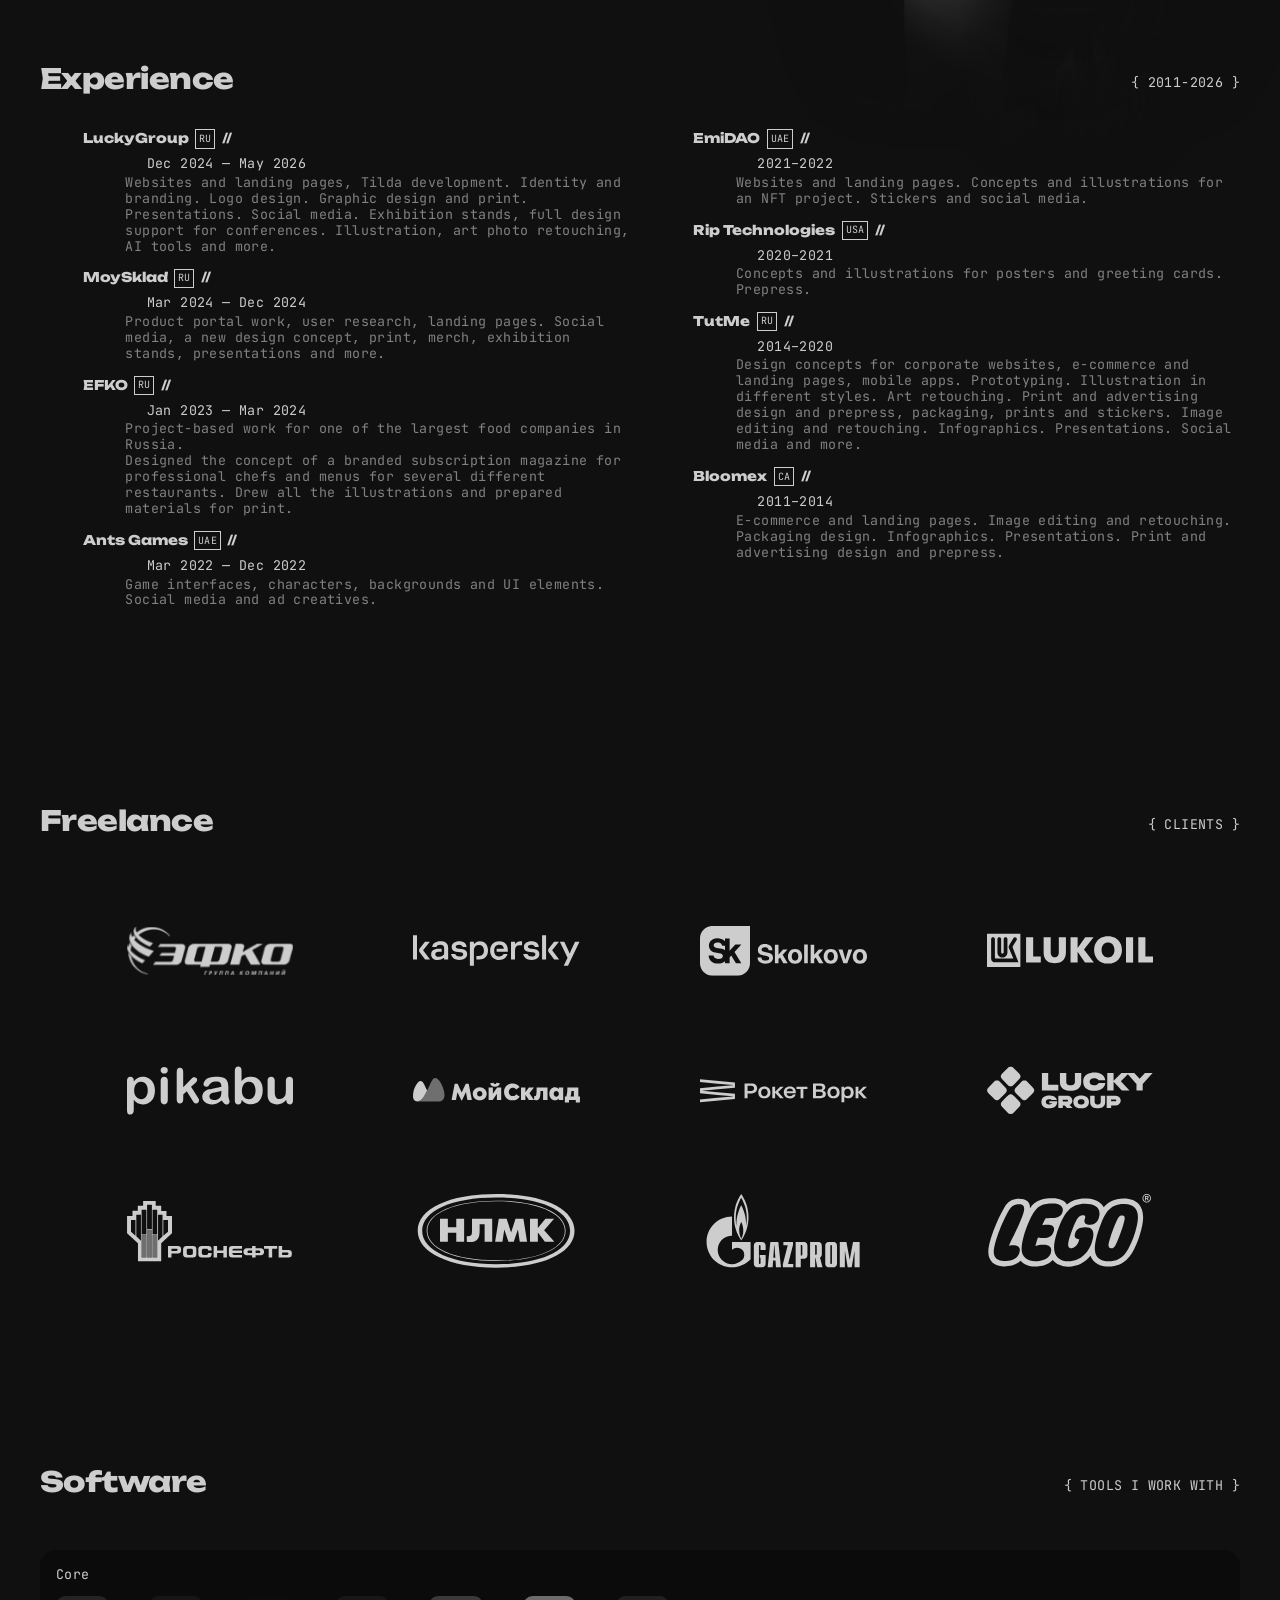
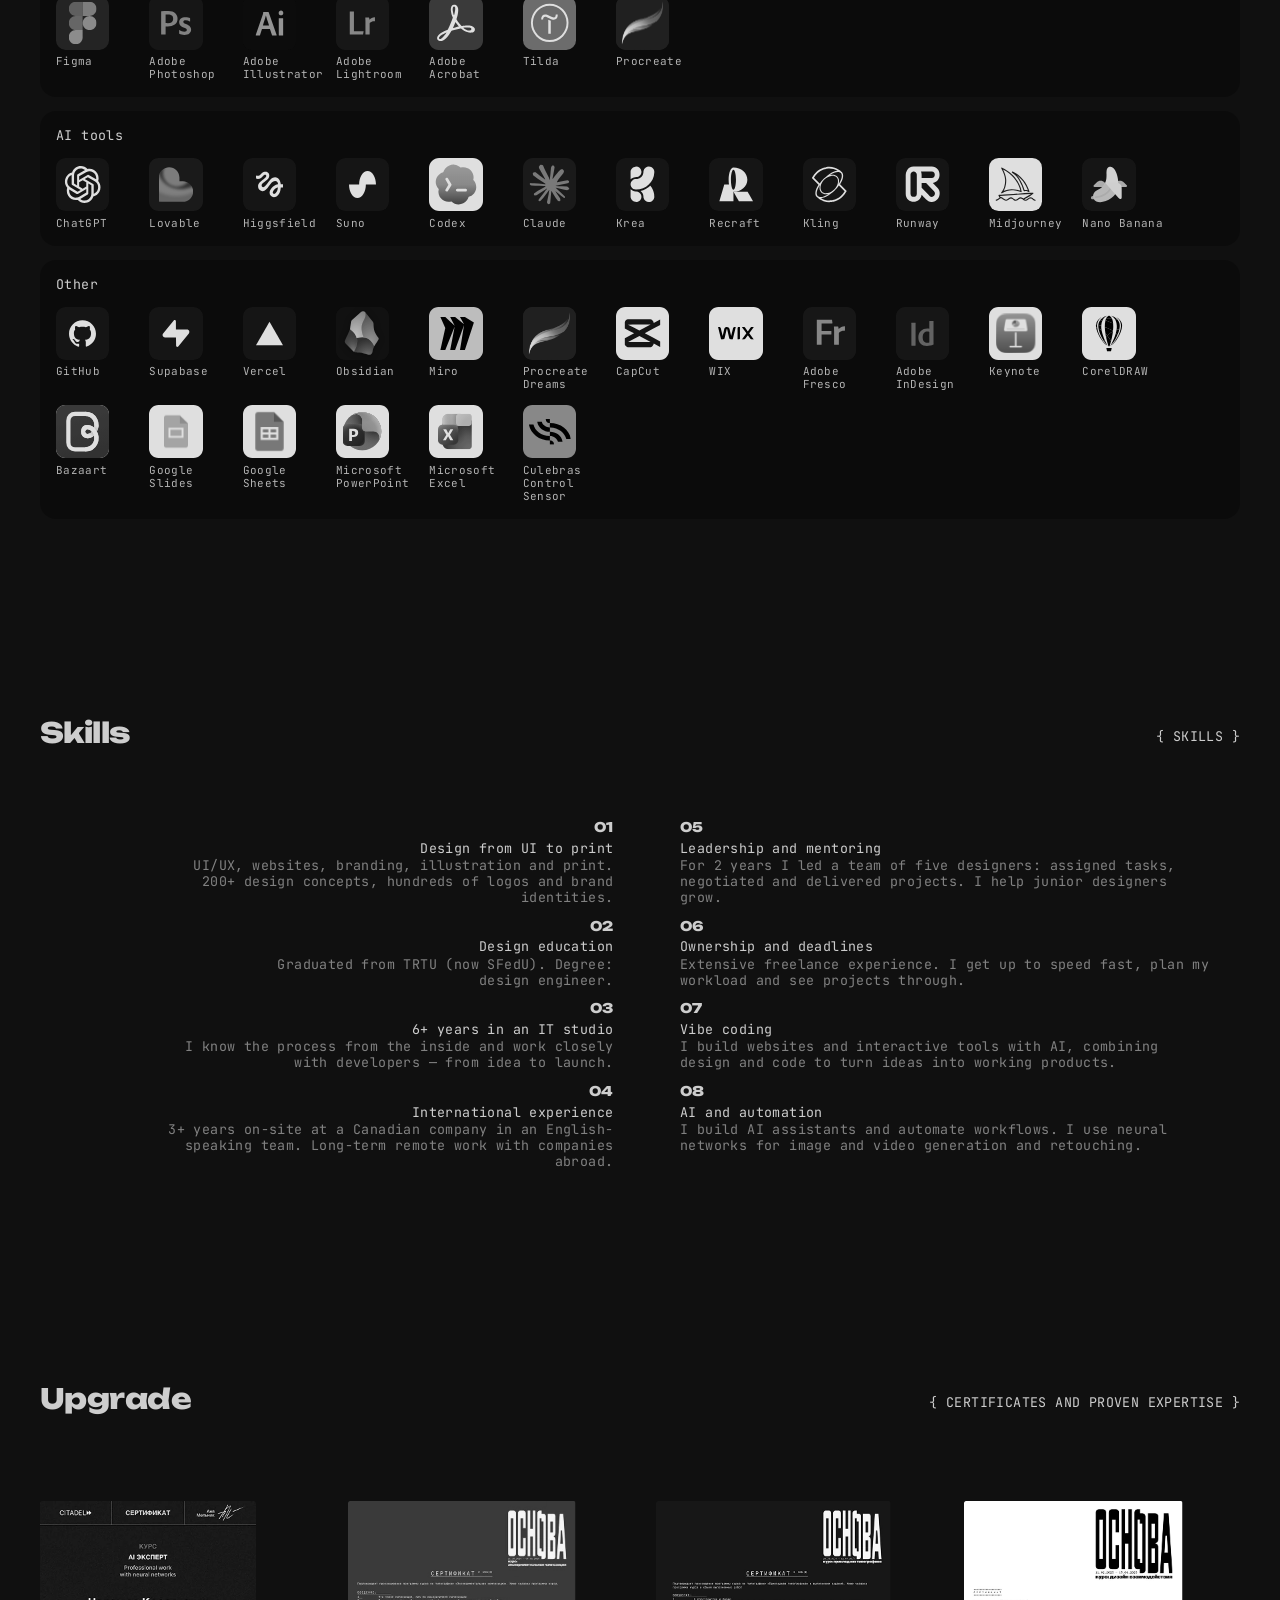
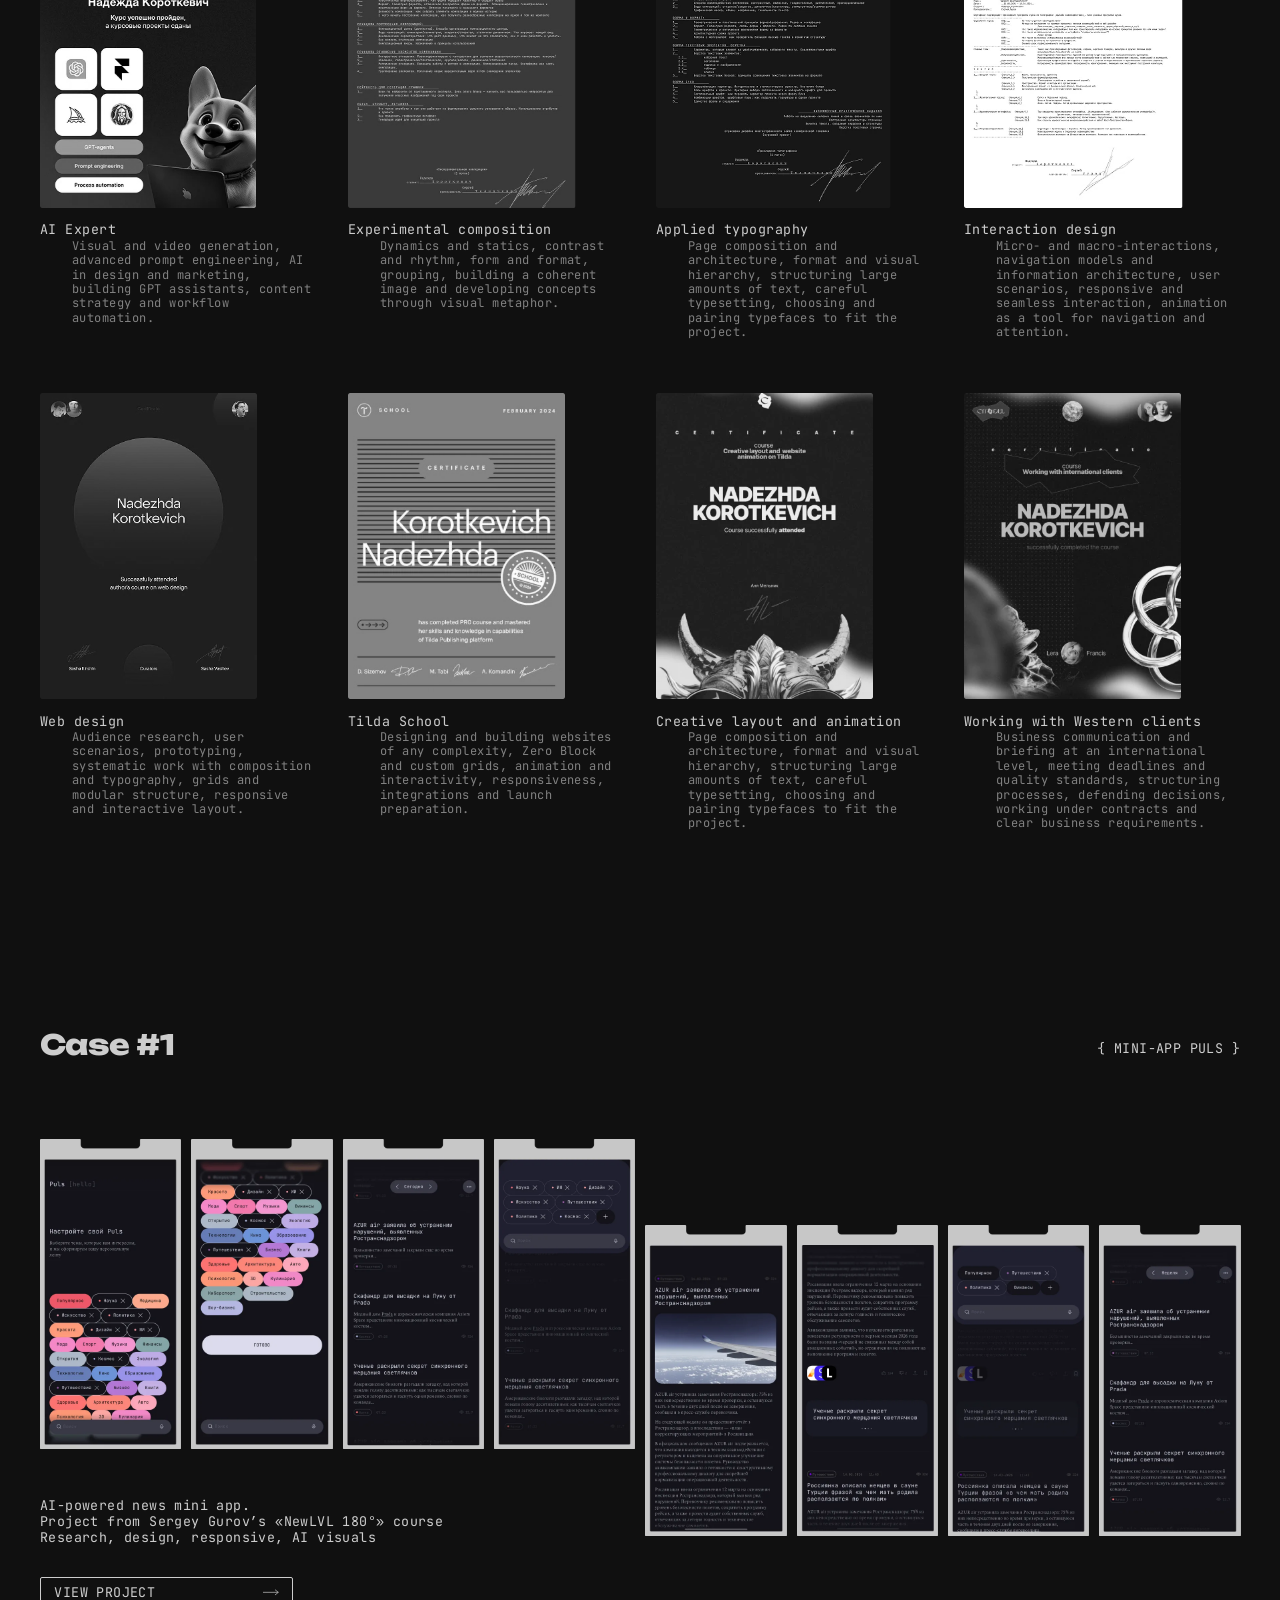
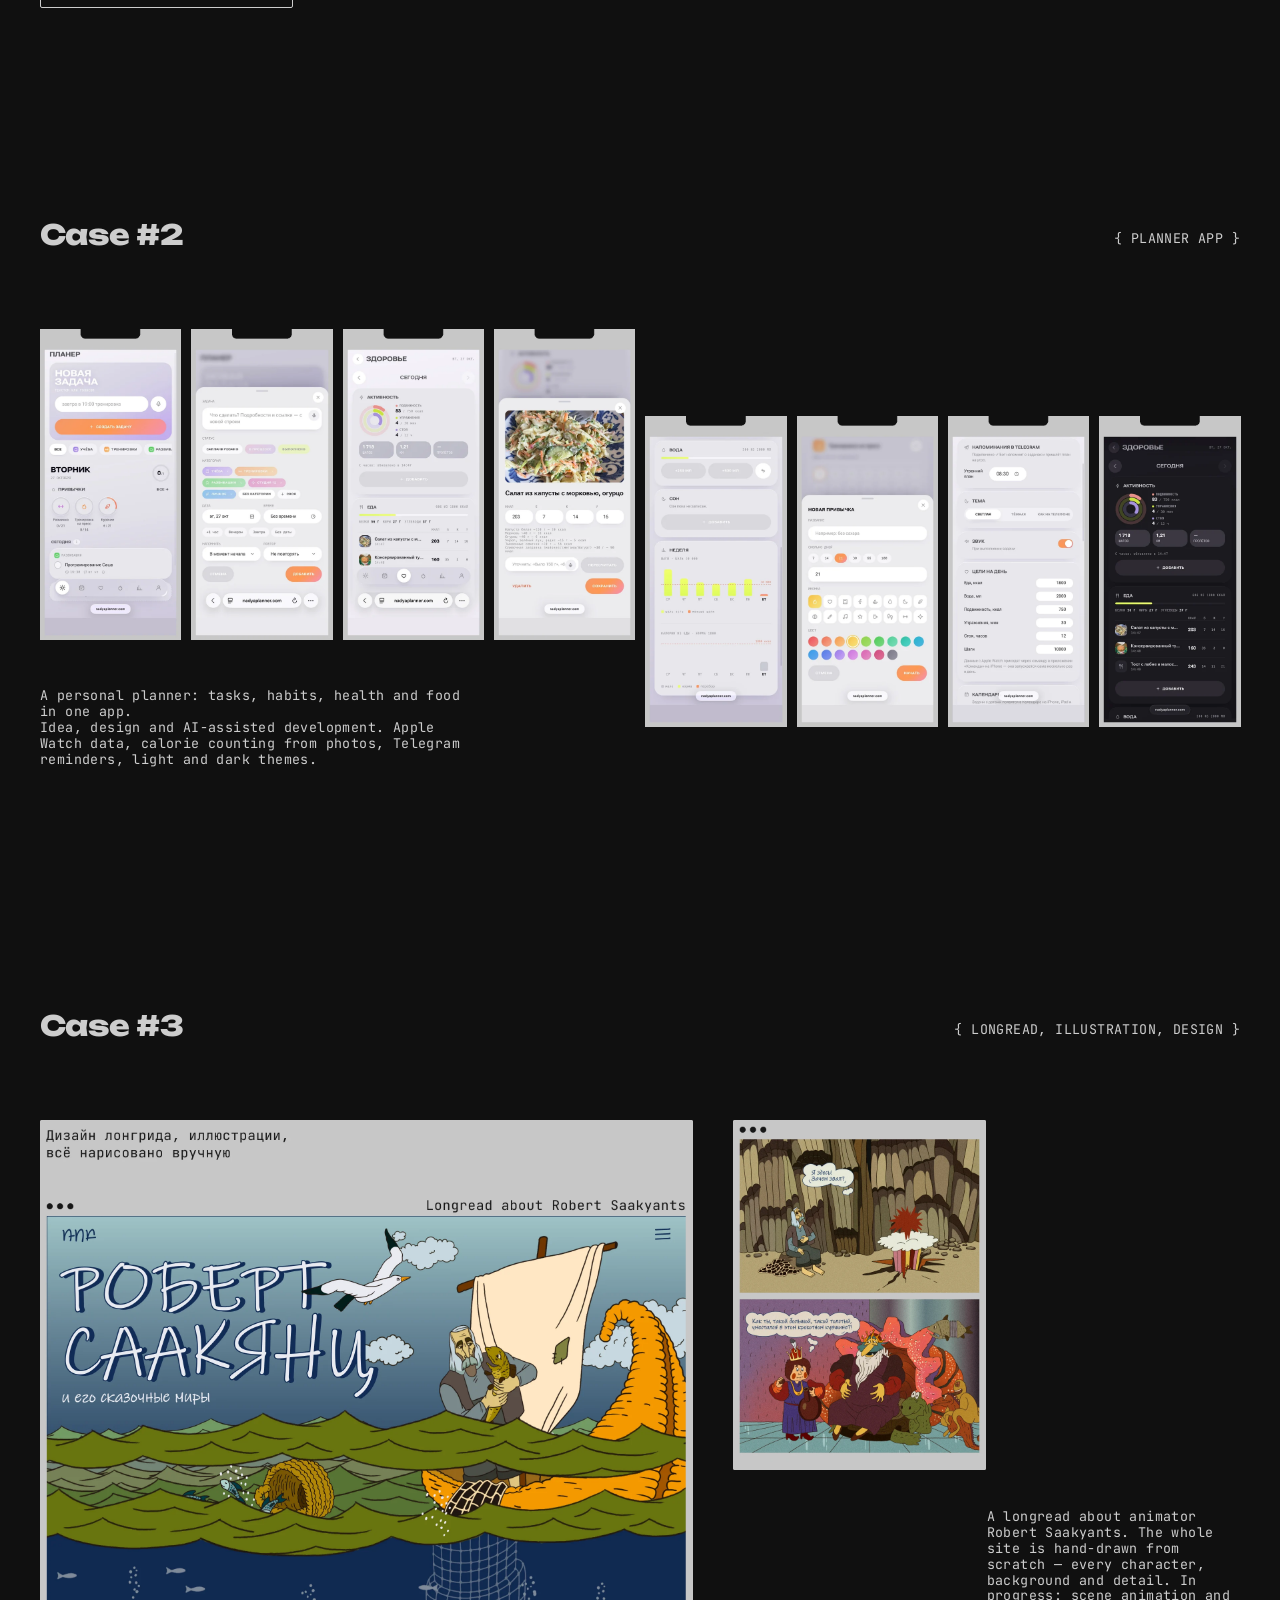
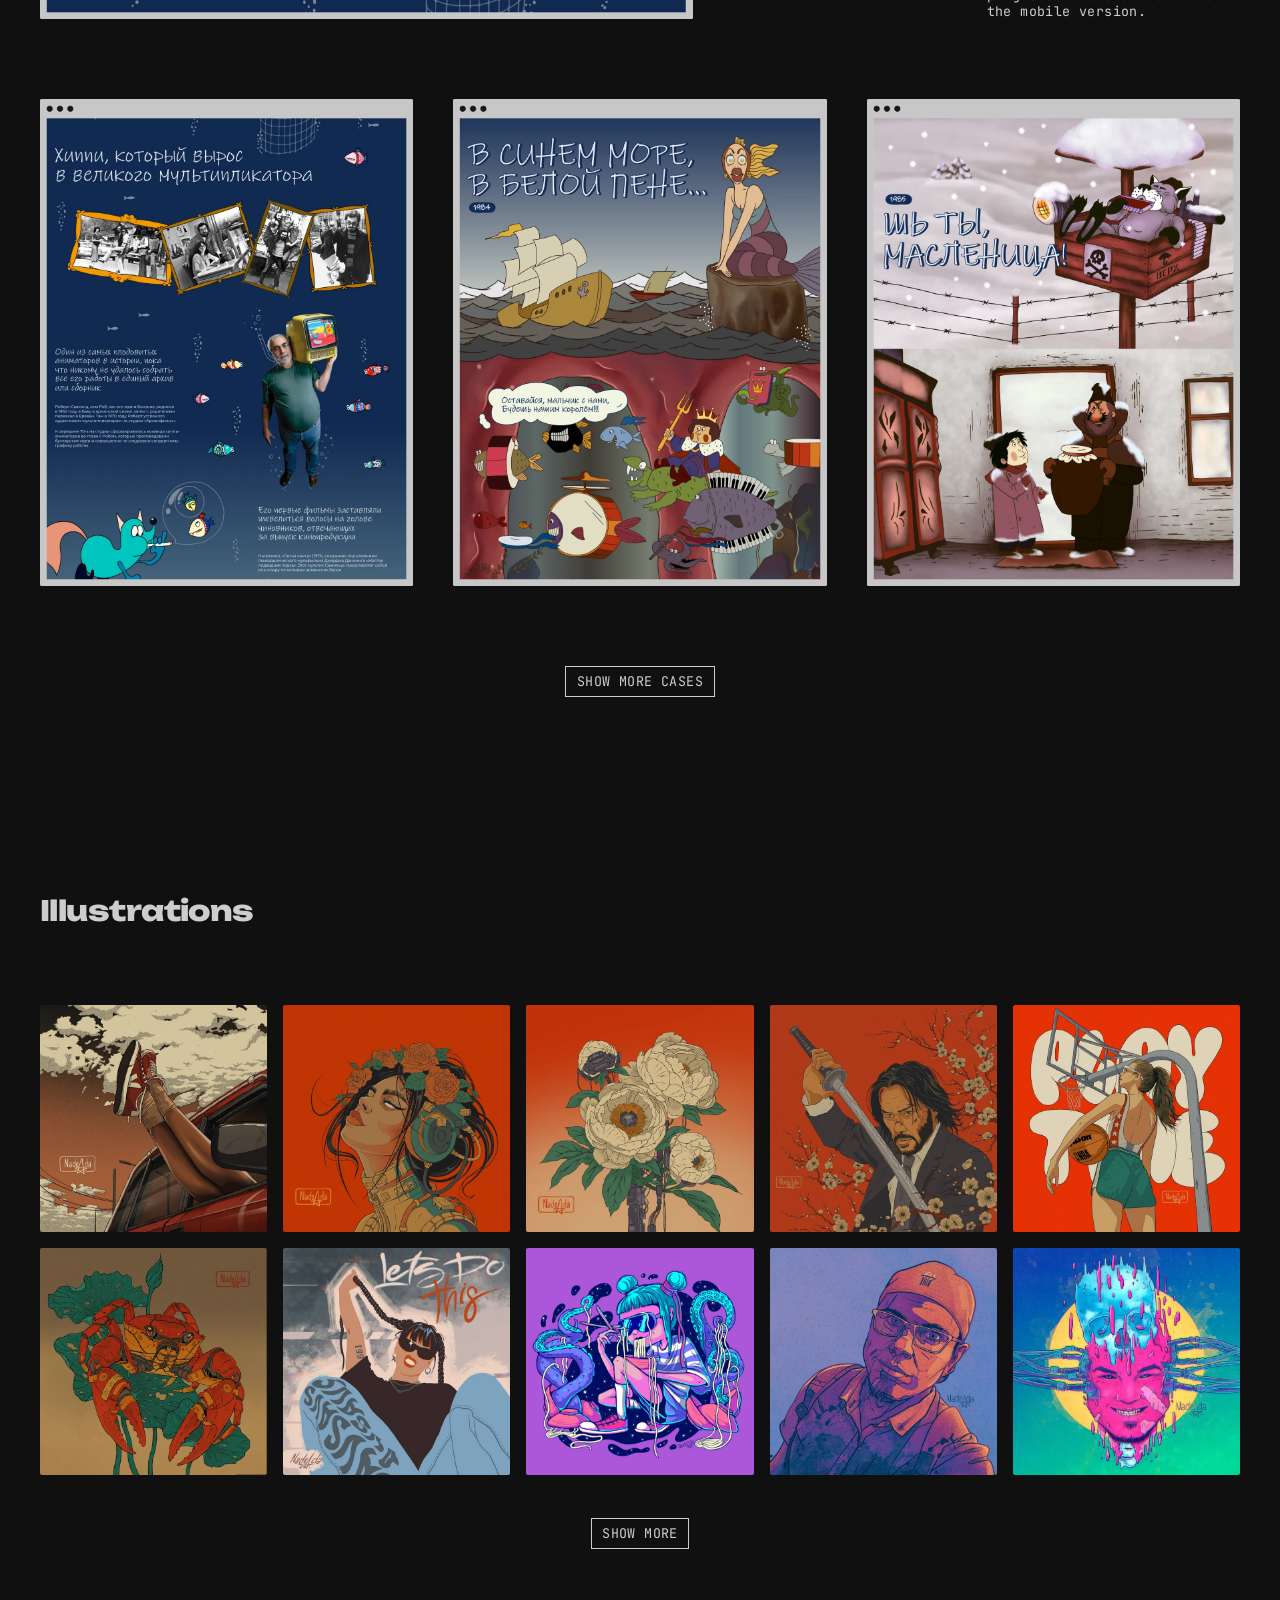
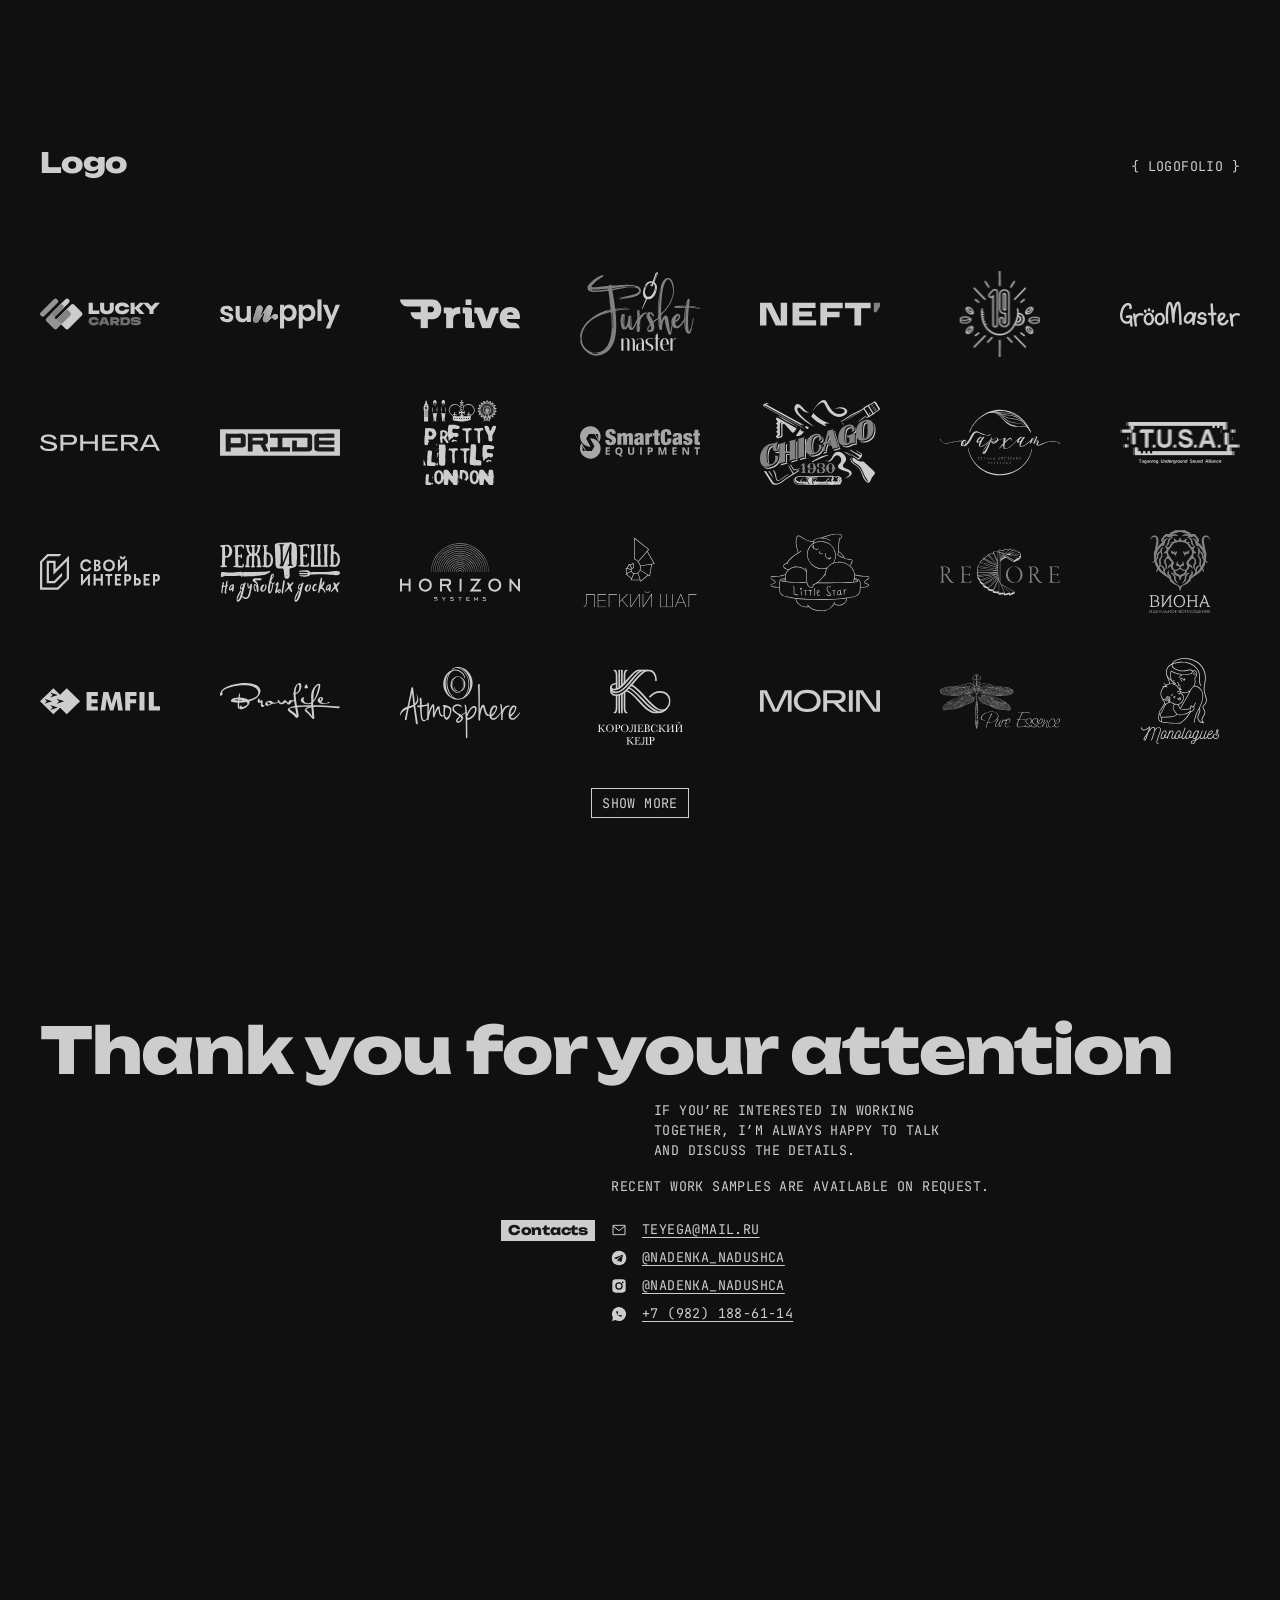
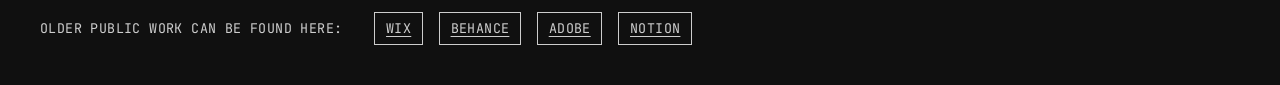
==== commit a9a6088c: "Иллюстрации: порядок и состав как в Figma (25 работ) Co-Authored-By: Claude Opus 5.5 <noreply@anthro" ====
--- a/en/index.html
+++ b/en/index.html
@@ -586,41 +586,31 @@
       <h2 class="sec__title" id="illu-title">Illustrations</h2>
     </div>
     <ul class="illu__grid">
-      <li><img src="../assets/illu/illu-01.webp" width="680" height="680" alt="Illustration: Crab among lotus leaves" loading="lazy"></li>
-      <li><img src="../assets/illu/illu-02.webp" width="680" height="680" alt="Illustration: Girl with flowers in her hair" loading="lazy"></li>
-      <li><img src="../assets/illu/illu-03.webp" width="680" height="680" alt="Illustration: Man with a katana among cherry blossoms" loading="lazy"></li>
-      <li><img src="../assets/illu/illu-04.webp" width="680" height="680" alt="Illustration: Peonies" loading="lazy"></li>
-      <li><img src="../assets/illu/illu-05.webp" width="680" height="680" alt="Illustration: Basketball player with a ball" loading="lazy"></li>
-      <li><img src="../assets/illu/illu-39.webp" width="680" height="680" alt="Illustration: Cat girl on a rainbow" loading="lazy"></li>
-      <li><img src="../assets/illu/illu-40.webp" width="680" height="680" alt="Illustration: Darth Vader on the moon" loading="lazy"></li>
-      <li><img src="../assets/illu/illu-41.webp" width="680" height="680" alt="Illustration: Winter island in fairy lights" loading="lazy"></li>
-      <li><img src="../assets/illu/illu-31.webp" width="680" height="680" alt="Illustration: Retro car on the road" loading="lazy"></li>
-      <li><img src="../assets/illu/illu-32.webp" width="680" height="680" alt="Illustration: Retro car by a road sign" loading="lazy"></li>
-      <li><img src="../assets/illu/illu-06.webp" width="680" height="680" alt="Illustration: Feet out of a car window against the clouds" loading="lazy"></li>
-      <li><img src="../assets/illu/illu-07.webp" width="680" height="680" alt="Illustration: «Let’s Do This»" loading="lazy"></li>
-      <li><img src="../assets/illu/illu-08.webp" width="680" height="680" alt="Illustration: Portrait of a man in a cap" loading="lazy"></li>
-      <li><img src="../assets/illu/illu-09.webp" width="680" height="680" alt="Illustration: Neon face" loading="lazy"></li>
-      <li><img src="../assets/illu/illu-10.webp" width="680" height="680" alt="Illustration: Girl with noodles and an octopus" loading="lazy"></li>
-      <li><img src="../assets/illu/illu-11.webp" width="680" height="680" alt="Illustration: Girl in graffiti style" loading="lazy"></li>
-      <li><img src="../assets/illu/illu-12.webp" width="680" height="680" alt="Illustration: Portrait with the Funky Business board game" loading="lazy"></li>
-      <li><img src="../assets/illu/illu-13.webp" width="680" height="680" alt="Illustration: Retro cartoon scene" loading="lazy"></li>
-      <li><img src="../assets/illu/illu-14.webp" width="680" height="680" alt="Illustration: Skeleton and lady: retro cartoon" loading="lazy"></li>
-      <li><img src="../assets/illu/illu-15.webp" width="680" height="680" alt="Illustration: Bulldozer and a police car" loading="lazy"></li>
-      <li><img src="../assets/illu/illu-21.webp" width="680" height="680" alt="Illustration: Biker at sunset" loading="lazy"></li>
-      <li><img src="../assets/illu/illu-22.webp" width="680" height="680" alt="Illustration: Lady Dimitrescu" loading="lazy"></li>
-      <li><img src="../assets/illu/illu-23.webp" width="680" height="680" alt="Illustration: Angel with gold coins" loading="lazy"></li>
-      <li><img src="../assets/illu/illu-25.webp" width="680" height="680" alt="Illustration: Eleven from Stranger Things" loading="lazy"></li>
-      <li><img src="../assets/illu/illu-26.webp" width="680" height="680" alt="Illustration: A kiss under a pink moon" loading="lazy"></li>
-      <li><img src="../assets/illu/illu-27.webp" width="680" height="680" alt="Illustration: Calvin Candie with a glass" loading="lazy"></li>
-      <li><img src="../assets/illu/illu-28.webp" width="680" height="680" alt="Illustration: Girl in headphones with a rifle" loading="lazy"></li>
-      <li><img src="../assets/illu/illu-29.webp" width="680" height="680" alt="Illustration: Anime girl with katanas" loading="lazy"></li>
-      <li><img src="../assets/illu/illu-30.webp" width="680" height="680" alt="Illustration: Dio Brando in bubbles" loading="lazy"></li>
-      <li><img src="../assets/illu/illu-33.webp" width="680" height="680" alt="Illustration: Bridge over the sea" loading="lazy"></li>
-      <li><img src="../assets/illu/illu-34.webp" width="680" height="680" alt="Illustration: Girl with a moth" loading="lazy"></li>
-      <li><img src="../assets/illu/illu-35.webp" width="680" height="680" alt="Illustration: Girl in a neon city" loading="lazy"></li>
-      <li><img src="../assets/illu/illu-36.webp" width="680" height="680" alt="Illustration: Bee in a honeycomb" loading="lazy"></li>
-      <li><img src="../assets/illu/illu-37.webp" width="680" height="680" alt="Illustration: Portrait in blue" loading="lazy"></li>
-      <li><img src="../assets/illu/illu-38.webp" width="680" height="680" alt="Illustration: “Fuck off!” lettering" loading="lazy"></li>
+      <li><img src="../assets/illu/il-01.webp" width="680" height="680" alt="Illustration: Feet out of a car window against the clouds" loading="lazy"></li>
+      <li><img src="../assets/illu/il-02.webp" width="680" height="680" alt="Illustration: Girl with flowers in her hair" loading="lazy"></li>
+      <li><img src="../assets/illu/il-03.webp" width="680" height="680" alt="Illustration: Peonies" loading="lazy"></li>
+      <li><img src="../assets/illu/il-04.webp" width="680" height="680" alt="Illustration: Man with a katana among cherry blossoms" loading="lazy"></li>
+      <li><img src="../assets/illu/il-05.webp" width="680" height="680" alt="Illustration: Basketball player with a ball" loading="lazy"></li>
+      <li><img src="../assets/illu/il-06.webp" width="680" height="680" alt="Illustration: Crab among lotus leaves" loading="lazy"></li>
+      <li><img src="../assets/illu/il-07.webp" width="680" height="680" alt="Illustration: “Let’s Do This”" loading="lazy"></li>
+      <li><img src="../assets/illu/il-08.webp" width="680" height="680" alt="Illustration: Girl with noodles and an octopus" loading="lazy"></li>
+      <li><img src="../assets/illu/il-09.webp" width="680" height="680" alt="Illustration: Portrait of a man in a cap" loading="lazy"></li>
+      <li><img src="../assets/illu/il-10.webp" width="680" height="680" alt="Illustration: Neon face" loading="lazy"></li>
+      <li><img src="../assets/illu/il-11.webp" width="680" height="680" alt="Illustration: Cat girl on a rainbow" loading="lazy"></li>
+      <li><img src="../assets/illu/il-12.webp" width="680" height="680" alt="Illustration: “Fuck off!” lettering" loading="lazy"></li>
+      <li><img src="../assets/illu/il-13.webp" width="680" height="680" alt="Illustration: Winter island in fairy lights" loading="lazy"></li>
+      <li><img src="../assets/illu/il-14.webp" width="680" height="680" alt="Illustration: Darth Vader on the moon" loading="lazy"></li>
+      <li><img src="../assets/illu/il-15.webp" width="680" height="680" alt="Illustration: Portrait in blue" loading="lazy"></li>
+      <li><img src="../assets/illu/il-16.webp" width="680" height="680" alt="Illustration: Retro cartoon scene" loading="lazy"></li>
+      <li><img src="../assets/illu/il-17.webp" width="680" height="680" alt="Illustration: Skeleton and a lady: retro cartoon" loading="lazy"></li>
+      <li><img src="../assets/illu/il-18.webp" width="680" height="680" alt="Illustration: Bulldozer and a police car" loading="lazy"></li>
+      <li><img src="../assets/illu/il-19.webp" width="680" height="680" alt="Illustration: Couple in a car: retro cartoon" loading="lazy"></li>
+      <li><img src="../assets/illu/il-20.webp" width="680" height="680" alt="Illustration: Cowboy: retro cartoon" loading="lazy"></li>
+      <li><img src="../assets/illu/il-21.webp" width="680" height="680" alt="Illustration: A kiss under a pink moon" loading="lazy"></li>
+      <li><img src="../assets/illu/il-22.webp" width="680" height="680" alt="Illustration: Graffiti-style girl" loading="lazy"></li>
+      <li><img src="../assets/illu/il-23.webp" width="680" height="680" alt="Illustration: Retro car by a road sign" loading="lazy"></li>
+      <li><img src="../assets/illu/il-24.webp" width="680" height="680" alt="Illustration: Retro car on the road" loading="lazy"></li>
+      <li><img src="../assets/illu/il-25.webp" width="680" height="680" alt="Illustration: Bridge over the sea" loading="lazy"></li>
     </ul>
     <div class="soft__bar illu__bar" aria-hidden="true"><span></span></div>
     <div class="more-row illu__more-row"><button class="tag-link illu__more" type="button" hidden>Show more</button><button class="tag-link illu__less" type="button" hidden>Hide</button></div>
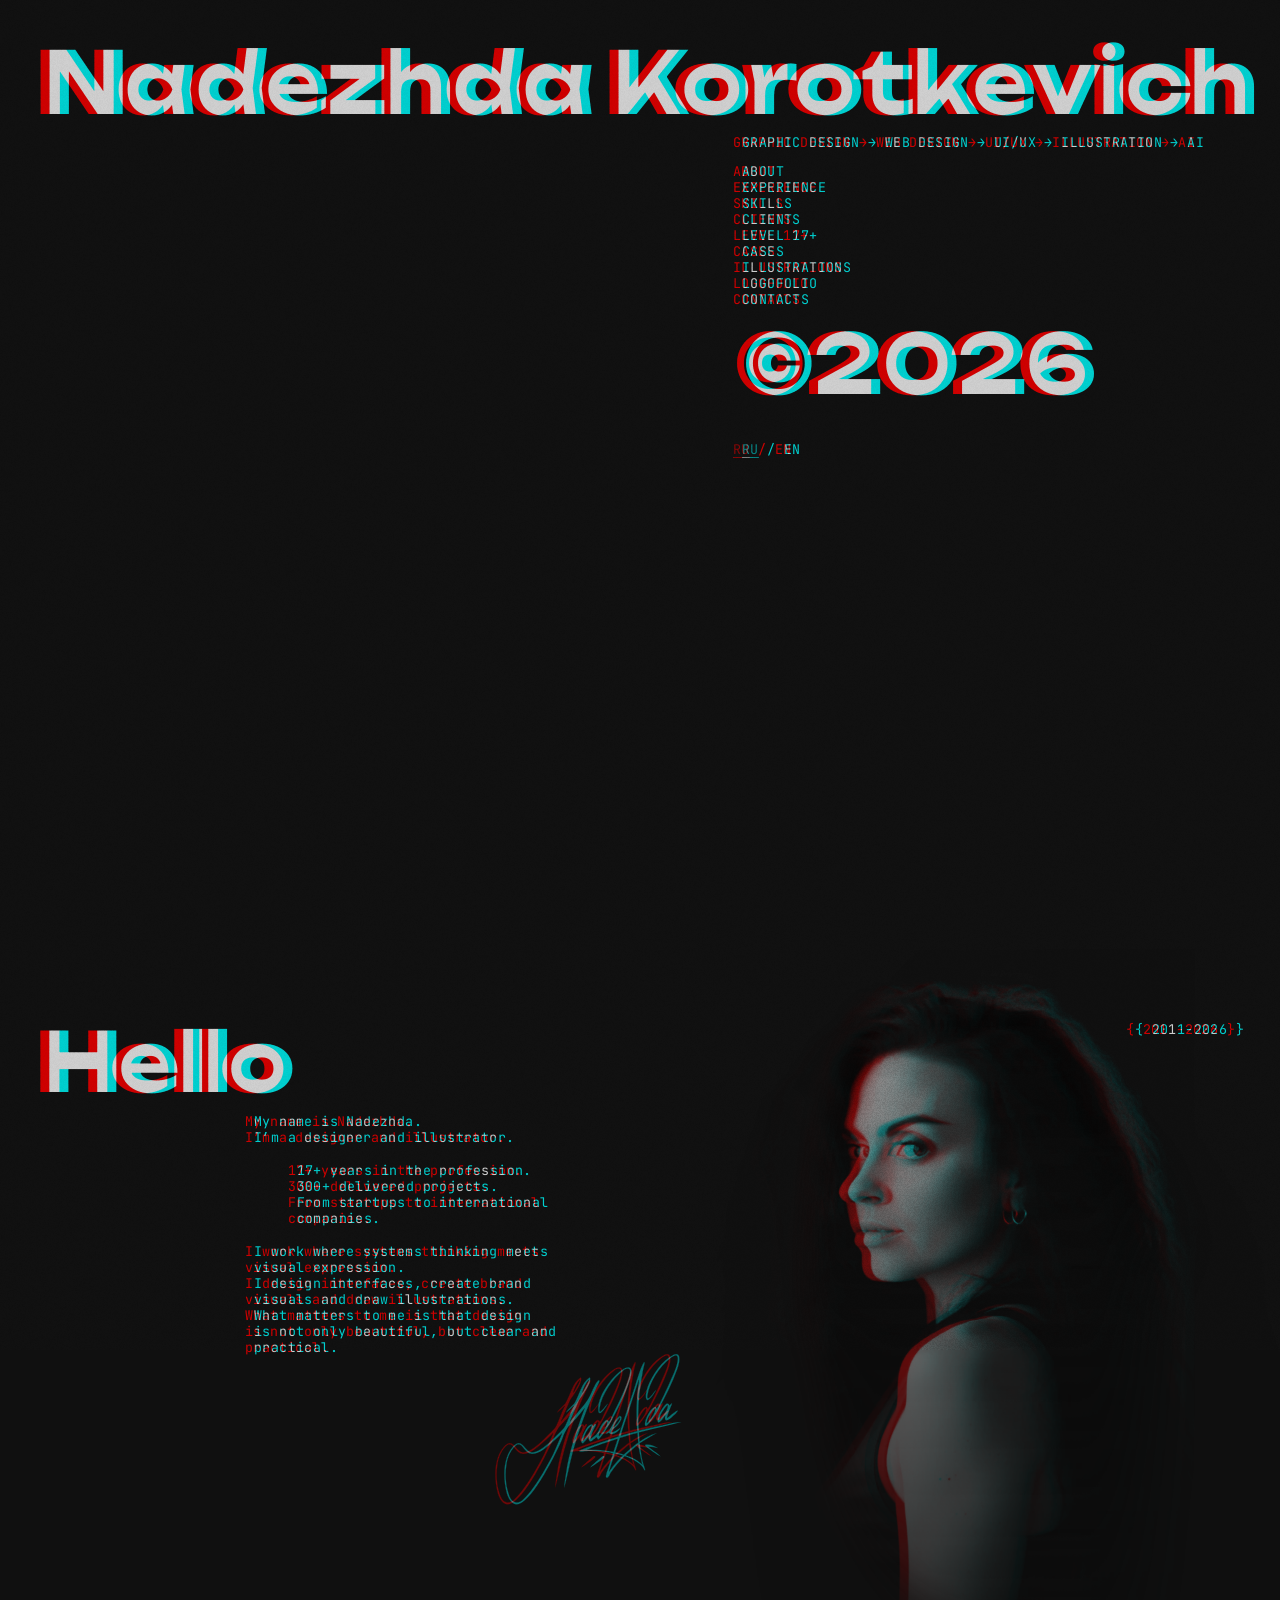
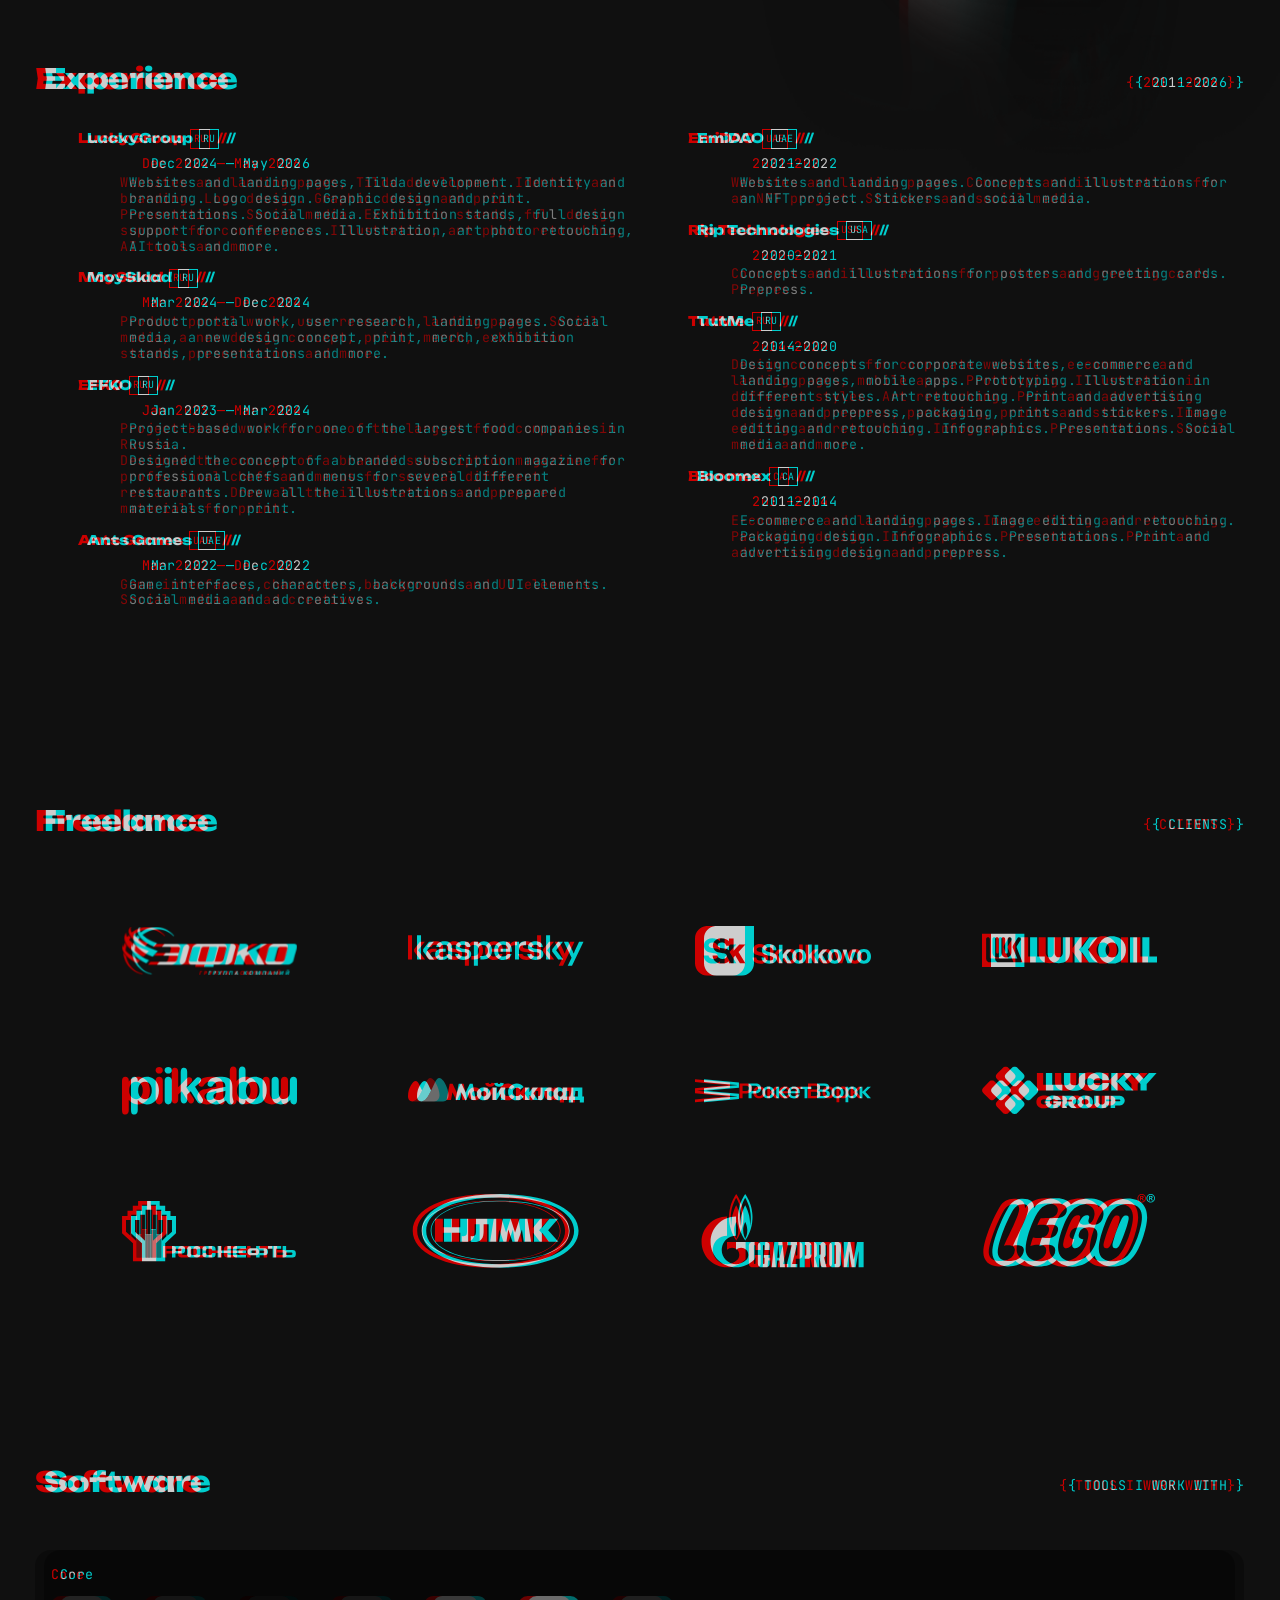
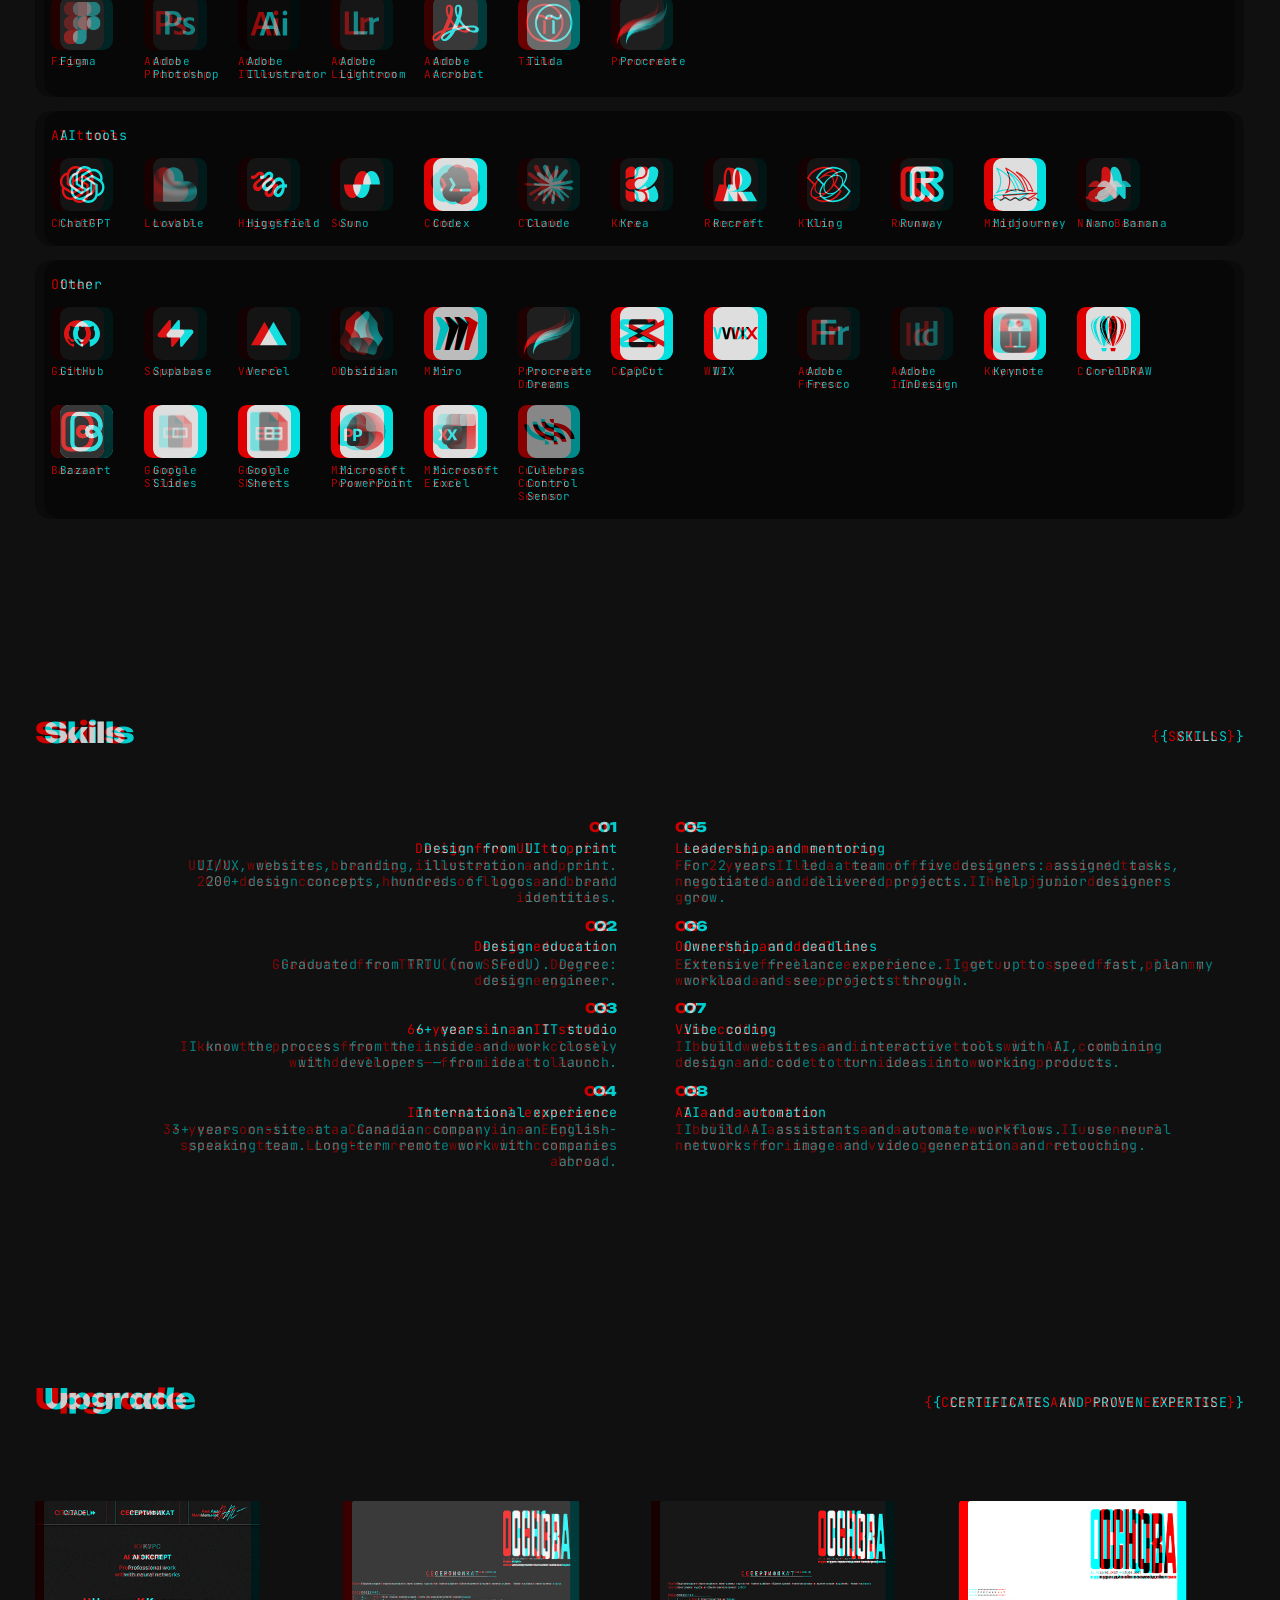
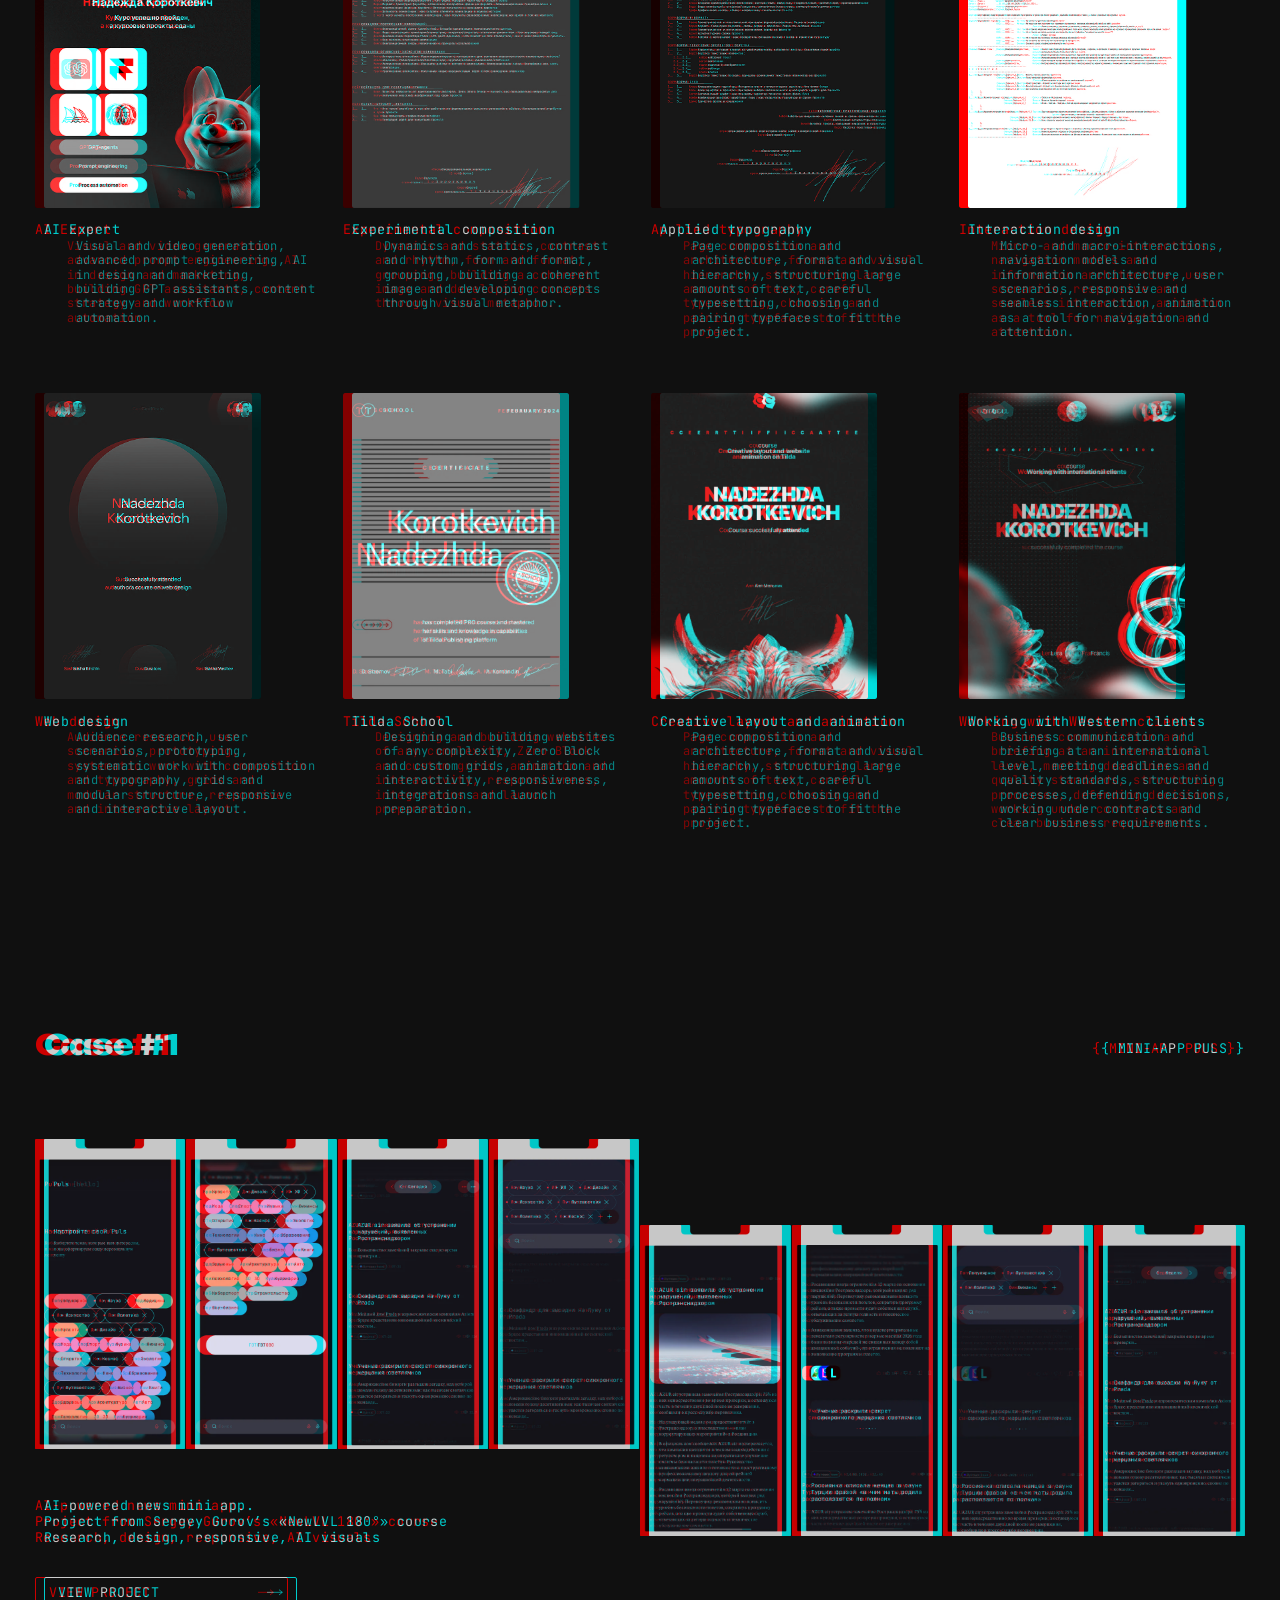
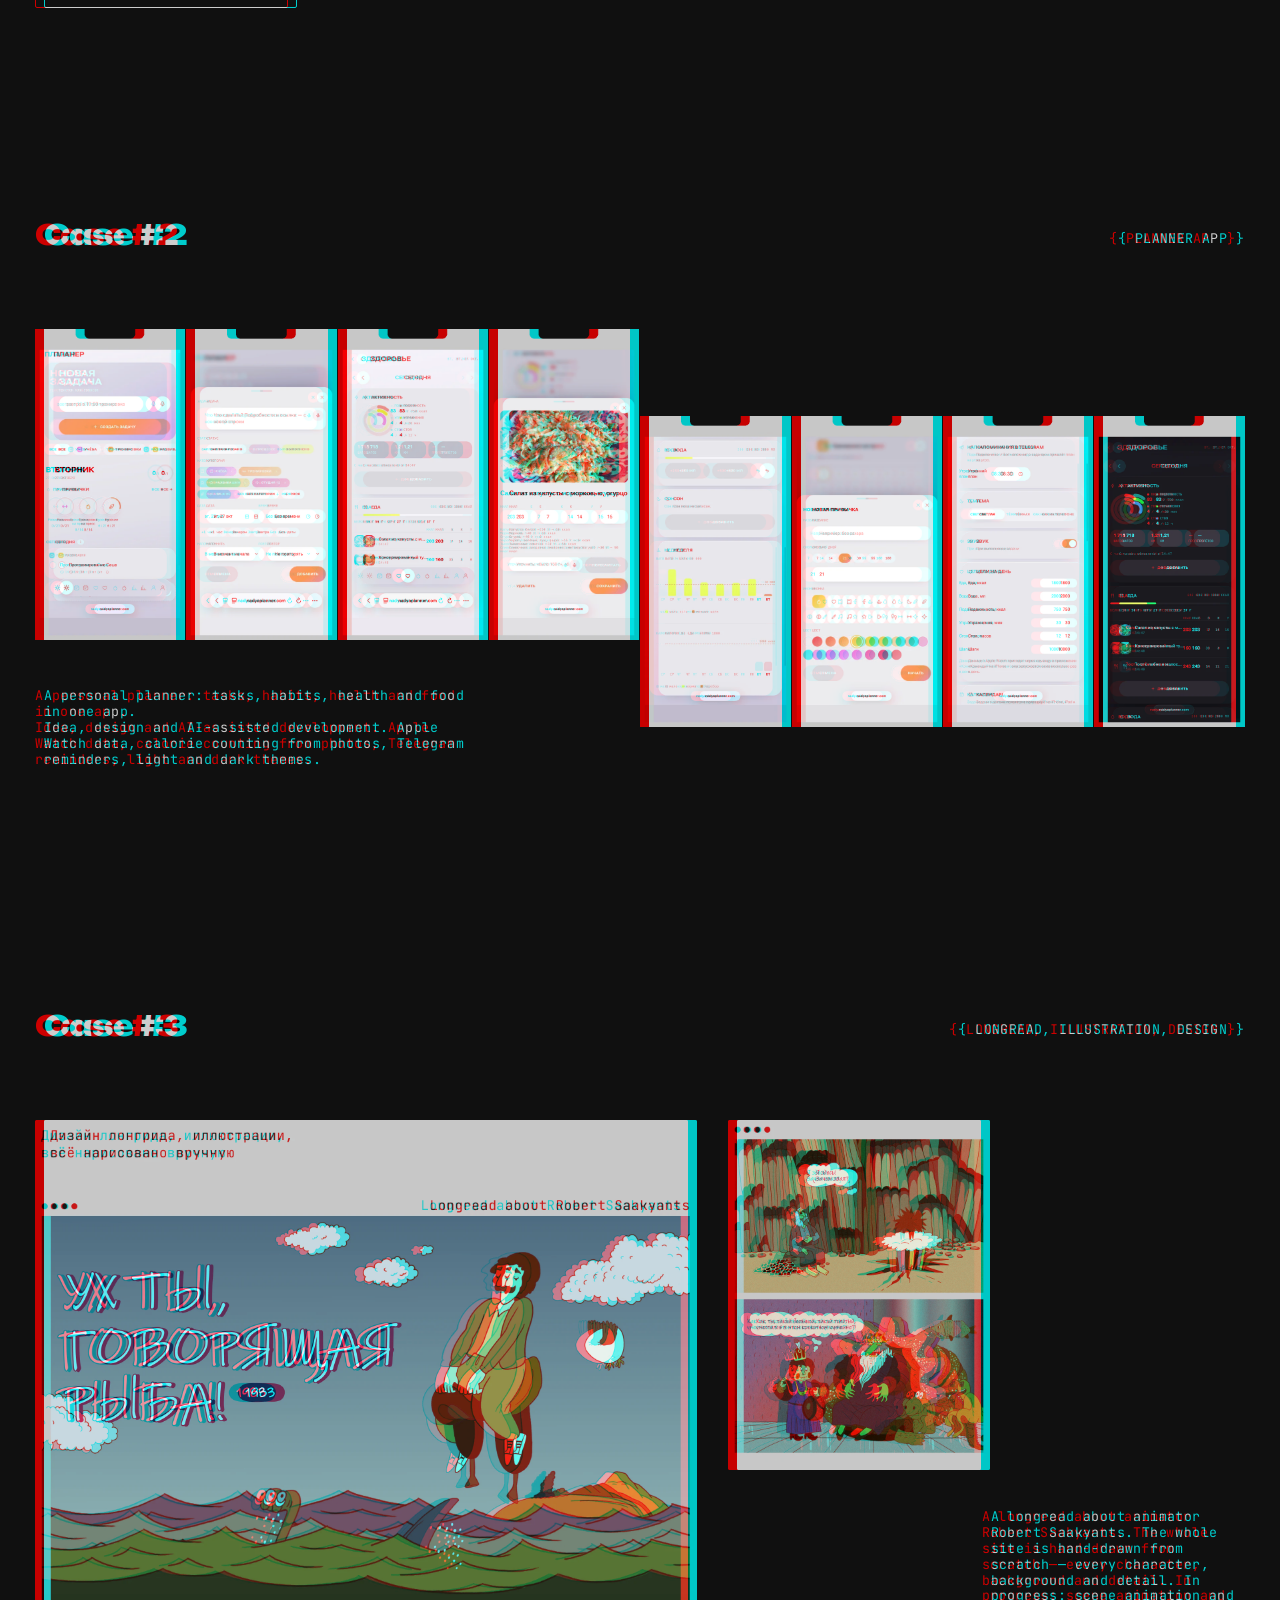
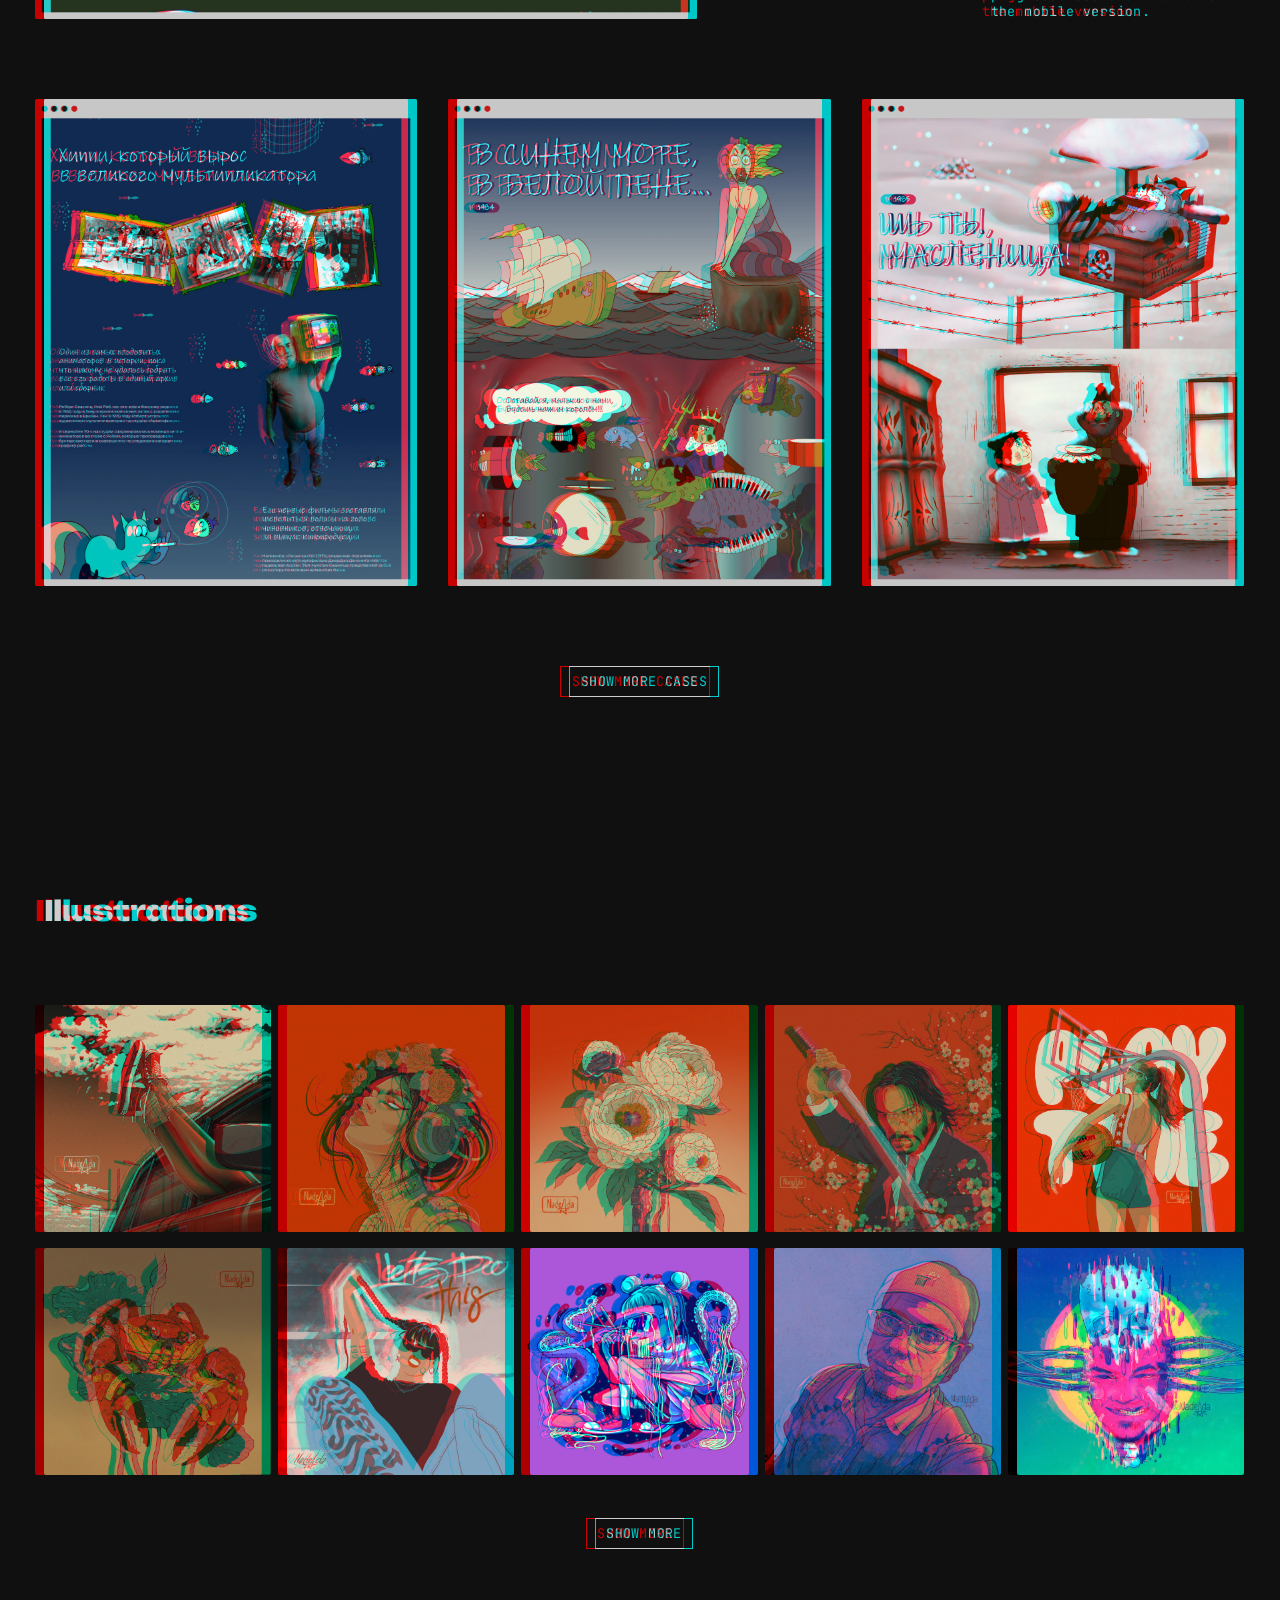
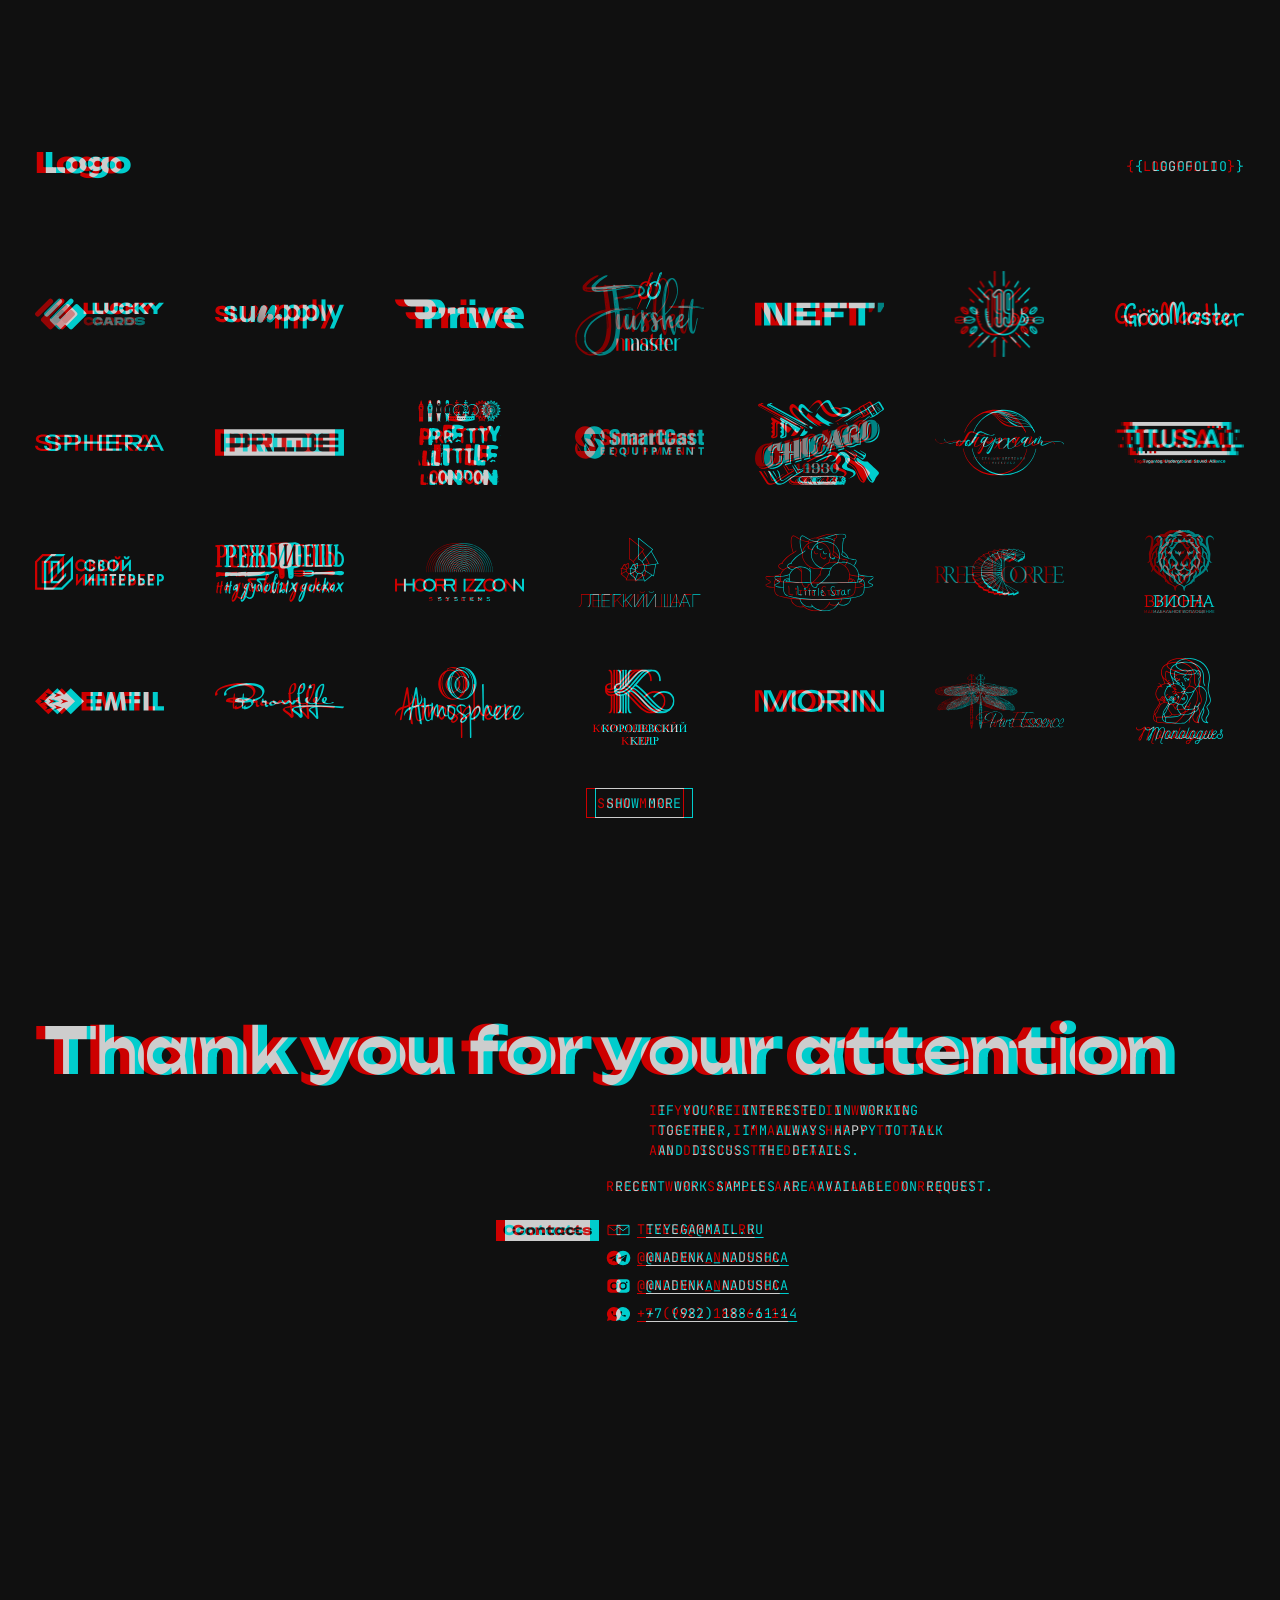
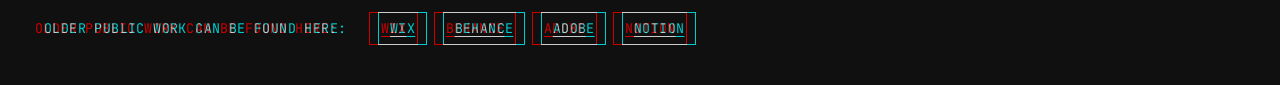
==== commit 16829b80: "Саакянц: новая главная превьюшка «Ух ты, говорящая рыба!» Co-Authored-By: Claude Opus 5.5 <noreply@a" ====
--- a/en/index.html
+++ b/en/index.html
@@ -391,7 +391,7 @@
         <p class="sec__tag overline">{ Longread, illustration, design }</p>
       </div>
       <div class="case__stage">
-        <img class="case__main" src="../assets/cases/case6-main.webp" width="979" height="749" alt="Longread «Robert Saakyants and his fairy-tale worlds»: first screen" loading="lazy">
+        <img class="case__main" src="../assets/cases/case6-main.webp" width="979" height="749" alt="Longread “Robert Saakyants and his fairy-tale worlds”: “Wow, a Talking Fish!”" loading="lazy">
         <div class="case__side">
           <img class="case__collage" src="../assets/cases/case6-collage.webp" width="380" height="525" alt="Longread about Robert Saakyants: hand-drawn scenes" loading="lazy">
           <p class="case__desc">A longread about animator Robert Saakyants. The whole site is hand-drawn from scratch&nbsp;— every character, background and detail. In progress: scene animation and the mobile version.</p>
@@ -543,6 +543,25 @@
     <section class="sec case" id="case-11" aria-labelledby="case11-title">
       <div class="sec__head">
         <h2 class="sec__title" id="case11-title">Case #11</h2>
+        <p class="sec__tag overline">{ Landing page, illustration, animation }</p>
+      </div>
+      <div class="case__stage">
+        <img class="case__main" src="../assets/cases/case14-main.webp" width="979" height="749" alt="Evrostroy: landing hero" loading="lazy">
+        <img class="case__phone" src="../assets/cases/case14-phone.webp" width="300" height="599" alt="Evrostroy: mobile version" loading="lazy">
+        <div class="case__side">
+          <img class="case__collage" src="../assets/cases/case14-collage.webp" width="380" height="525" alt="Evrostroy: isometric illustrations" loading="lazy">
+          <p class="case__desc">Landing page for Evrostroy, a paving tile manufacturer. All isometric illustrations are drawn by me, with animation worked out for every block. Cost calculator, catalogue of shapes and textures, responsive layout.</p>
+        </div>
+      </div>
+      <ul class="case__cards">
+        <li><img src="../assets/cases/case14-card-1.webp" width="560" height="866" alt="Evrostroy: calculator and tile shapes" loading="lazy"></li>
+        <li><img src="../assets/cases/case14-card-2.webp" width="560" height="866" alt="Evrostroy: “Where to start”" loading="lazy"></li>
+        <li><img src="../assets/cases/case14-card-3.webp" width="560" height="866" alt="Evrostroy: shipping and production" loading="lazy"></li>
+      </ul>
+    </section>
+    <section class="sec case" id="case-12" aria-labelledby="case12-title">
+      <div class="sec__head">
+        <h2 class="sec__title" id="case12-title">Case #12</h2>
         <p class="sec__tag overline">{ Logo, landing page, UI/UX, responsive }</p>
       </div>
       <div class="case__stage">
@@ -559,9 +578,9 @@
         <li><img src="../assets/cases/case7-card-3.webp" width="560" height="866" alt="Legkiy Shag: form, Instagram and contacts" loading="lazy"></li>
       </ul>
     </section>
-    <section class="sec case" id="case-12" aria-labelledby="case12-title">
-      <div class="sec__head">
-        <h2 class="sec__title" id="case12-title">Case #12</h2>
+    <section class="sec case" id="case-13" aria-labelledby="case13-title">
+      <div class="sec__head">
+        <h2 class="sec__title" id="case13-title">Case #13</h2>
         <p class="sec__tag overline">{ Corporate website, UI/UX, responsive }</p>
       </div>
       <div class="case__stage">
@@ -576,6 +595,24 @@
         <li><img src="../assets/cases/case12-card-1.webp" width="560" height="866" alt="KIMIMO: technologies page" loading="lazy"></li>
         <li><img src="../assets/cases/case12-card-2.webp" width="560" height="866" alt="KIMIMO: KimiEye product" loading="lazy"></li>
         <li><img src="../assets/cases/case12-card-3.webp" width="560" height="866" alt="KIMIMO: about" loading="lazy"></li>
+      </ul>
+    </section>
+    <section class="sec case case--nophone" id="case-14" aria-labelledby="case14-title">
+      <div class="sec__head">
+        <h2 class="sec__title" id="case14-title">Case #14</h2>
+        <p class="sec__tag overline">{ Multi-page website, UI/UX }</p>
+      </div>
+      <div class="case__stage">
+        <img class="case__main" src="../assets/cases/case13-main.webp" width="979" height="749" alt="Neyrum: home page" loading="lazy">
+        <div class="case__side">
+          <img class="case__collage" src="../assets/cases/case13-collage.webp" width="380" height="525" alt="Neyrum: course cards and 21st-century skills" loading="lazy">
+          <p class="case__desc">Website for Neyrum, a chain of child development centres. Home page, about, team, courses and trainings, child diagnostics and testing, contacts.</p>
+        </div>
+      </div>
+      <ul class="case__cards">
+        <li><img src="../assets/cases/case13-card-1.webp" width="560" height="866" alt="Neyrum: 21st-century skills and courses" loading="lazy"></li>
+        <li><img src="../assets/cases/case13-card-2.webp" width="560" height="866" alt="Neyrum: courses and trainings" loading="lazy"></li>
+        <li><img src="../assets/cases/case13-card-3.webp" width="560" height="866" alt="Neyrum: child diagnostics and testing" loading="lazy"></li>
       </ul>
     </section>
   </div>
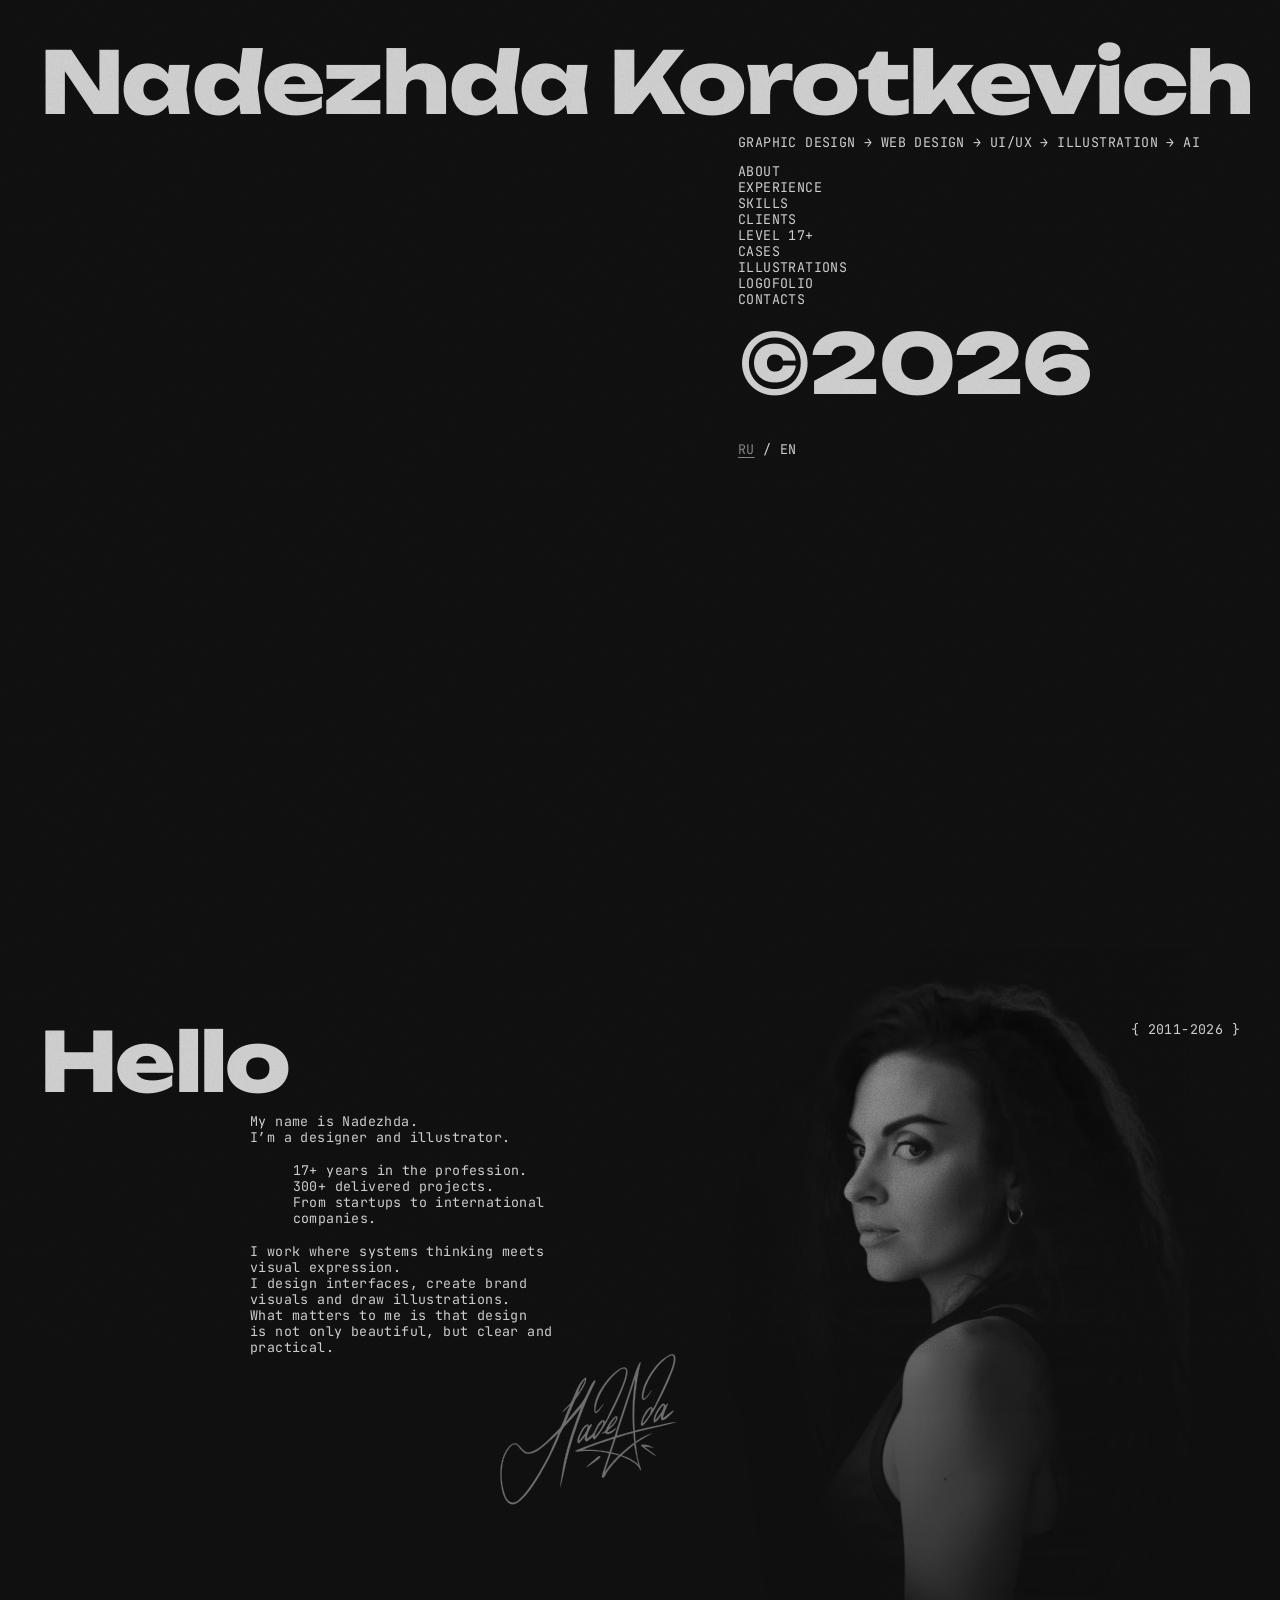
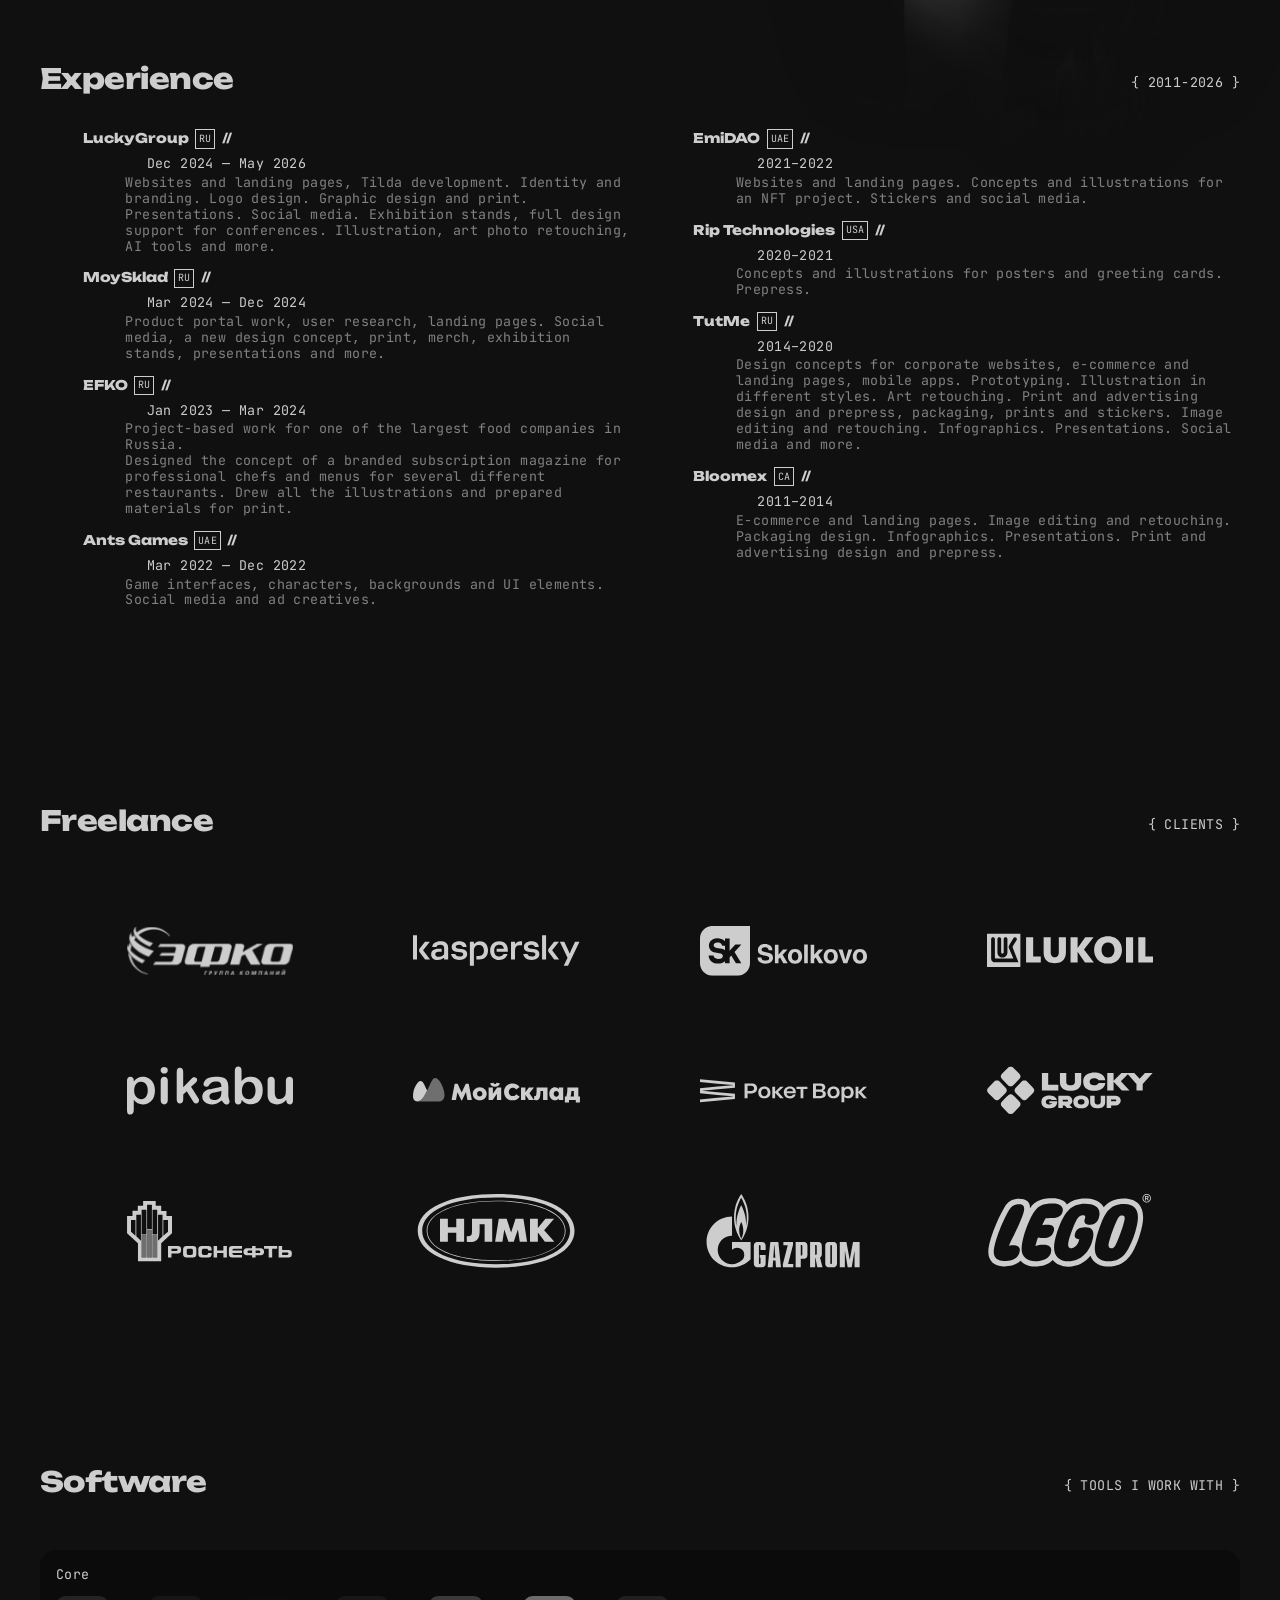
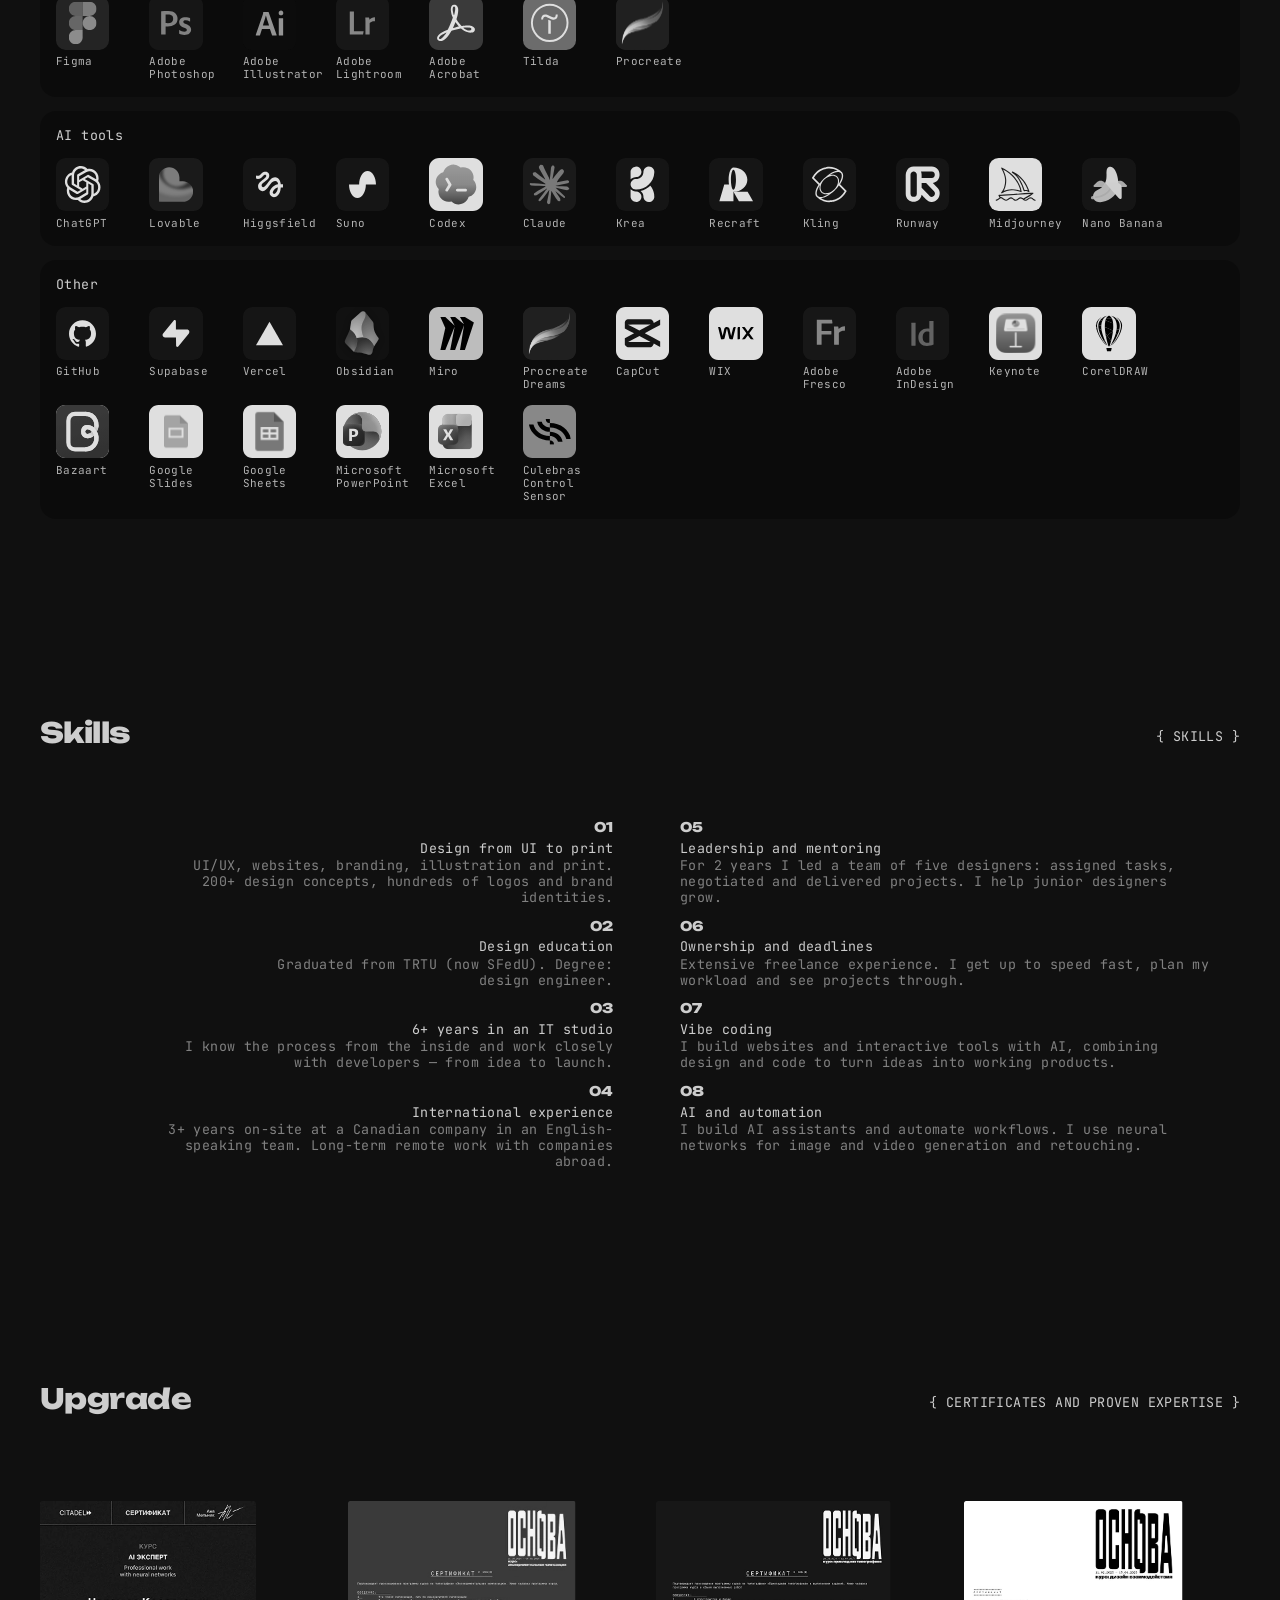
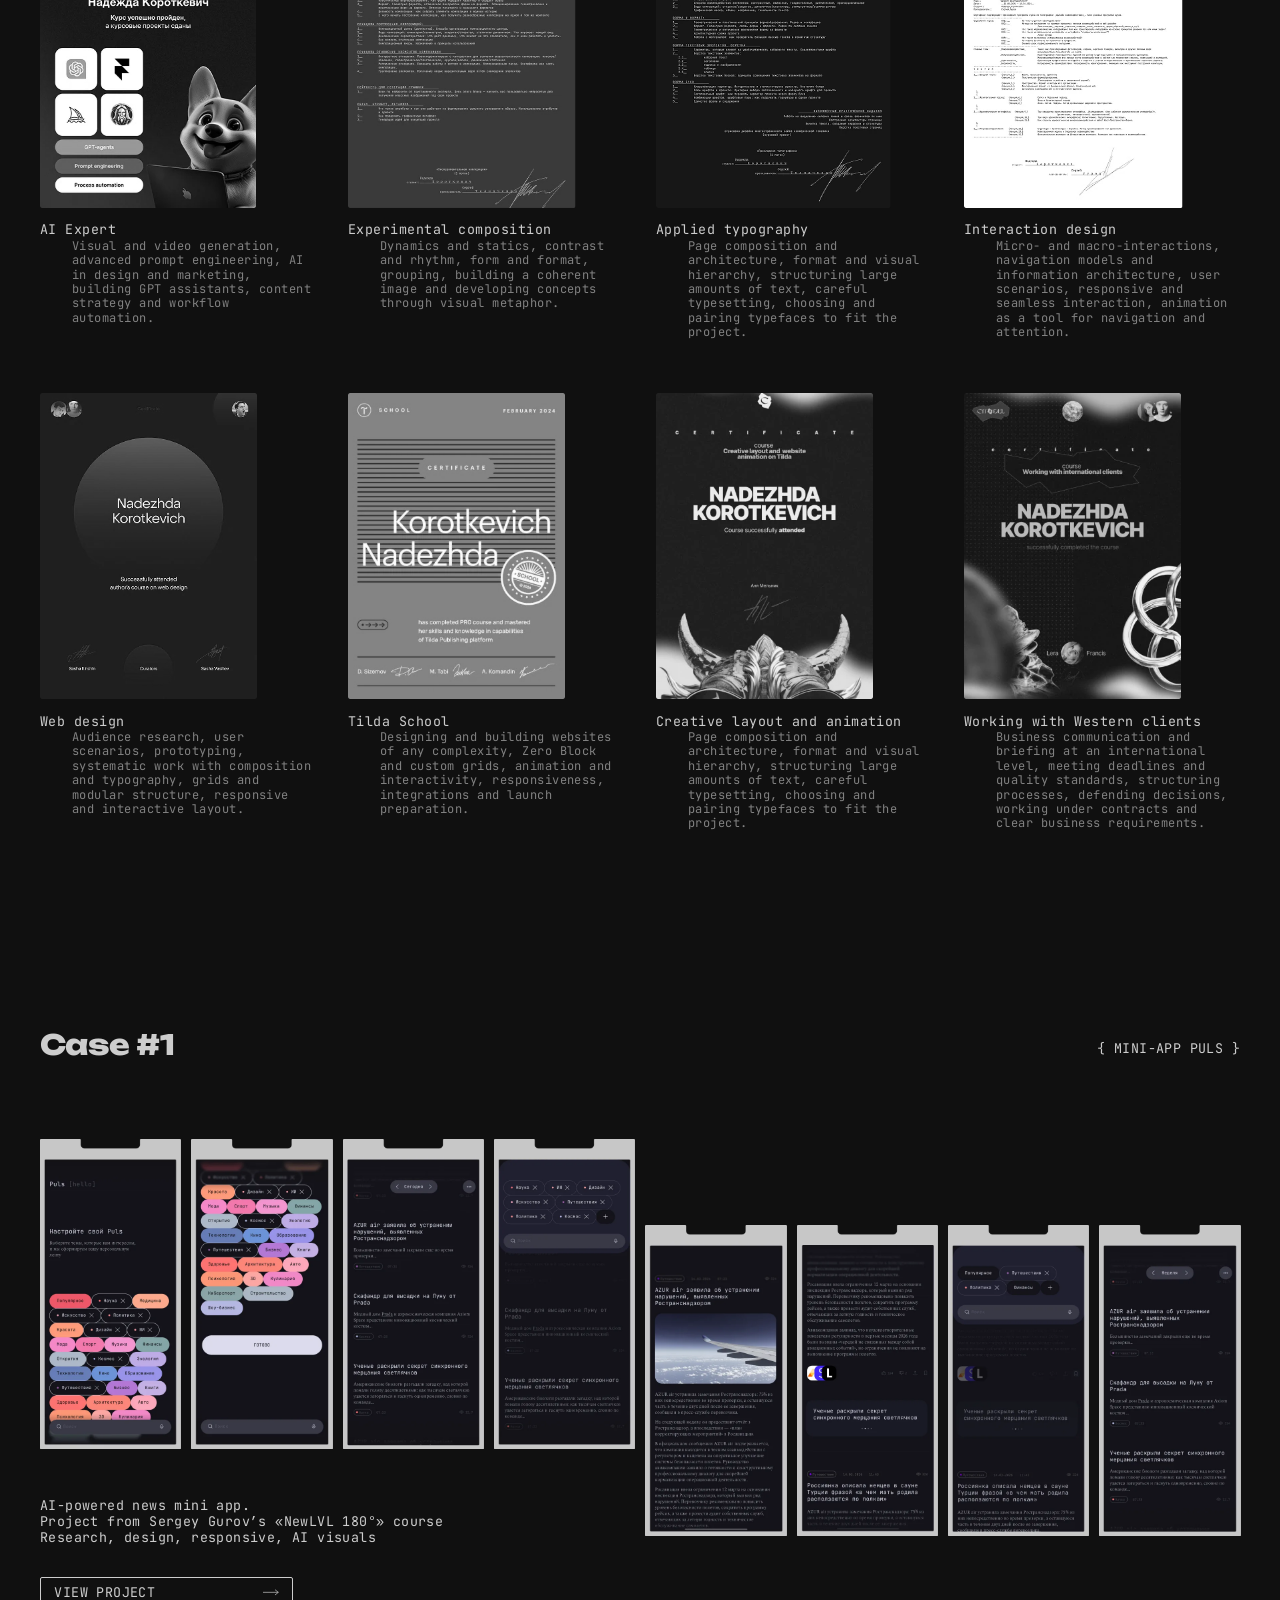
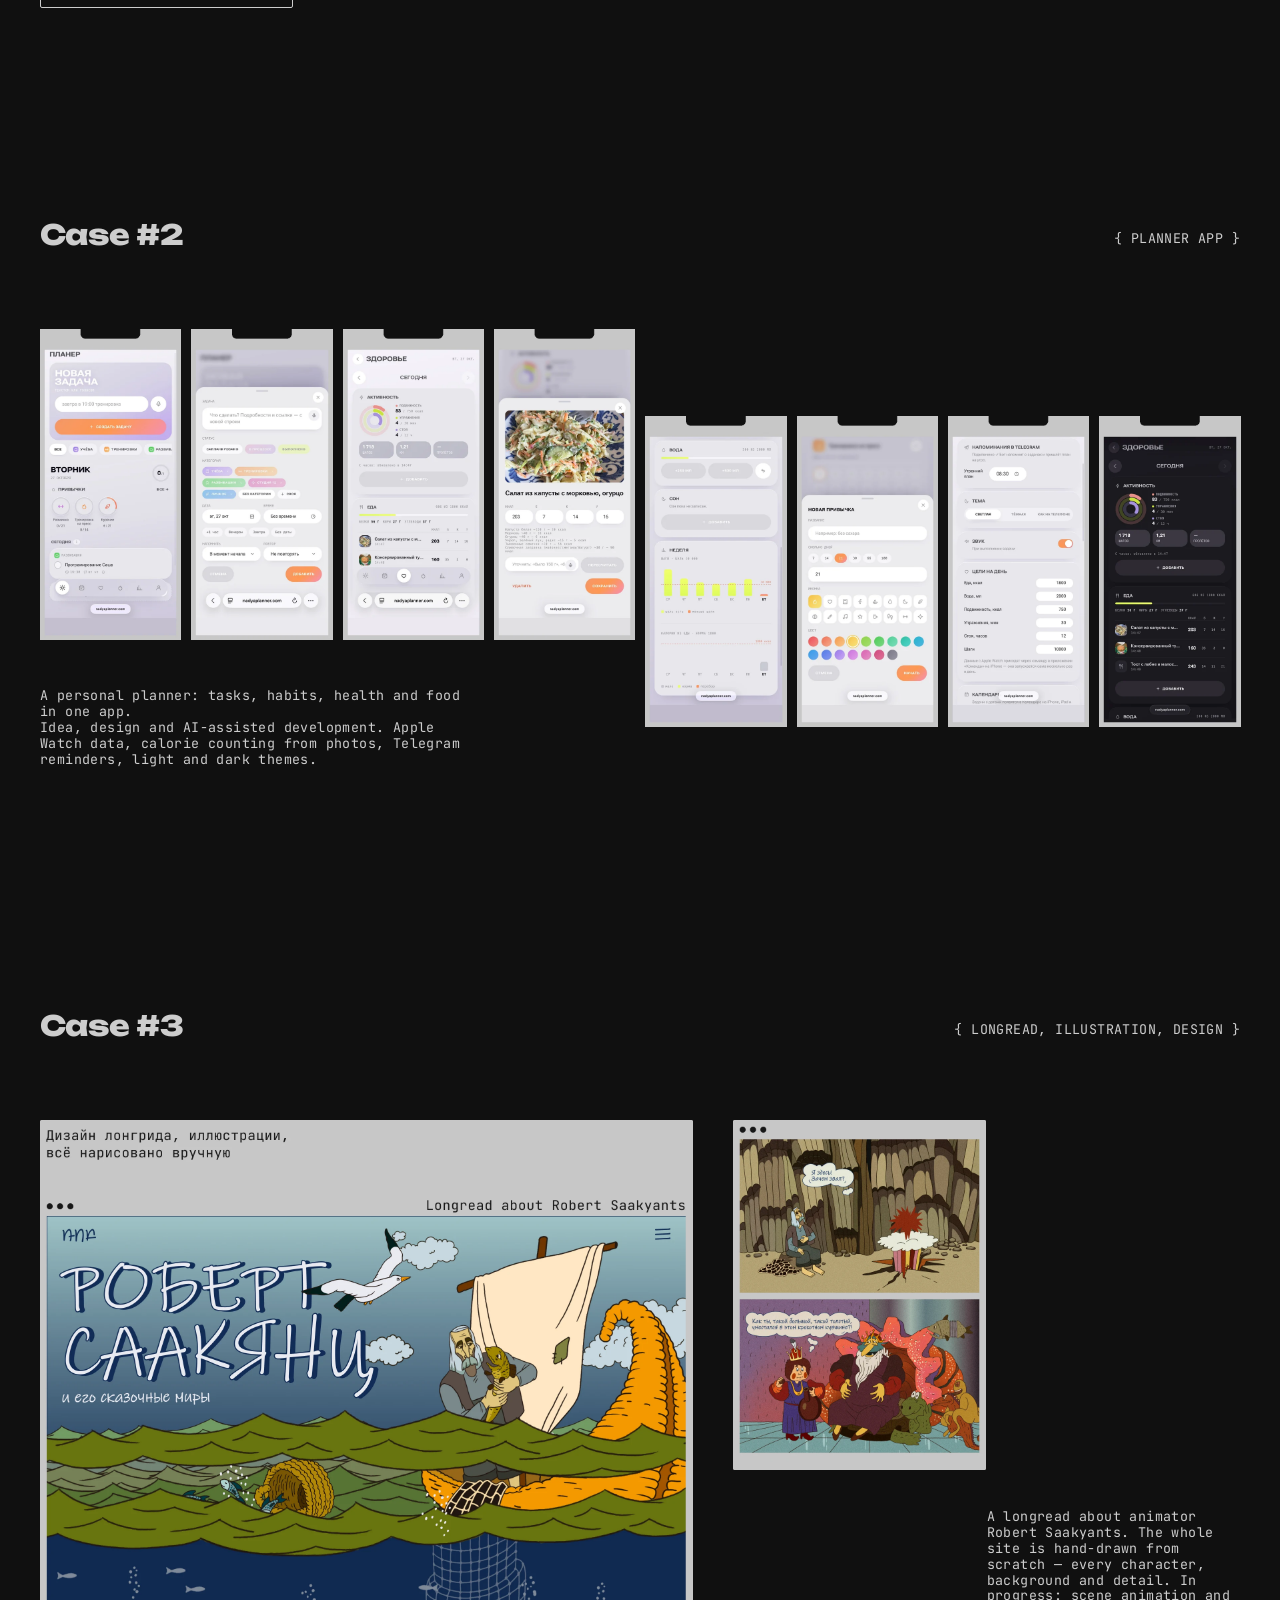
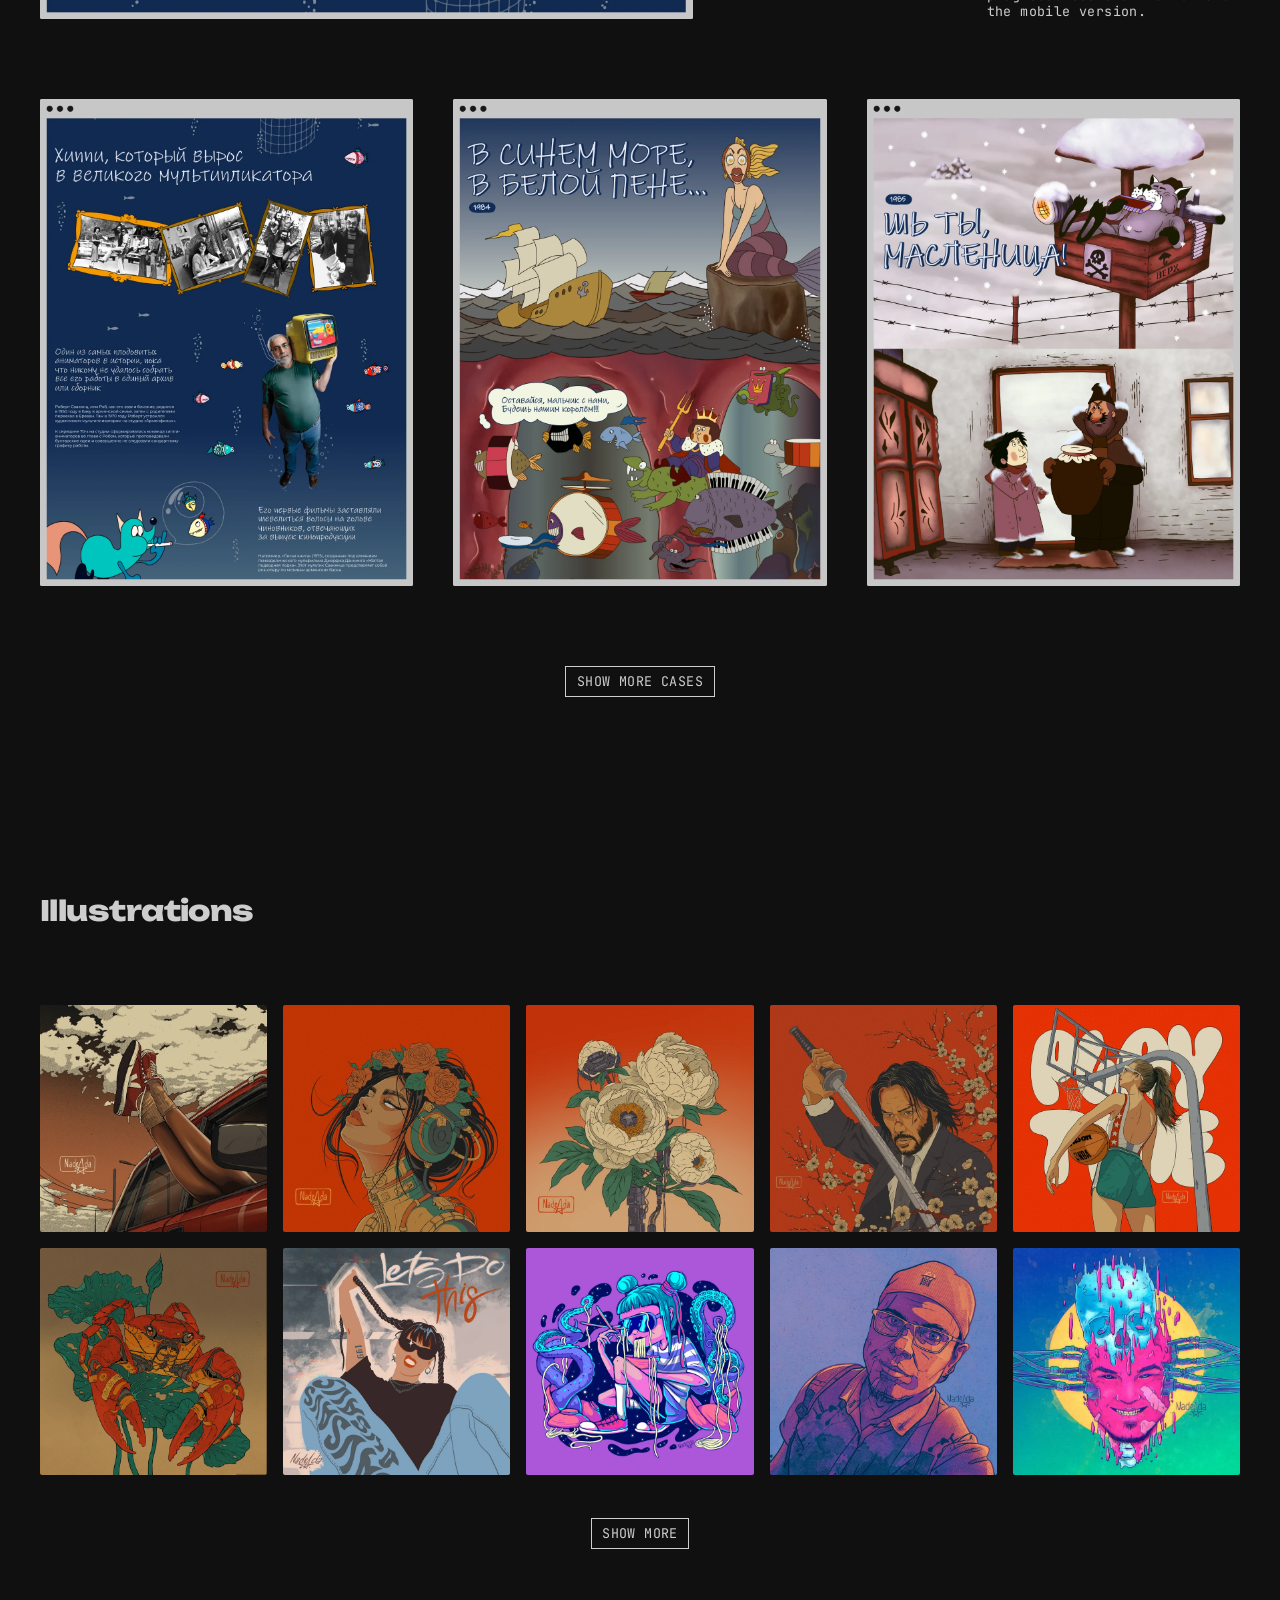
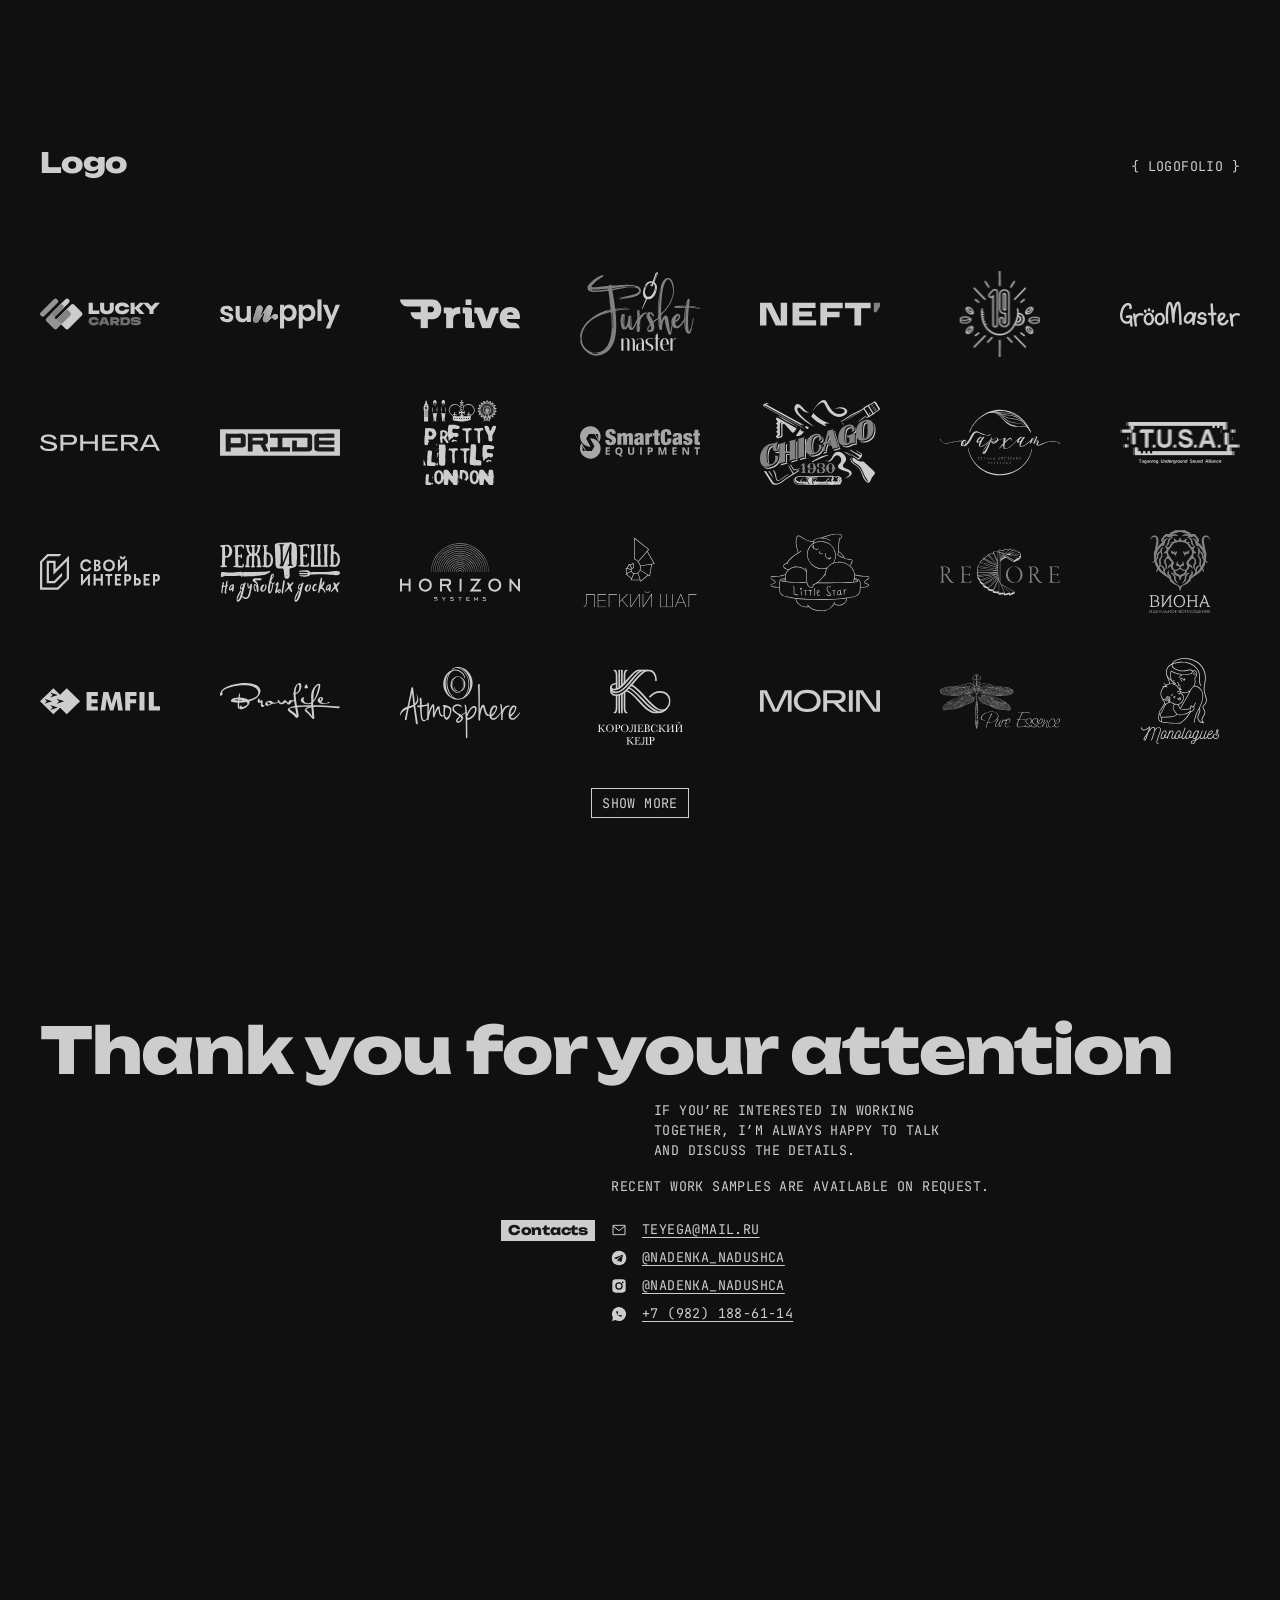
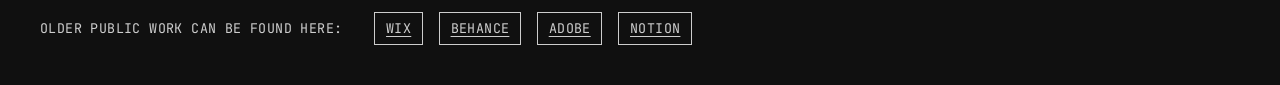
==== commit b8a98819: "Саакянц: главный экран с поправленной волной из Figma Co-Authored-By: Claude Opus 5.5 <noreply@anthr" ====
--- a/en/index.html
+++ b/en/index.html
@@ -391,7 +391,7 @@
         <p class="sec__tag overline">{ Longread, illustration, design }</p>
       </div>
       <div class="case__stage">
-        <img class="case__main" src="../assets/cases/case6-main.webp" width="979" height="749" alt="Longread “Robert Saakyants and his fairy-tale worlds”: “Wow, a Talking Fish!”" loading="lazy">
+        <img class="case__main" src="../assets/cases/case6-main.webp" width="979" height="749" alt="Longread «Robert Saakyants and his fairy-tale worlds»: first screen" loading="lazy">
         <div class="case__side">
           <img class="case__collage" src="../assets/cases/case6-collage.webp" width="380" height="525" alt="Longread about Robert Saakyants: hand-drawn scenes" loading="lazy">
           <p class="case__desc">A longread about animator Robert Saakyants. The whole site is hand-drawn from scratch&nbsp;— every character, background and detail. In progress: scene animation and the mobile version.</p>
